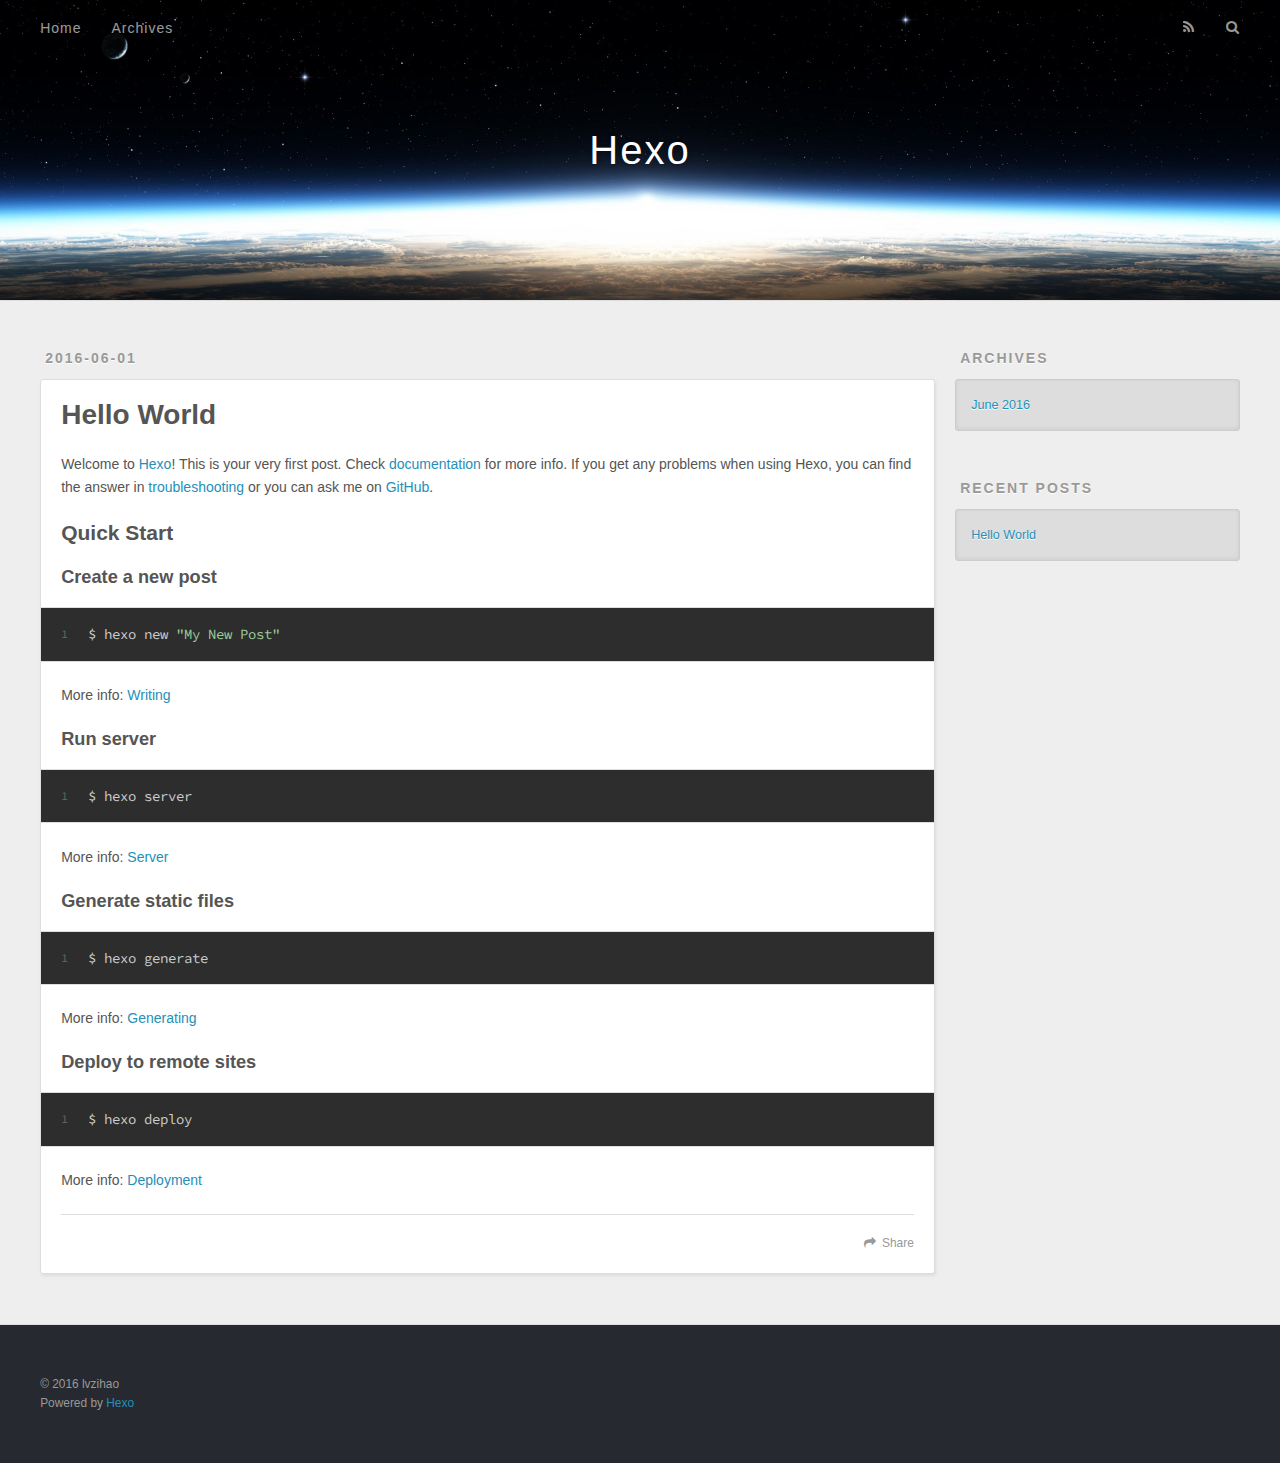
==== index.html @ 4b4ba052 "Site updated: 2016-06-01 18:39:13" ====
<!DOCTYPE html>
<html>
<head>
  <meta charset="utf-8">
  
  <title>Hexo</title>
  <meta name="viewport" content="width=device-width, initial-scale=1, maximum-scale=1">
  <meta name="description">
<meta property="og:type" content="website">
<meta property="og:title" content="Hexo">
<meta property="og:url" content="http://yoursite.com/index.html">
<meta property="og:site_name" content="Hexo">
<meta property="og:description">
<meta name="twitter:card" content="summary">
<meta name="twitter:title" content="Hexo">
<meta name="twitter:description">
  
    <link rel="alternate" href="/atom.xml" title="Hexo" type="application/atom+xml">
  
  
    <link rel="icon" href="/favicon.png">
  
  
    <link href="//fonts.googleapis.com/css?family=Source+Code+Pro" rel="stylesheet" type="text/css">
  
  <link rel="stylesheet" href="/css/style.css">
  

</head>

<body>
  <div id="container">
    <div id="wrap">
      <header id="header">
  <div id="banner"></div>
  <div id="header-outer" class="outer">
    <div id="header-title" class="inner">
      <h1 id="logo-wrap">
        <a href="/" id="logo">Hexo</a>
      </h1>
      
    </div>
    <div id="header-inner" class="inner">
      <nav id="main-nav">
        <a id="main-nav-toggle" class="nav-icon"></a>
        
          <a class="main-nav-link" href="/">Home</a>
        
          <a class="main-nav-link" href="/archives">Archives</a>
        
      </nav>
      <nav id="sub-nav">
        
          <a id="nav-rss-link" class="nav-icon" href="/atom.xml" title="RSS Feed"></a>
        
        <a id="nav-search-btn" class="nav-icon" title="Search"></a>
      </nav>
      <div id="search-form-wrap">
        <form action="//google.com/search" method="get" accept-charset="UTF-8" class="search-form"><input type="search" name="q" results="0" class="search-form-input" placeholder="Search"><button type="submit" class="search-form-submit">&#xF002;</button><input type="hidden" name="sitesearch" value="http://yoursite.com"></form>
      </div>
    </div>
  </div>
</header>
      <div class="outer">
        <section id="main">
  
    <article id="post-hello-world" class="article article-type-post" itemscope itemprop="blogPost">
  <div class="article-meta">
    <a href="/2016/06/01/hello-world/" class="article-date">
  <time datetime="2016-06-01T08:57:51.765Z" itemprop="datePublished">2016-06-01</time>
</a>
    
  </div>
  <div class="article-inner">
    
    
      <header class="article-header">
        
  
    <h1 itemprop="name">
      <a class="article-title" href="/2016/06/01/hello-world/">Hello World</a>
    </h1>
  

      </header>
    
    <div class="article-entry" itemprop="articleBody">
      
        <p>Welcome to <a href="https://hexo.io/" target="_blank" rel="external">Hexo</a>! This is your very first post. Check <a href="https://hexo.io/docs/" target="_blank" rel="external">documentation</a> for more info. If you get any problems when using Hexo, you can find the answer in <a href="https://hexo.io/docs/troubleshooting.html" target="_blank" rel="external">troubleshooting</a> or you can ask me on <a href="https://github.com/hexojs/hexo/issues" target="_blank" rel="external">GitHub</a>.</p>
<h2 id="Quick-Start"><a href="#Quick-Start" class="headerlink" title="Quick Start"></a>Quick Start</h2><h3 id="Create-a-new-post"><a href="#Create-a-new-post" class="headerlink" title="Create a new post"></a>Create a new post</h3><figure class="highlight bash"><table><tr><td class="gutter"><pre><span class="line">1</span><br></pre></td><td class="code"><pre><span class="line">$ hexo new <span class="string">"My New Post"</span></span><br></pre></td></tr></table></figure>
<p>More info: <a href="https://hexo.io/docs/writing.html" target="_blank" rel="external">Writing</a></p>
<h3 id="Run-server"><a href="#Run-server" class="headerlink" title="Run server"></a>Run server</h3><figure class="highlight bash"><table><tr><td class="gutter"><pre><span class="line">1</span><br></pre></td><td class="code"><pre><span class="line">$ hexo server</span><br></pre></td></tr></table></figure>
<p>More info: <a href="https://hexo.io/docs/server.html" target="_blank" rel="external">Server</a></p>
<h3 id="Generate-static-files"><a href="#Generate-static-files" class="headerlink" title="Generate static files"></a>Generate static files</h3><figure class="highlight bash"><table><tr><td class="gutter"><pre><span class="line">1</span><br></pre></td><td class="code"><pre><span class="line">$ hexo generate</span><br></pre></td></tr></table></figure>
<p>More info: <a href="https://hexo.io/docs/generating.html" target="_blank" rel="external">Generating</a></p>
<h3 id="Deploy-to-remote-sites"><a href="#Deploy-to-remote-sites" class="headerlink" title="Deploy to remote sites"></a>Deploy to remote sites</h3><figure class="highlight bash"><table><tr><td class="gutter"><pre><span class="line">1</span><br></pre></td><td class="code"><pre><span class="line">$ hexo deploy</span><br></pre></td></tr></table></figure>
<p>More info: <a href="https://hexo.io/docs/deployment.html" target="_blank" rel="external">Deployment</a></p>

      
    </div>
    <footer class="article-footer">
      <a data-url="http://yoursite.com/2016/06/01/hello-world/" data-id="ciowq83vu0000lcmgzkgbjro8" class="article-share-link">Share</a>
      
      
    </footer>
  </div>
  
</article>


  

</section>
        
          <aside id="sidebar">
  
    

  
    

  
    
  
    
  <div class="widget-wrap">
    <h3 class="widget-title">Archives</h3>
    <div class="widget">
      <ul class="archive-list"><li class="archive-list-item"><a class="archive-list-link" href="/archives/2016/06/">June 2016</a></li></ul>
    </div>
  </div>


  
    
  <div class="widget-wrap">
    <h3 class="widget-title">Recent Posts</h3>
    <div class="widget">
      <ul>
        
          <li>
            <a href="/2016/06/01/hello-world/">Hello World</a>
          </li>
        
      </ul>
    </div>
  </div>

  
</aside>
        
      </div>
      <footer id="footer">
  
  <div class="outer">
    <div id="footer-info" class="inner">
      &copy; 2016 lvzihao<br>
      Powered by <a href="http://hexo.io/" target="_blank">Hexo</a>
    </div>
  </div>
</footer>
    </div>
    <nav id="mobile-nav">
  
    <a href="/" class="mobile-nav-link">Home</a>
  
    <a href="/archives" class="mobile-nav-link">Archives</a>
  
</nav>
    

<script src="//ajax.googleapis.com/ajax/libs/jquery/2.0.3/jquery.min.js"></script>


  <link rel="stylesheet" href="/fancybox/jquery.fancybox.css">
  <script src="/fancybox/jquery.fancybox.pack.js"></script>


<script src="/js/script.js"></script>

  </div>
</body>
</html>
---- css/style.css ----
body {
  width: 100%;
}
body:before,
body:after {
  content: "";
  display: table;
}
body:after {
  clear: both;
}
html,
body,
div,
span,
applet,
object,
iframe,
h1,
h2,
h3,
h4,
h5,
h6,
p,
blockquote,
pre,
a,
abbr,
acronym,
address,
big,
cite,
code,
del,
dfn,
em,
img,
ins,
kbd,
q,
s,
samp,
small,
strike,
strong,
sub,
sup,
tt,
var,
dl,
dt,
dd,
ol,
ul,
li,
fieldset,
form,
label,
legend,
table,
caption,
tbody,
tfoot,
thead,
tr,
th,
td {
  margin: 0;
  padding: 0;
  border: 0;
  outline: 0;
  font-weight: inherit;
  font-style: inherit;
  font-family: inherit;
  font-size: 100%;
  vertical-align: baseline;
}
body {
  line-height: 1;
  color: #000;
  background: #fff;
}
ol,
ul {
  list-style: none;
}
table {
  border-collapse: separate;
  border-spacing: 0;
  vertical-align: middle;
}
caption,
th,
td {
  text-align: left;
  font-weight: normal;
  vertical-align: middle;
}
a img {
  border: none;
}
input,
button {
  margin: 0;
  padding: 0;
}
input::-moz-focus-inner,
button::-moz-focus-inner {
  border: 0;
  padding: 0;
}
@font-face {
  font-family: FontAwesome;
  font-style: normal;
  font-weight: normal;
  src: url("fonts/fontawesome-webfont.eot?v=#4.0.3");
  src: url("fonts/fontawesome-webfont.eot?#iefix&v=#4.0.3") format("embedded-opentype"), url("fonts/fontawesome-webfont.woff?v=#4.0.3") format("woff"), url("fonts/fontawesome-webfont.ttf?v=#4.0.3") format("truetype"), url("fonts/fontawesome-webfont.svg#fontawesomeregular?v=#4.0.3") format("svg");
}
html,
body,
#container {
  height: 100%;
}
body {
  background: #eee;
  font: 14px "Helvetica Neue", Helvetica, Arial, sans-serif;
  -webkit-text-size-adjust: 100%;
}
.outer {
  max-width: 1220px;
  margin: 0 auto;
  padding: 0 20px;
}
.outer:before,
.outer:after {
  content: "";
  display: table;
}
.outer:after {
  clear: both;
}
.inner {
  display: inline;
  float: left;
  width: 98.33333333333333%;
  margin: 0 0.833333333333333%;
}
.left,
.alignleft {
  float: left;
}
.right,
.alignright {
  float: right;
}
.clear {
  clear: both;
}
#container {
  position: relative;
}
.mobile-nav-on {
  overflow: hidden;
}
#wrap {
  height: 100%;
  width: 100%;
  position: absolute;
  top: 0;
  left: 0;
  -webkit-transition: 0.2s ease-out;
  -moz-transition: 0.2s ease-out;
  -ms-transition: 0.2s ease-out;
  transition: 0.2s ease-out;
  z-index: 1;
  background: #eee;
}
.mobile-nav-on #wrap {
  left: 280px;
}
@media screen and (min-width: 768px) {
  #main {
    display: inline;
    float: left;
    width: 73.33333333333333%;
    margin: 0 0.833333333333333%;
  }
}
.article-date,
.article-category-link,
.archive-year,
.widget-title {
  text-decoration: none;
  text-transform: uppercase;
  letter-spacing: 2px;
  color: #999;
  margin-bottom: 1em;
  margin-left: 5px;
  line-height: 1em;
  text-shadow: 0 1px #fff;
  font-weight: bold;
}
.article-inner,
.archive-article-inner {
  background: #fff;
  -webkit-box-shadow: 1px 2px 3px #ddd;
  box-shadow: 1px 2px 3px #ddd;
  border: 1px solid #ddd;
  -webkit-border-radius: 3px;
  border-radius: 3px;
}
.article-entry h1,
.widget h1 {
  font-size: 2em;
}
.article-entry h2,
.widget h2 {
  font-size: 1.5em;
}
.article-entry h3,
.widget h3 {
  font-size: 1.3em;
}
.article-entry h4,
.widget h4 {
  font-size: 1.2em;
}
.article-entry h5,
.widget h5 {
  font-size: 1em;
}
.article-entry h6,
.widget h6 {
  font-size: 1em;
  color: #999;
}
.article-entry hr,
.widget hr {
  border: 1px dashed #ddd;
}
.article-entry strong,
.widget strong {
  font-weight: bold;
}
.article-entry em,
.widget em,
.article-entry cite,
.widget cite {
  font-style: italic;
}
.article-entry sup,
.widget sup,
.article-entry sub,
.widget sub {
  font-size: 0.75em;
  line-height: 0;
  position: relative;
  vertical-align: baseline;
}
.article-entry sup,
.widget sup {
  top: -0.5em;
}
.article-entry sub,
.widget sub {
  bottom: -0.2em;
}
.article-entry small,
.widget small {
  font-size: 0.85em;
}
.article-entry acronym,
.widget acronym,
.article-entry abbr,
.widget abbr {
  border-bottom: 1px dotted;
}
.article-entry ul,
.widget ul,
.article-entry ol,
.widget ol,
.article-entry dl,
.widget dl {
  margin: 0 20px;
  line-height: 1.6em;
}
.article-entry ul ul,
.widget ul ul,
.article-entry ol ul,
.widget ol ul,
.article-entry ul ol,
.widget ul ol,
.article-entry ol ol,
.widget ol ol {
  margin-top: 0;
  margin-bottom: 0;
}
.article-entry ul,
.widget ul {
  list-style: disc;
}
.article-entry ol,
.widget ol {
  list-style: decimal;
}
.article-entry dt,
.widget dt {
  font-weight: bold;
}
#header {
  height: 300px;
  position: relative;
  border-bottom: 1px solid #ddd;
}
#header:before,
#header:after {
  content: "";
  position: absolute;
  left: 0;
  right: 0;
  height: 40px;
}
#header:before {
  top: 0;
  background: -webkit-linear-gradient(rgba(0,0,0,0.2), transparent);
  background: -moz-linear-gradient(rgba(0,0,0,0.2), transparent);
  background: -ms-linear-gradient(rgba(0,0,0,0.2), transparent);
  background: linear-gradient(rgba(0,0,0,0.2), transparent);
}
#header:after {
  bottom: 0;
  background: -webkit-linear-gradient(transparent, rgba(0,0,0,0.2));
  background: -moz-linear-gradient(transparent, rgba(0,0,0,0.2));
  background: -ms-linear-gradient(transparent, rgba(0,0,0,0.2));
  background: linear-gradient(transparent, rgba(0,0,0,0.2));
}
#header-outer {
  height: 100%;
  position: relative;
}
#header-inner {
  position: relative;
  overflow: hidden;
}
#banner {
  position: absolute;
  top: 0;
  left: 0;
  width: 100%;
  height: 100%;
  background: url("images/banner.jpg") center #000;
  -webkit-background-size: cover;
  -moz-background-size: cover;
  background-size: cover;
  z-index: -1;
}
#header-title {
  text-align: center;
  height: 40px;
  position: absolute;
  top: 50%;
  left: 0;
  margin-top: -20px;
}
#logo,
#subtitle {
  text-decoration: none;
  color: #fff;
  font-weight: 300;
  text-shadow: 0 1px 4px rgba(0,0,0,0.3);
}
#logo {
  font-size: 40px;
  line-height: 40px;
  letter-spacing: 2px;
}
#subtitle {
  font-size: 16px;
  line-height: 16px;
  letter-spacing: 1px;
}
#subtitle-wrap {
  margin-top: 16px;
}
#main-nav {
  float: left;
  margin-left: -15px;
}
.nav-icon,
.main-nav-link {
  float: left;
  color: #fff;
  opacity: 0.6;
  text-decoration: none;
  text-shadow: 0 1px rgba(0,0,0,0.2);
  -webkit-transition: opacity 0.2s;
  -moz-transition: opacity 0.2s;
  -ms-transition: opacity 0.2s;
  transition: opacity 0.2s;
  display: block;
  padding: 20px 15px;
}
.nav-icon:hover,
.main-nav-link:hover {
  opacity: 1;
}
.nav-icon {
  font-family: FontAwesome;
  text-align: center;
  font-size: 14px;
  width: 14px;
  height: 14px;
  padding: 20px 15px;
  position: relative;
  cursor: pointer;
}
.main-nav-link {
  font-weight: 300;
  letter-spacing: 1px;
}
@media screen and (max-width: 479px) {
  .main-nav-link {
    display: none;
  }
}
#main-nav-toggle {
  display: none;
}
#main-nav-toggle:before {
  content: "\f0c9";
}
@media screen and (max-width: 479px) {
  #main-nav-toggle {
    display: block;
  }
}
#sub-nav {
  float: right;
  margin-right: -15px;
}
#nav-rss-link:before {
  content: "\f09e";
}
#nav-search-btn:before {
  content: "\f002";
}
#search-form-wrap {
  position: absolute;
  top: 15px;
  width: 150px;
  height: 30px;
  right: -150px;
  opacity: 0;
  -webkit-transition: 0.2s ease-out;
  -moz-transition: 0.2s ease-out;
  -ms-transition: 0.2s ease-out;
  transition: 0.2s ease-out;
}
#search-form-wrap.on {
  opacity: 1;
  right: 0;
}
@media screen and (max-width: 479px) {
  #search-form-wrap {
    width: 100%;
    right: -100%;
  }
}
.search-form {
  position: absolute;
  top: 0;
  left: 0;
  right: 0;
  background: #fff;
  padding: 5px 15px;
  -webkit-border-radius: 15px;
  border-radius: 15px;
  -webkit-box-shadow: 0 0 10px rgba(0,0,0,0.3);
  box-shadow: 0 0 10px rgba(0,0,0,0.3);
}
.search-form-input {
  border: none;
  background: none;
  color: #555;
  width: 100%;
  font: 13px "Helvetica Neue", Helvetica, Arial, sans-serif;
  outline: none;
}
.search-form-input::-webkit-search-results-decoration,
.search-form-input::-webkit-search-cancel-button {
  -webkit-appearance: none;
}
.search-form-submit {
  position: absolute;
  top: 50%;
  right: 10px;
  margin-top: -7px;
  font: 13px FontAwesome;
  border: none;
  background: none;
  color: #bbb;
  cursor: pointer;
}
.search-form-submit:hover,
.search-form-submit:focus {
  color: #777;
}
.article {
  margin: 50px 0;
}
.article-inner {
  overflow: hidden;
}
.article-meta:before,
.article-meta:after {
  content: "";
  display: table;
}
.article-meta:after {
  clear: both;
}
.article-date {
  float: left;
}
.article-category {
  float: left;
  line-height: 1em;
  color: #ccc;
  text-shadow: 0 1px #fff;
  margin-left: 8px;
}
.article-category:before {
  content: "\2022";
}
.article-category-link {
  margin: 0 12px 1em;
}
.article-header {
  padding: 20px 20px 0;
}
.article-title {
  text-decoration: none;
  font-size: 2em;
  font-weight: bold;
  color: #555;
  line-height: 1.1em;
  -webkit-transition: color 0.2s;
  -moz-transition: color 0.2s;
  -ms-transition: color 0.2s;
  transition: color 0.2s;
}
a.article-title:hover {
  color: #258fb8;
}
.article-entry {
  color: #555;
  padding: 0 20px;
}
.article-entry:before,
.article-entry:after {
  content: "";
  display: table;
}
.article-entry:after {
  clear: both;
}
.article-entry p,
.article-entry table {
  line-height: 1.6em;
  margin: 1.6em 0;
}
.article-entry h1,
.article-entry h2,
.article-entry h3,
.article-entry h4,
.article-entry h5,
.article-entry h6 {
  font-weight: bold;
}
.article-entry h1,
.article-entry h2,
.article-entry h3,
.article-entry h4,
.article-entry h5,
.article-entry h6 {
  line-height: 1.1em;
  margin: 1.1em 0;
}
.article-entry a {
  color: #258fb8;
  text-decoration: none;
}
.article-entry a:hover {
  text-decoration: underline;
}
.article-entry ul,
.article-entry ol,
.article-entry dl {
  margin-top: 1.6em;
  margin-bottom: 1.6em;
}
.article-entry img,
.article-entry video {
  max-width: 100%;
  height: auto;
  display: block;
  margin: auto;
}
.article-entry iframe {
  border: none;
}
.article-entry table {
  width: 100%;
  border-collapse: collapse;
  border-spacing: 0;
}
.article-entry th {
  font-weight: bold;
  border-bottom: 3px solid #ddd;
  padding-bottom: 0.5em;
}
.article-entry td {
  border-bottom: 1px solid #ddd;
  padding: 10px 0;
}
.article-entry blockquote {
  font-family: Georgia, "Times New Roman", serif;
  font-size: 1.4em;
  margin: 1.6em 20px;
  text-align: center;
}
.article-entry blockquote footer {
  font-size: 14px;
  margin: 1.6em 0;
  font-family: "Helvetica Neue", Helvetica, Arial, sans-serif;
}
.article-entry blockquote footer cite:before {
  content: "—";
  padding: 0 0.5em;
}
.article-entry .pullquote {
  text-align: left;
  width: 45%;
  margin: 0;
}
.article-entry .pullquote.left {
  margin-left: 0.5em;
  margin-right: 1em;
}
.article-entry .pullquote.right {
  margin-right: 0.5em;
  margin-left: 1em;
}
.article-entry .caption {
  color: #999;
  display: block;
  font-size: 0.9em;
  margin-top: 0.5em;
  position: relative;
  text-align: center;
}
.article-entry .video-container {
  position: relative;
  padding-top: 56.25%;
  height: 0;
  overflow: hidden;
}
.article-entry .video-container iframe,
.article-entry .video-container object,
.article-entry .video-container embed {
  position: absolute;
  top: 0;
  left: 0;
  width: 100%;
  height: 100%;
  margin-top: 0;
}
.article-more-link a {
  display: inline-block;
  line-height: 1em;
  padding: 6px 15px;
  -webkit-border-radius: 15px;
  border-radius: 15px;
  background: #eee;
  color: #999;
  text-shadow: 0 1px #fff;
  text-decoration: none;
}
.article-more-link a:hover {
  background: #258fb8;
  color: #fff;
  text-decoration: none;
  text-shadow: 0 1px #1e7293;
}
.article-footer {
  font-size: 0.85em;
  line-height: 1.6em;
  border-top: 1px solid #ddd;
  padding-top: 1.6em;
  margin: 0 20px 20px;
}
.article-footer:before,
.article-footer:after {
  content: "";
  display: table;
}
.article-footer:after {
  clear: both;
}
.article-footer a {
  color: #999;
  text-decoration: none;
}
.article-footer a:hover {
  color: #555;
}
.article-tag-list-item {
  float: left;
  margin-right: 10px;
}
.article-tag-list-link:before {
  content: "#";
}
.article-comment-link {
  float: right;
}
.article-comment-link:before {
  content: "\f075";
  font-family: FontAwesome;
  padding-right: 8px;
}
.article-share-link {
  cursor: pointer;
  float: right;
  margin-left: 20px;
}
.article-share-link:before {
  content: "\f064";
  font-family: FontAwesome;
  padding-right: 6px;
}
#article-nav {
  position: relative;
}
#article-nav:before,
#article-nav:after {
  content: "";
  display: table;
}
#article-nav:after {
  clear: both;
}
@media screen and (min-width: 768px) {
  #article-nav {
    margin: 50px 0;
  }
  #article-nav:before {
    width: 8px;
    height: 8px;
    position: absolute;
    top: 50%;
    left: 50%;
    margin-top: -4px;
    margin-left: -4px;
    content: "";
    -webkit-border-radius: 50%;
    border-radius: 50%;
    background: #ddd;
    -webkit-box-shadow: 0 1px 2px #fff;
    box-shadow: 0 1px 2px #fff;
  }
}
.article-nav-link-wrap {
  text-decoration: none;
  text-shadow: 0 1px #fff;
  color: #999;
  -webkit-box-sizing: border-box;
  -moz-box-sizing: border-box;
  box-sizing: border-box;
  margin-top: 50px;
  text-align: center;
  display: block;
}
.article-nav-link-wrap:hover {
  color: #555;
}
@media screen and (min-width: 768px) {
  .article-nav-link-wrap {
    width: 50%;
    margin-top: 0;
  }
}
@media screen and (min-width: 768px) {
  #article-nav-newer {
    float: left;
    text-align: right;
    padding-right: 20px;
  }
}
@media screen and (min-width: 768px) {
  #article-nav-older {
    float: right;
    text-align: left;
    padding-left: 20px;
  }
}
.article-nav-caption {
  text-transform: uppercase;
  letter-spacing: 2px;
  color: #ddd;
  line-height: 1em;
  font-weight: bold;
}
#article-nav-newer .article-nav-caption {
  margin-right: -2px;
}
.article-nav-title {
  font-size: 0.85em;
  line-height: 1.6em;
  margin-top: 0.5em;
}
.article-share-box {
  position: absolute;
  display: none;
  background: #fff;
  -webkit-box-shadow: 1px 2px 10px rgba(0,0,0,0.2);
  box-shadow: 1px 2px 10px rgba(0,0,0,0.2);
  -webkit-border-radius: 3px;
  border-radius: 3px;
  margin-left: -145px;
  overflow: hidden;
  z-index: 1;
}
.article-share-box.on {
  display: block;
}
.article-share-input {
  width: 100%;
  background: none;
  -webkit-box-sizing: border-box;
  -moz-box-sizing: border-box;
  box-sizing: border-box;
  font: 14px "Helvetica Neue", Helvetica, Arial, sans-serif;
  padding: 0 15px;
  color: #555;
  outline: none;
  border: 1px solid #ddd;
  -webkit-border-radius: 3px 3px 0 0;
  border-radius: 3px 3px 0 0;
  height: 36px;
  line-height: 36px;
}
.article-share-links {
  background: #eee;
}
.article-share-links:before,
.article-share-links:after {
  content: "";
  display: table;
}
.article-share-links:after {
  clear: both;
}
.article-share-twitter,
.article-share-facebook,
.article-share-pinterest,
.article-share-google {
  width: 50px;
  height: 36px;
  display: block;
  float: left;
  position: relative;
  color: #999;
  text-shadow: 0 1px #fff;
}
.article-share-twitter:before,
.article-share-facebook:before,
.article-share-pinterest:before,
.article-share-google:before {
  font-size: 20px;
  font-family: FontAwesome;
  width: 20px;
  height: 20px;
  position: absolute;
  top: 50%;
  left: 50%;
  margin-top: -10px;
  margin-left: -10px;
  text-align: center;
}
.article-share-twitter:hover,
.article-share-facebook:hover,
.article-share-pinterest:hover,
.article-share-google:hover {
  color: #fff;
}
.article-share-twitter:before {
  content: "\f099";
}
.article-share-twitter:hover {
  background: #00aced;
  text-shadow: 0 1px #008abe;
}
.article-share-facebook:before {
  content: "\f09a";
}
.article-share-facebook:hover {
  background: #3b5998;
  text-shadow: 0 1px #2f477a;
}
.article-share-pinterest:before {
  content: "\f0d2";
}
.article-share-pinterest:hover {
  background: #cb2027;
  text-shadow: 0 1px #a21a1f;
}
.article-share-google:before {
  content: "\f0d5";
}
.article-share-google:hover {
  background: #dd4b39;
  text-shadow: 0 1px #be3221;
}
.article-gallery {
  background: #000;
  position: relative;
}
.article-gallery-photos {
  position: relative;
  overflow: hidden;
}
.article-gallery-img {
  display: none;
  max-width: 100%;
}
.article-gallery-img:first-child {
  display: block;
}
.article-gallery-img.loaded {
  position: absolute;
  display: block;
}
.article-gallery-img img {
  display: block;
  max-width: 100%;
  margin: 0 auto;
}
#comments {
  background: #fff;
  -webkit-box-shadow: 1px 2px 3px #ddd;
  box-shadow: 1px 2px 3px #ddd;
  padding: 20px;
  border: 1px solid #ddd;
  -webkit-border-radius: 3px;
  border-radius: 3px;
  margin: 50px 0;
}
#comments a {
  color: #258fb8;
}
.archives-wrap {
  margin: 50px 0;
}
.archives:before,
.archives:after {
  content: "";
  display: table;
}
.archives:after {
  clear: both;
}
.archive-year-wrap {
  margin-bottom: 1em;
}
.archives {
  -webkit-column-gap: 10px;
  -moz-column-gap: 10px;
  column-gap: 10px;
}
@media screen and (min-width: 480px) and (max-width: 767px) {
  .archives {
    -webkit-column-count: 2;
    -moz-column-count: 2;
    column-count: 2;
  }
}
@media screen and (min-width: 768px) {
  .archives {
    -webkit-column-count: 3;
    -moz-column-count: 3;
    column-count: 3;
  }
}
.archive-article {
  -webkit-column-break-inside: avoid;
  page-break-inside: avoid;
  overflow: hidden;
  break-inside: avoid-column;
}
.archive-article-inner {
  padding: 10px;
  margin-bottom: 15px;
}
.archive-article-title {
  text-decoration: none;
  font-weight: bold;
  color: #555;
  -webkit-transition: color 0.2s;
  -moz-transition: color 0.2s;
  -ms-transition: color 0.2s;
  transition: color 0.2s;
  line-height: 1.6em;
}
.archive-article-title:hover {
  color: #258fb8;
}
.archive-article-footer {
  margin-top: 1em;
}
.archive-article-date {
  color: #999;
  text-decoration: none;
  font-size: 0.85em;
  line-height: 1em;
  margin-bottom: 0.5em;
  display: block;
}
#page-nav {
  margin: 50px auto;
  background: #fff;
  -webkit-box-shadow: 1px 2px 3px #ddd;
  box-shadow: 1px 2px 3px #ddd;
  border: 1px solid #ddd;
  -webkit-border-radius: 3px;
  border-radius: 3px;
  text-align: center;
  color: #999;
  overflow: hidden;
}
#page-nav:before,
#page-nav:after {
  content: "";
  display: table;
}
#page-nav:after {
  clear: both;
}
#page-nav a,
#page-nav span {
  padding: 10px 20px;
  line-height: 1;
  height: 2ex;
}
#page-nav a {
  color: #999;
  text-decoration: none;
}
#page-nav a:hover {
  background: #999;
  color: #fff;
}
#page-nav .prev {
  float: left;
}
#page-nav .next {
  float: right;
}
#page-nav .page-number {
  display: inline-block;
}
@media screen and (max-width: 479px) {
  #page-nav .page-number {
    display: none;
  }
}
#page-nav .current {
  color: #555;
  font-weight: bold;
}
#page-nav .space {
  color: #ddd;
}
#footer {
  background: #262a30;
  padding: 50px 0;
  border-top: 1px solid #ddd;
  color: #999;
}
#footer a {
  color: #258fb8;
  text-decoration: none;
}
#footer a:hover {
  text-decoration: underline;
}
#footer-info {
  line-height: 1.6em;
  font-size: 0.85em;
}
.article-entry pre,
.article-entry .highlight {
  background: #2d2d2d;
  margin: 0 -20px;
  padding: 15px 20px;
  border-style: solid;
  border-color: #ddd;
  border-width: 1px 0;
  overflow: auto;
  color: #ccc;
  line-height: 22.400000000000002px;
}
.article-entry .highlight .gutter pre,
.article-entry .gist .gist-file .gist-data .line-numbers {
  color: #666;
  font-size: 0.85em;
}
.article-entry pre,
.article-entry code {
  font-family: "Source Code Pro", Consolas, Monaco, Menlo, Consolas, monospace;
}
.article-entry code {
  background: #eee;
  text-shadow: 0 1px #fff;
  padding: 0 0.3em;
}
.article-entry pre code {
  background: none;
  text-shadow: none;
  padding: 0;
}
.article-entry .highlight pre {
  border: none;
  margin: 0;
  padding: 0;
}
.article-entry .highlight table {
  margin: 0;
  width: auto;
}
.article-entry .highlight td {
  border: none;
  padding: 0;
}
.article-entry .highlight figcaption {
  font-size: 0.85em;
  color: #999;
  line-height: 1em;
  margin-bottom: 1em;
}
.article-entry .highlight figcaption:before,
.article-entry .highlight figcaption:after {
  content: "";
  display: table;
}
.article-entry .highlight figcaption:after {
  clear: both;
}
.article-entry .highlight figcaption a {
  float: right;
}
.article-entry .highlight .gutter pre {
  text-align: right;
  padding-right: 20px;
}
.article-entry .highlight .line {
  height: 22.400000000000002px;
}
.article-entry .highlight .line.marked {
  background: #515151;
}
.article-entry .gist {
  margin: 0 -20px;
  border-style: solid;
  border-color: #ddd;
  border-width: 1px 0;
  background: #2d2d2d;
  padding: 15px 20px 15px 0;
}
.article-entry .gist .gist-file {
  border: none;
  font-family: "Source Code Pro", Consolas, Monaco, Menlo, Consolas, monospace;
  margin: 0;
}
.article-entry .gist .gist-file .gist-data {
  background: none;
  border: none;
}
.article-entry .gist .gist-file .gist-data .line-numbers {
  background: none;
  border: none;
  padding: 0 20px 0 0;
}
.article-entry .gist .gist-file .gist-data .line-data {
  padding: 0 !important;
}
.article-entry .gist .gist-file .highlight {
  margin: 0;
  padding: 0;
  border: none;
}
.article-entry .gist .gist-file .gist-meta {
  background: #2d2d2d;
  color: #999;
  font: 0.85em "Helvetica Neue", Helvetica, Arial, sans-serif;
  text-shadow: 0 0;
  padding: 0;
  margin-top: 1em;
  margin-left: 20px;
}
.article-entry .gist .gist-file .gist-meta a {
  color: #258fb8;
  font-weight: normal;
}
.article-entry .gist .gist-file .gist-meta a:hover {
  text-decoration: underline;
}
pre .comment,
pre .title {
  color: #999;
}
pre .variable,
pre .attribute,
pre .tag,
pre .regexp,
pre .ruby .constant,
pre .xml .tag .title,
pre .xml .pi,
pre .xml .doctype,
pre .html .doctype,
pre .css .id,
pre .css .class,
pre .css .pseudo {
  color: #f2777a;
}
pre .number,
pre .preprocessor,
pre .built_in,
pre .literal,
pre .params,
pre .constant {
  color: #f99157;
}
pre .class,
pre .ruby .class .title,
pre .css .rules .attribute {
  color: #9c9;
}
pre .string,
pre .value,
pre .inheritance,
pre .header,
pre .ruby .symbol,
pre .xml .cdata {
  color: #9c9;
}
pre .css .hexcolor {
  color: #6cc;
}
pre .function,
pre .python .decorator,
pre .python .title,
pre .ruby .function .title,
pre .ruby .title .keyword,
pre .perl .sub,
pre .javascript .title,
pre .coffeescript .title {
  color: #69c;
}
pre .keyword,
pre .javascript .function {
  color: #c9c;
}
@media screen and (max-width: 479px) {
  #mobile-nav {
    position: absolute;
    top: 0;
    left: 0;
    width: 280px;
    height: 100%;
    background: #191919;
    border-right: 1px solid #fff;
  }
}
@media screen and (max-width: 479px) {
  .mobile-nav-link {
    display: block;
    color: #999;
    text-decoration: none;
    padding: 15px 20px;
    font-weight: bold;
  }
  .mobile-nav-link:hover {
    color: #fff;
  }
}
@media screen and (min-width: 768px) {
  #sidebar {
    display: inline;
    float: left;
    width: 23.333333333333332%;
    margin: 0 0.833333333333333%;
  }
}
.widget-wrap {
  margin: 50px 0;
}
.widget {
  color: #777;
  text-shadow: 0 1px #fff;
  background: #ddd;
  -webkit-box-shadow: 0 -1px 4px #ccc inset;
  box-shadow: 0 -1px 4px #ccc inset;
  border: 1px solid #ccc;
  padding: 15px;
  -webkit-border-radius: 3px;
  border-radius: 3px;
}
.widget a {
  color: #258fb8;
  text-decoration: none;
}
.widget a:hover {
  text-decoration: underline;
}
.widget ul ul,
.widget ol ul,
.widget dl ul,
.widget ul ol,
.widget ol ol,
.widget dl ol,
.widget ul dl,
.widget ol dl,
.widget dl dl {
  margin-left: 15px;
  list-style: disc;
}
.widget {
  line-height: 1.6em;
  word-wrap: break-word;
  font-size: 0.9em;
}
.widget ul,
.widget ol {
  list-style: none;
  margin: 0;
}
.widget ul ul,
.widget ol ul,
.widget ul ol,
.widget ol ol {
  margin: 0 20px;
}
.widget ul ul,
.widget ol ul {
  list-style: disc;
}
.widget ul ol,
.widget ol ol {
  list-style: decimal;
}
.category-list-count,
.tag-list-count,
.archive-list-count {
  padding-left: 5px;
  color: #999;
  font-size: 0.85em;
}
.category-list-count:before,
.tag-list-count:before,
.archive-list-count:before {
  content: "(";
}
.category-list-count:after,
.tag-list-count:after,
.archive-list-count:after {
  content: ")";
}
.tagcloud a {
  margin-right: 5px;
  display: inline-block;
}
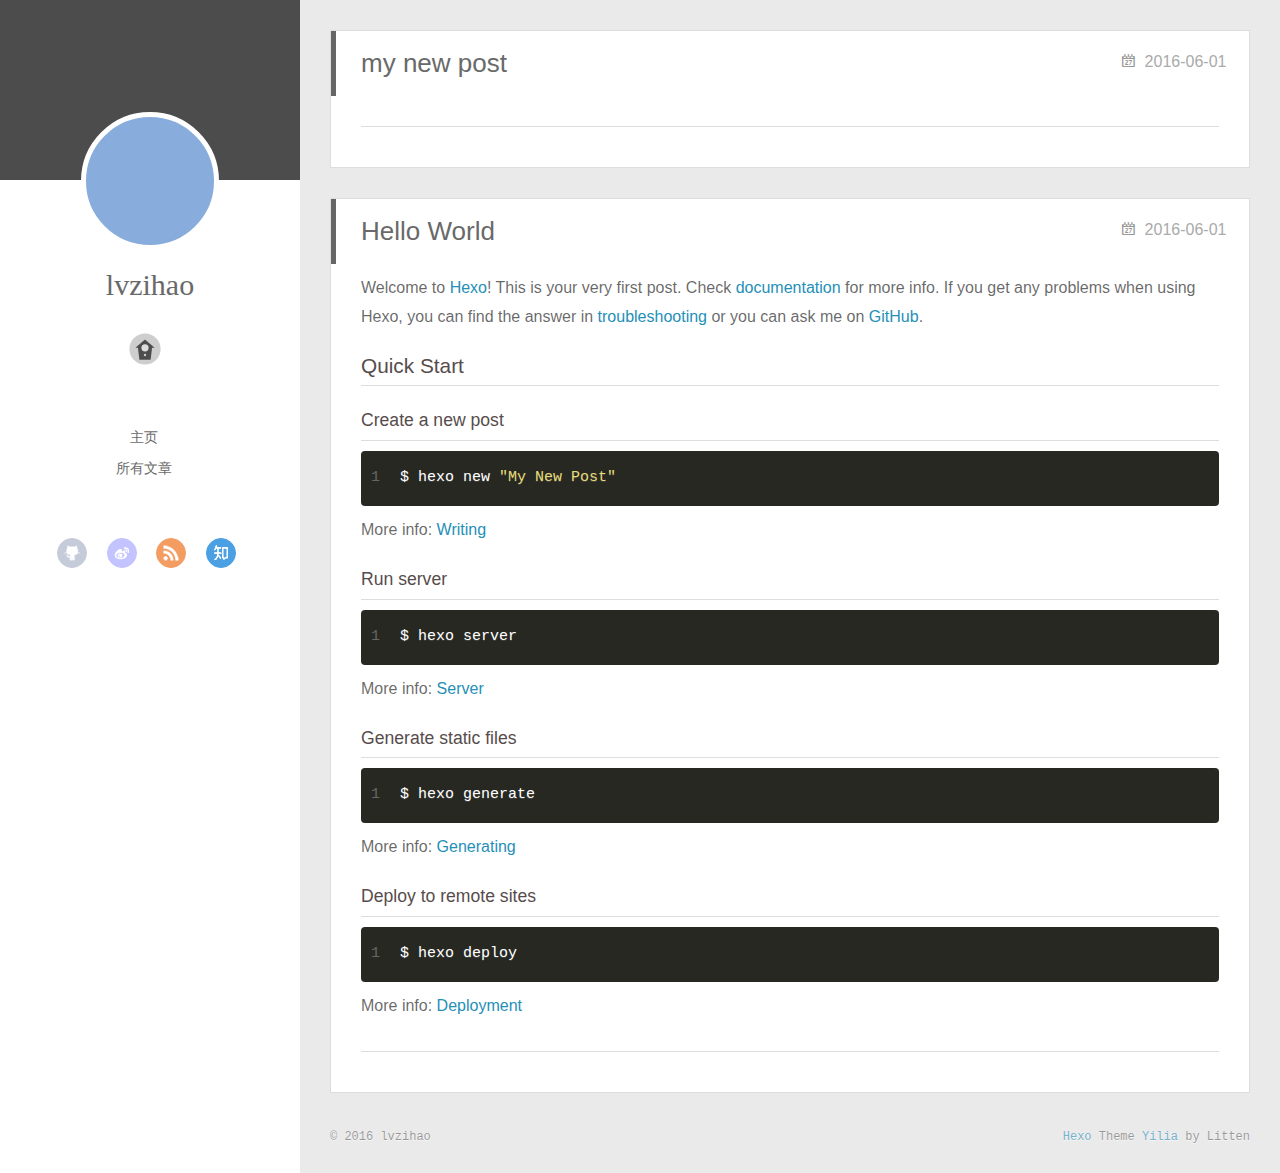
==== commit 3a651199: "Site updated: 2016-06-01 22:55:23" ====
--- a/index.html
+++ b/index.html
@@ -3,6 +3,7 @@
 <head>
   <meta charset="utf-8">
   
+  <meta http-equiv="X-UA-Compatible" content="IE=edge" >
   <title>Hexo</title>
   <meta name="viewport" content="width=device-width, initial-scale=1, maximum-scale=1">
   <meta name="description">
@@ -15,63 +16,251 @@
 <meta name="twitter:title" content="Hexo">
 <meta name="twitter:description">
   
-    <link rel="alternate" href="/atom.xml" title="Hexo" type="application/atom+xml">
+    <link rel="alternative" href="/atom.xml" title="Hexo" type="application/atom+xml">
   
   
     <link rel="icon" href="/favicon.png">
   
-  
-    <link href="//fonts.googleapis.com/css?family=Source+Code+Pro" rel="stylesheet" type="text/css">
-  
   <link rel="stylesheet" href="/css/style.css">
-  
-
 </head>
 
 <body>
   <div id="container">
-    <div id="wrap">
-      <header id="header">
-  <div id="banner"></div>
-  <div id="header-outer" class="outer">
-    <div id="header-title" class="inner">
-      <h1 id="logo-wrap">
-        <a href="/" id="logo">Hexo</a>
-      </h1>
-      
-    </div>
-    <div id="header-inner" class="inner">
-      <nav id="main-nav">
-        <a id="main-nav-toggle" class="nav-icon"></a>
+    <div class="left-col">
+    <div class="overlay"></div>
+<div class="intrude-less">
+	<header id="header" class="inner">
+		<a href="/" class="profilepic">
+			
+			<img lazy-src="null" class="js-avatar">
+			
+		</a>
+
+		<hgroup>
+		  <h1 class="header-author"><a href="/">lvzihao</a></h1>
+		</hgroup>
+
+		
+
+		
+			<div class="switch-btn">
+				<div class="icon">
+					<div class="icon-ctn">
+						<div class="icon-wrap icon-house" data-idx="0">
+							<div class="birdhouse"></div>
+							<div class="birdhouse_holes"></div>
+						</div>
+						<div class="icon-wrap icon-ribbon hide" data-idx="1">
+							<div class="ribbon"></div>
+						</div>
+						
+						<div class="icon-wrap icon-link hide" data-idx="2">
+							<div class="loopback_l"></div>
+							<div class="loopback_r"></div>
+						</div>
+						
+						
+						<div class="icon-wrap icon-me hide" data-idx="3">
+							<div class="user"></div>
+							<div class="shoulder"></div>
+						</div>
+						
+					</div>
+					
+				</div>
+				<div class="tips-box hide">
+					<div class="tips-arrow"></div>
+					<ul class="tips-inner">
+						<li>Menu</li>
+						<li>Tags</li>
+						
+						<li>Links</li>
+						
+						
+						<li>About</li>
+						
+					</ul>
+				</div>
+			</div>
+		
+
+		<div class="switch-area">
+			<div class="switch-wrap">
+				<section class="switch-part switch-part1">
+					<nav class="header-menu">
+						<ul>
+						
+							<li><a href="/">主页</a></li>
+				        
+							<li><a href="/archives">所有文章</a></li>
+				        
+						</ul>
+					</nav>
+					<nav class="header-nav">
+						<div class="social">
+							
+								<a class="github" target="_blank" href="#" title="github">github</a>
+					        
+								<a class="weibo" target="_blank" href="#" title="weibo">weibo</a>
+					        
+								<a class="rss" target="_blank" href="#" title="rss">rss</a>
+					        
+								<a class="zhihu" target="_blank" href="#" title="zhihu">zhihu</a>
+					        
+						</div>
+					</nav>
+				</section>
+				
+				
+				<section class="switch-part switch-part2">
+					<div class="widget tagcloud" id="js-tagcloud">
+						
+					</div>
+				</section>
+				
+				
+				
+				<section class="switch-part switch-part3">
+					<div id="js-friends">
+					
+			          <a target="_blank" class="main-nav-link switch-friends-link" href="http://localhost:4000/">奥巴马的博客</a>
+			        
+			          <a target="_blank" class="main-nav-link switch-friends-link" href="http://localhost:4000/">卡卡的美丽传说</a>
+			        
+			          <a target="_blank" class="main-nav-link switch-friends-link" href="http://localhost:4000/">本泽马的博客</a>
+			        
+			          <a target="_blank" class="main-nav-link switch-friends-link" href="http://localhost:4000/">吉格斯的博客</a>
+			        
+			          <a target="_blank" class="main-nav-link switch-friends-link" href="http://localhost:4000/">习大大大不同</a>
+			        
+			          <a target="_blank" class="main-nav-link switch-friends-link" href="http://localhost:4000/">托蒂的博客</a>
+			        
+			        </div>
+				</section>
+				
+
+				
+				
+				<section class="switch-part switch-part4">
+				
+					<div id="js-aboutme">我是谁，我从哪里来，我到哪里去？我就是我，是颜色不一样的吃货…</div>
+				</section>
+				
+			</div>
+		</div>
+	</header>				
+</div>
+
+    </div>
+    <div class="mid-col">
+      <nav id="mobile-nav">
+  	<div class="overlay">
+  		<div class="slider-trigger"></div>
+  		<h1 class="header-author js-mobile-header hide">lvzihao</h1>
+  	</div>
+	<div class="intrude-less">
+		<header id="header" class="inner">
+			<div class="profilepic">
+			
+				<img lazy-src="null" class="js-avatar">
+			
+			</div>
+			<hgroup>
+			  <h1 class="header-author">lvzihao</h1>
+			</hgroup>
+			
+			<nav class="header-menu">
+				<ul>
+				
+					<li><a href="/">主页</a></li>
+		        
+					<li><a href="/archives">所有文章</a></li>
+		        
+		        <div class="clearfix"></div>
+				</ul>
+			</nav>
+			<nav class="header-nav">
+				<div class="social">
+					
+						<a class="github" target="_blank" href="#" title="github">github</a>
+			        
+						<a class="weibo" target="_blank" href="#" title="weibo">weibo</a>
+			        
+						<a class="rss" target="_blank" href="#" title="rss">rss</a>
+			        
+						<a class="zhihu" target="_blank" href="#" title="zhihu">zhihu</a>
+			        
+				</div>
+			</nav>
+		</header>				
+	</div>
+</nav>
+
+      <div class="body-wrap">
+  
+    <article id="post-my-new-post" class="article article-type-post" itemscope itemprop="blogPost">
+  
+    <div class="article-meta">
+      <a href="/2016/06/01/my-new-post/" class="article-date">
+  	<time datetime="2016-06-01T11:09:42.000Z" itemprop="datePublished">2016-06-01</time>
+</a>
+    </div>
+  
+  <div class="article-inner">
+    
+      <input type="hidden" class="isFancy" />
+    
+    
+      <header class="article-header">
         
-          <a class="main-nav-link" href="/">Home</a>
+  
+    <h1 itemprop="name">
+      <a class="article-title" href="/2016/06/01/my-new-post/">my new post</a>
+    </h1>
+  
+
+      </header>
+      
+    
+    <div class="article-entry" itemprop="articleBody">
+      
         
-          <a class="main-nav-link" href="/archives">Archives</a>
-        
-      </nav>
-      <nav id="sub-nav">
-        
-          <a id="nav-rss-link" class="nav-icon" href="/atom.xml" title="RSS Feed"></a>
-        
-        <a id="nav-search-btn" class="nav-icon" title="Search"></a>
-      </nav>
-      <div id="search-form-wrap">
-        <form action="//google.com/search" method="get" accept-charset="UTF-8" class="search-form"><input type="search" name="q" results="0" class="search-form-input" placeholder="Search"><button type="submit" class="search-form-submit">&#xF002;</button><input type="hidden" name="sitesearch" value="http://yoursite.com"></form>
-      </div>
-    </div>
+      
+    </div>
+    
+    <div class="article-info article-info-index">
+      
+      
+      
+
+      
+      <div class="clearfix"></div>
+    </div>
+    
   </div>
-</header>
-      <div class="outer">
-        <section id="main">
+  
+</article>
+
+
+
+
+
+
+
+
+
   
     <article id="post-hello-world" class="article article-type-post" itemscope itemprop="blogPost">
-  <div class="article-meta">
-    <a href="/2016/06/01/hello-world/" class="article-date">
-  <time datetime="2016-06-01T08:57:51.765Z" itemprop="datePublished">2016-06-01</time>
+  
+    <div class="article-meta">
+      <a href="/2016/06/01/hello-world/" class="article-date">
+  	<time datetime="2016-06-01T08:57:51.765Z" itemprop="datePublished">2016-06-01</time>
 </a>
-    
-  </div>
+    </div>
+  
   <div class="article-inner">
+    
+      <input type="hidden" class="isFancy" />
     
     
       <header class="article-header">
@@ -83,6 +272,7 @@
   
 
       </header>
+      
     
     <div class="article-entry" itemprop="articleBody">
       
@@ -98,85 +288,89 @@
 
       
     </div>
-    <footer class="article-footer">
-      <a data-url="http://yoursite.com/2016/06/01/hello-world/" data-id="ciowq83vu0000lcmgzkgbjro8" class="article-share-link">Share</a>
-      
-      
-    </footer>
+    
+    <div class="article-info article-info-index">
+      
+      
+      
+
+      
+      <div class="clearfix"></div>
+    </div>
+    
   </div>
   
 </article>
 
 
-  
-
-</section>
-        
-          <aside id="sidebar">
-  
-    
-
-  
-    
-
-  
-    
-  
-    
-  <div class="widget-wrap">
-    <h3 class="widget-title">Archives</h3>
-    <div class="widget">
-      <ul class="archive-list"><li class="archive-list-item"><a class="archive-list-link" href="/archives/2016/06/">June 2016</a></li></ul>
-    </div>
-  </div>
-
-
-  
-    
-  <div class="widget-wrap">
-    <h3 class="widget-title">Recent Posts</h3>
-    <div class="widget">
-      <ul>
-        
-          <li>
-            <a href="/2016/06/01/hello-world/">Hello World</a>
-          </li>
-        
-      </ul>
-    </div>
-  </div>
-
-  
-</aside>
-        
-      </div>
+
+
+
+
+
+
+
+  
+  
+</div>
       <footer id="footer">
-  
   <div class="outer">
-    <div id="footer-info" class="inner">
-      &copy; 2016 lvzihao<br>
-      Powered by <a href="http://hexo.io/" target="_blank">Hexo</a>
+    <div id="footer-info">
+    	<div class="footer-left">
+    		&copy; 2016 lvzihao
+    	</div>
+      	<div class="footer-right">
+      		<a href="http://hexo.io/" target="_blank">Hexo</a>  Theme <a href="https://github.com/litten/hexo-theme-yilia" target="_blank">Yilia</a> by Litten
+      	</div>
     </div>
   </div>
 </footer>
     </div>
-    <nav id="mobile-nav">
-  
-    <a href="/" class="mobile-nav-link">Home</a>
-  
-    <a href="/archives" class="mobile-nav-link">Archives</a>
-  
-</nav>
-    
-
-<script src="//ajax.googleapis.com/ajax/libs/jquery/2.0.3/jquery.min.js"></script>
-
-
+    
   <link rel="stylesheet" href="/fancybox/jquery.fancybox.css">
-  <script src="/fancybox/jquery.fancybox.pack.js"></script>
-
-
-<script src="/js/script.js"></script>
+
+
+<script>
+	var yiliaConfig = {
+		fancybox: true,
+		mathjax: true,
+		animate: true,
+		isHome: true,
+		isPost: false,
+		isArchive: false,
+		isTag: false,
+		isCategory: false,
+		open_in_new: false
+	}
+</script>
+<script src="http://7.url.cn/edu/jslib/comb/require-2.1.6,jquery-1.9.1.min.js"></script>
+<script src="/js/main.js"></script>
+
+
+
+
+
+
+<script type="text/x-mathjax-config">
+MathJax.Hub.Config({
+    tex2jax: {
+        inlineMath: [ ['$','$'], ["\\(","\\)"]  ],
+        processEscapes: true,
+        skipTags: ['script', 'noscript', 'style', 'textarea', 'pre', 'code']
+    }
+});
+
+MathJax.Hub.Queue(function() {
+    var all = MathJax.Hub.getAllJax(), i;
+    for(i=0; i < all.length; i += 1) {
+        all[i].SourceElement().parentNode.className += ' has-jax';                 
+    }       
+});
+</script>
+
+<script type="text/javascript" src="http://cdn.mathjax.org/mathjax/latest/MathJax.js?config=TeX-AMS-MML_HTMLorMML">
+</script>
+
 
   </div>
 </body>
--- a/css/style.css
+++ b/css/style.css
@@ -8,6 +8,13 @@
 }
 body:after {
   clear: both;
+}
+@font-face {
+  font-family: 'FontAwesome';
+  src: url("fonts/fontawesome-webfont.eot");
+  src: url("fonts/fontawesome-webfont.eot?#iefix") format("embedded-opentype"), url("fonts/fontawesome-webfont.woff") format("woff"), url("fonts/fontawesome-webfont.ttf") format("truetype"), url("fonts/fontawesome-webfont.svgz#FontAwesomeRegular") format("svg"), url("fonts/fontawesome-webfont.svg#FontAwesomeRegular") format("svg");
+  font-weight: normal;
+  font-style: normal;
 }
 html,
 body,
@@ -100,6 +107,13 @@
 a img {
   border: none;
 }
+ol {
+  list-style: decimal;
+  padding-left: 20px;
+}
+ul {
+  list-style: none;
+}
 input,
 button {
   margin: 0;
@@ -123,998 +137,1342 @@
   height: 100%;
 }
 body {
-  background: #eee;
-  font: 14px "Helvetica Neue", Helvetica, Arial, sans-serif;
-  -webkit-text-size-adjust: 100%;
-}
-.outer {
-  max-width: 1220px;
-  margin: 0 auto;
-  padding: 0 20px;
-}
-.outer:before,
-.outer:after {
+  font-family: "微软雅黑", "HelveticaNeue-Light", "Helvetica Neue Light", "Helvetica Neue", Helvetica, Arial, sans-serif;
+  font-size: 16px;
+  background: #fff;
+  color: rgba(0,0,0,0.6);
+  -webkit-overflow-scrolling: touch;
+}
+h1,
+h2,
+h3 {
+  display: block;
+}
+h1 {
+  font-size: 1.5em;
+}
+h2 {
+  font-size: 1.3em;
+}
+h3 {
+  font-size: 1.1em;
+}
+h4,
+h5,
+h6 {
+  font-size: 1em;
+}
+a {
+  text-decoration: none;
+  outline-width: 0;
+  color: #258fb8;
+  outline: none;
+}
+.alignleft {
+  float: left;
+}
+.alignright {
+  float: right;
+}
+.clearfix {
+  *zoom: 1;
+}
+.clearfix:after {
   content: "";
   display: table;
-}
-.outer:after {
   clear: both;
 }
 .inner {
-  display: inline;
-  float: left;
-  width: 98.33333333333333%;
-  margin: 0 0.833333333333333%;
-}
-.left,
-.alignleft {
-  float: left;
-}
-.right,
-.alignright {
-  float: right;
-}
-.clear {
-  clear: both;
+  width: 1000px;
+  margin: 0 auto;
+}
+.hide {
+  display: none;
+}
+@media screen and (max-width: 1040px) {
+  .inner {
+    width: 100%;
+  }
 }
 #container {
   position: relative;
-}
-.mobile-nav-on {
+  min-height: 100%;
+}
+#container #mobile-nav {
+  display: none;
+}
+#container #mobile-nav .overlay {
+  height: 110px;
+  position: absolute;
+  width: 100%;
+  background: #4d4d4d;
+}
+#container #mobile-nav .overlay.fixed {
+  position: fixed;
+  height: 42px;
+  z-index: 99;
+}
+#container #mobile-nav #header {
+  padding: 10px 0 0 0;
+}
+#container #mobile-nav #header .profilepic {
+  display: block;
+  position: relative;
+  z-index: 100;
+}
+#container #mobile-nav #header .header-menu {
+  height: auto;
+  margin: 10px;
+}
+#container #mobile-nav #header .header-menu ul {
+  text-align: center;
+  cursor: default;
+}
+#container #mobile-nav #header .header-menu li {
+  display: inline-block;
+  margin: 3px;
+}
+#container .left-col {
+  background: #fff;
+  width: 300px;
+  position: fixed;
+  opacity: 1;
+  -webkit-transition: all 0.2s ease-in;
+  -moz-transition: all 0.2s ease-in;
+  -ms-transition: all 0.2s ease-in;
+  transition: all 0.2s ease-in;
+  height: 100%;
+}
+#container .left-col .overlay {
+  width: 100%;
+  height: 180px;
+  background-color: #000;
+  position: absolute;
+  opacity: 0.7;
+}
+#container .left-col .intrude-less {
+  width: 76%;
+  text-align: center;
+  margin: 112px auto 0;
+}
+#container .mid-col {
+  position: absolute;
+  right: 0;
+  min-height: 100%;
+  background: #eaeaea;
+  left: 300px;
+  width: auto;
+}
+@media screen and (max-width: 800px) {
+  #container .left-col {
+    display: none;
+  }
+  #container .mid-col {
+    left: 0;
+  }
+  #container #header .header-nav {
+    position: relative;
+  }
+  #container .header-author.fixed {
+    position: fixed;
+    top: -13px;
+    width: 100%;
+    color: #ddd;
+  }
+  #container .overlay .slider-trigger {
+    position: absolute;
+    z-index: 101;
+    bottom: 0;
+    left: 0;
+    width: 42px;
+    height: 42px;
+  }
+  #container .overlay .slider-trigger:hover {
+    background: #444;
+  }
+  #container .overlay .slider-trigger:before {
+    color: #ddd;
+    content: "\f00b";
+    font: 16px FontAwesome;
+    width: 16px;
+    height: 16px;
+    margin-left: 9px;
+    margin-top: 14px;
+    display: block;
+  }
+  #container .article-header {
+    border-left: none;
+    padding: 0;
+    border-bottom: 1px dotted #ddd;
+  }
+  #container .article-header h1 {
+    margin-bottom: 10px;
+  }
+  #container .header-subtitle {
+    padding: 0 24px;
+  }
+  #container .article-info-index.article-info {
+    padding-top: 10px;
+    margin: 0;
+    border-top: 1px solid #ddd;
+  }
+  #container .article-info-post.article-info {
+    margin: 0;
+    padding-top: 10px;
+    border: none;
+  }
+  #container .article-more-link a {
+    float: right;
+  }
+  #container #viewer-box .viewer-box-l {
+    font-size: 14px;
+  }
+  #container .article {
+    padding: 10px;
+    margin: 10px;
+    font-size: 14px;
+  }
+  #container .article .article-entry {
+    padding-left: 0;
+    padding-right: 0;
+    padding-top: 10px;
+  }
+  #container .article .article-title {
+    font-size: 18px;
+    max-width: 185px;
+    display: block;
+    margin: 0;
+  }
+  #container .article .article-meta {
+    width: auto;
+    height: 30px;
+    margin-top: -5px;
+    position: ralative;
+  }
+  #container .article .article-meta .article-date {
+    font-size: 12px;
+    -webkit-border-radius: 0;
+    border-radius: 0;
+    color: #666;
+    background: none;
+    height: auto;
+    padding: 0;
+    margin: 0;
+    width: 100%;
+    text-align: left;
+    margin-left: 10px;
+  }
+  #container .article .article-meta .article-date time {
+    width: auto;
+    float: right;
+    margin-right: 10px;
+  }
+  #container .article .article-meta .article-tag-list {
+    margin-top: 7px;
+    position: absolute;
+    right: 10px;
+    top: 0;
+  }
+  #container .article .article-meta .article-tag-list:before {
+    float: left;
+    margin-top: 1px;
+    left: 0;
+  }
+  #container .article .article-meta .article-tag-list .article-tag-list-item {
+    float: left;
+    padding-left: 0;
+    width: auto;
+    max-width: 83px;
+  }
+  #container .article .article-meta .article-category {
+    margin-top: 7px;
+    position: absolute;
+    right: 10px;
+    top: -30px;
+  }
+  #container .article .article-meta .article-category:before {
+    float: left;
+    margin-top: 1px;
+    left: 15px;
+  }
+  #container .article .article-meta .article-category .article-category-link {
+    max-width: 83px;
+    width: auto;
+    padding-left: 10px;
+  }
+  #container .article .article-nav-link-wrap {
+    margin: 5px 0;
+  }
+  #container .article .article-nav-link-wrap strong {
+    float: left;
+    margin-right: 5px;
+  }
+  #container .article #article-nav-older {
+    float: none;
+    display: block;
+  }
+  #container .share {
+    padding: 3px 10px;
+  }
+  #container .duoshuo {
+    padding: 0 13px;
+  }
+  #container #disqus_thread {
+    padding: 0 13px;
+  }
+  #container #mobile-nav {
+    display: block;
+  }
+  #container #page-nav .extend {
+    opacity: 1;
+  }
+  #container .instagram .open-ins {
+    left: 2px;
+    top: -30px;
+    color: #aaa;
+  }
+  #container .info-on-right {
+    float: initial;
+  }
+  #container .archives-wrap {
+    margin: 10px 10px 0px;
+    padding: 10px;
+  }
+  #container .archives-wrap .archive-article-title {
+    font-size: 14px;
+  }
+  #container .archives-wrap .archive-year-wrap {
+    position: relative;
+    padding: 0 0 0 0;
+  }
+  #container .archives-wrap .archive-year-wrap a {
+    padding: 0 0 0 0;
+  }
+  #container .archives-wrap .article-meta .archive-article-date {
+    font-size: 12px;
+    margin-right: 10px;
+    margin-top: -5px;
+  }
+  #container .archives-wrap .article-meta .article-tag-list-link {
+    font-size: 12px;
+  }
+  #container .archives .archive-article {
+    padding: 10px 0;
+    margin-left: 0;
+  }
+  #container #footer .footer-left {
+    float: initial;
+    margin-bottom: 10px;
+  }
+  #container #footer .footer-right {
+    float: initial;
+  }
+}
+.header-author {
+  text-align: center;
+  margin: 0.67em 0;
+  font-family: Roboto, "Roboto", serif;
+  font-size: 30px;
+  -webkit-transition: 0.3s;
+  -moz-transition: 0.3s;
+  -ms-transition: 0.3s;
+  transition: 0.3s;
+}
+#header {
+  width: 100%;
+}
+#header a {
+  color: #696969;
+}
+#header a:hover {
+  color: #b0a0aa;
+}
+#header .profilepic {
+  text-align: center;
+  display: block;
+  border: 5px solid #fff;
+  -webkit-border-radius: 300px;
+  border-radius: 300px;
+  width: 128px;
+  height: 128px;
+  margin: 0 auto;
+  position: relative;
   overflow: hidden;
-}
-#wrap {
+  background: #88acdb;
+  -webkit-transition: all 0.2s ease-in;
+  display: -webkit-box;
+  -webkit-box-orient: horizontal;
+  -webkit-box-pack: center;
+  -webkit-box-align: center;
+  text-align: center;
+}
+#header .profilepic img {
+  width: 20%;
+  height: 20%;
+  -webkit-border-radius: 300px;
+  border-radius: 300px;
+  opacity: 0;
+  -webkit-transition: all 0.2s ease-in;
+}
+#header .profilepic img.show {
+  width: 100%;
   height: 100%;
+  opacity: 1;
+}
+#header .header-subtitle {
+  text-align: center;
+  color: #999;
+  font-size: 14px;
+  line-height: 25px;
+  overflow: hidden;
+  text-overflow: ellipsis;
+  display: -webkit-box;
+  -webkit-line-clamp: 2;
+  -webkit-box-orient: vertical;
+}
+#header .header-menu {
+  font-weight: 300;
+  line-height: 31px;
+  cursor: pointer;
+  text-transform: uppercase;
+  float: none;
+  min-height: 150px;
+  margin-left: -12px;
+  text-align: center;
+  display: -webkit-box;
+  -webkit-box-orient: horizontal;
+  -webkit-box-pack: center;
+  -webkit-box-align: center;
+}
+#header .header-menu li {
+  cursor: default;
+}
+#header .header-menu li a {
+  font-size: 14px;
+  min-width: 300px;
+}
+#header .switch-area {
+  position: relative;
   width: 100%;
-  position: absolute;
-  top: 0;
+  overflow: hidden;
+  min-height: 500px;
+  font-size: 14px;
+}
+#header .switch-area .switch-wrap {
+  -webkit-transition: -webkit-transform 0.3s ease-in;
+  -moz-transition: -moz-transform 0.3s ease-in;
+  -ms-transition: -ms-transform 0.3s ease-in;
+  transition: transform 0.3s ease-in;
+  position: relative;
+}
+#header .turn-left {
+  -webkit-transform: translate(-100%, 0);
+  -moz-transform: translate(-100%, 0);
+  -ms-transform: translate(-100%, 0);
+  transform: translate(-100%, 0);
+}
+#header .header-nav {
+  width: 100%;
+  position: absolute;
+  -webkit-transition: -webkit-transform 0.3s ease-in;
+  -moz-transition: -moz-transform 0.3s ease-in;
+  -ms-transition: -ms-transform 0.3s ease-in;
+  transition: transform 0.3s ease-in;
+}
+#header .header-nav .social {
+  margin-right: 15px;
+  margin-top: 10px;
+  text-align: center;
+}
+#header .header-nav .social a {
+  -webkit-border-radius: 50%;
+  border-radius: 50%;
+  display: -moz-inline-stack;
+  display: inline-block;
+  vertical-align: middle;
+  *vertical-align: auto;
+  zoom: 1;
+  *display: inline;
+  text-indent: -9999px;
+  margin: 0 8px 15px 8px;
+  opacity: 0.7;
+  width: 28px;
+  height: 28px;
+  -webkit-transition: 0.3s;
+  -moz-transition: 0.3s;
+  -ms-transition: 0.3s;
+  transition: 0.3s;
+}
+#header .header-nav .social a:hover {
+  opacity: 1;
+}
+#header .header-nav .social a:last-of-type {
+  margin-right: 0;
+}
+#header .header-nav .social a.weibo {
+  background: url("/img/weibo.png") center no-repeat #aaf;
+  border: 1px solid #aaf;
+}
+#header .header-nav .social a.weibo:hover {
+  border: 1px solid #aaf;
+}
+#header .header-nav .social a.rss {
+  background: url("/img/rss.png") center no-repeat #ef7522;
+  border: 1px solid #ef7522;
+}
+#header .header-nav .social a.rss:hover {
+  border: 1px solid #cf5d0f;
+}
+#header .header-nav .social a.github {
+  background: url("/img/github.png") center no-repeat #afb6ca;
+  border: 1px solid #afb6ca;
+}
+#header .header-nav .social a.github:hover {
+  border: 1px solid #909ab6;
+}
+#header .header-nav .social a.facebook {
+  background: url("/img/facebook.png") center no-repeat #3b5998;
+  border: 1px solid #3b5998;
+}
+#header .header-nav .social a.facebook:hover {
+  border: 1px solid #2d4373;
+}
+#header .header-nav .social a.google {
+  background: url("/img/google.png") center no-repeat #c83d20;
+  border: 1px solid #c83d20;
+}
+#header .header-nav .social a.google:hover {
+  border: 1px solid #9c3019;
+}
+#header .header-nav .social a.twitter {
+  background: url("/img/twitter.png") center no-repeat #55cff8;
+  border: 1px solid #55cff8;
+}
+#header .header-nav .social a.twitter:hover {
+  border: 1px solid #24c1f6;
+}
+#header .header-nav .social a.linkedin {
+  background: url("/img/linkedin.png") center no-repeat #005a87;
+  border: 1px solid #005a87;
+}
+#header .header-nav .social a.linkedin:hover {
+  border: 1px solid #006b98;
+}
+#header .header-nav .social a.zhihu {
+  background: url("/img/zhihu.png") center no-repeat #0078d8;
+  border: 1px solid #0078d8;
+}
+#header .header-nav .social a.zhihu:hover {
+  border: 1px solid #0078d8;
+}
+#header .header-nav .social a.douban {
+  background: url("/img/douban.png") center no-repeat #06c611;
+  border: 1px solid #06c611;
+}
+#header .header-nav .social a.douban:hover {
+  border: 1px solid #06c611;
+}
+#header .header-nav .social a.mail {
+  background: url("/img/mail.png") center no-repeat #005a87;
+  border: 1px solid #005a87;
+}
+#header .header-nav .social a.mail:hover {
+  border: 1px solid #006b98;
+}
+#header .switch-part {
+  width: 100%;
+  position: absolute;
+}
+#header .switch-part1 {
   left: 0;
-  -webkit-transition: 0.2s ease-out;
-  -moz-transition: 0.2s ease-out;
-  -ms-transition: 0.2s ease-out;
-  transition: 0.2s ease-out;
-  z-index: 1;
-  background: #eee;
-}
-.mobile-nav-on #wrap {
-  left: 280px;
-}
-@media screen and (min-width: 768px) {
-  #main {
-    display: inline;
-    float: left;
-    width: 73.33333333333333%;
-    margin: 0 0.833333333333333%;
-  }
-}
-.article-date,
-.article-category-link,
-.archive-year,
-.widget-title {
-  text-decoration: none;
-  text-transform: uppercase;
-  letter-spacing: 2px;
-  color: #999;
-  margin-bottom: 1em;
-  margin-left: 5px;
-  line-height: 1em;
-  text-shadow: 0 1px #fff;
-  font-weight: bold;
-}
-.article-inner,
-.archive-article-inner {
-  background: #fff;
-  -webkit-box-shadow: 1px 2px 3px #ddd;
-  box-shadow: 1px 2px 3px #ddd;
-  border: 1px solid #ddd;
+}
+#header .switch-part2 {
+  left: 100%;
+  top: 20px;
+  overlay-x: hidden;
+  overflow-y: auto;
+  max-height: 200px;
+}
+#header .switch-part3 {
+  left: 200%;
+  line-height: 30px;
+}
+#header .switch-part3 .switch-friends-link {
+  margin-right: 9px;
   -webkit-border-radius: 3px;
   border-radius: 3px;
-}
-.article-entry h1,
-.widget h1 {
-  font-size: 2em;
-}
-.article-entry h2,
-.widget h2 {
-  font-size: 1.5em;
-}
-.article-entry h3,
-.widget h3 {
-  font-size: 1.3em;
-}
-.article-entry h4,
-.widget h4 {
-  font-size: 1.2em;
-}
-.article-entry h5,
-.widget h5 {
-  font-size: 1em;
-}
-.article-entry h6,
-.widget h6 {
-  font-size: 1em;
+  padding: 5px;
+}
+#header .switch-part3 .switch-friends-link:hover {
+  background: #88acdb;
+  color: #fff;
+}
+#header .switch-part4 {
+  left: 300%;
+  text-align: left;
+  line-height: 30px;
+}
+.duoshuo {
+  padding: 0 40px;
+}
+#disqus_thread {
+  padding: 0 40px;
+}
+.archives-wrap {
+  position: relative;
+  margin: 0 30px;
+  padding-right: 60px;
+  border-bottom: 1px solid #eee;
+  background: #fff;
+}
+.archives-wrap:first-child {
+  margin-top: 30px;
+}
+.archives-wrap:last-child {
+  margin-bottom: 80px;
+}
+.archives-wrap .archive-year-wrap {
+  line-height: 35px;
+  width: 200px;
+  position: absolute;
+  padding-top: 15px;
+  font-size: 1.8em;
+}
+.archives-wrap .archive-year-wrap a {
+  color: #666;
+  font-weight: bold;
+  padding-left: 48px;
+}
+.archives {
+  position: relative;
+}
+.archives .article-info {
+  border: none;
+}
+.archives .archive-article {
+  margin-left: 200px;
+  padding: 20px 0;
+  border-bottom: 1px solid #eee;
+  border-top: 1px solid #fff;
+  position: relative;
+}
+.archives .archive-article:first-child {
+  border-top: none;
+}
+.archives .archive-article:last-child {
+  border-bottom: none;
+}
+.archives .archive-article-title {
+  font-size: 16px;
+  color: #333;
+  -webkit-transition: color 0.3s;
+  -moz-transition: color 0.3s;
+  -ms-transition: color 0.3s;
+  transition: color 0.3s;
+}
+.archives .archive-article-title:hover {
+  color: #657b83;
+}
+.archives .archive-article-title span {
+  display: block;
+  color: #a8a8a8;
+  font-size: 12px;
+  line-height: 14px;
+  height: 7px;
+  padding-left: 2px;
+}
+.archives .archive-article-title span:before {
+  display: inline-block;
+  content: "“";
+  font-family: serif;
+  font-size: 30px;
+  float: left;
+  margin: 4px 4px 0 -12px;
+  color: #c8c8c8;
+}
+.archive-article-inner .archive-article-header {
+  position: relative;
+}
+.archive-article-inner .article-meta {
+  position: relative;
+  float: right;
+  margin-top: -10px;
+  color: #555;
+  background: none;
+  text-align: right;
+  width: auto;
+}
+.archive-article-inner .article-meta .article-date time {
+  color: #aaa;
+}
+.archive-article-inner .article-meta .archive-article-date,
+.archive-article-inner .article-meta .article-tag-list {
+  margin-right: 30px;
+  display: -moz-inline-stack;
+  display: inline-block;
+  vertical-align: middle;
+  zoom: 1;
+  color: #666;
+  font-size: 14px;
+}
+.archive-article-inner .article-meta .archive-article-date {
+  cursor: default;
+  font-size: 12px;
+  margin-bottom: 5px;
+  margin-top: -10px;
+}
+.archive-article-inner .article-meta .archive-article-date time:before {
+  content: "\f073";
   color: #999;
-}
-.article-entry hr,
-.widget hr {
-  border: 1px dashed #ddd;
-}
-.article-entry strong,
-.widget strong {
-  font-weight: bold;
-}
-.article-entry em,
-.widget em,
-.article-entry cite,
-.widget cite {
+  position: relative;
+  margin-right: 10px;
+  font: 16px FontAwesome;
+}
+.archive-article-inner .article-meta .article-category:before {
+  float: left;
+  margin-top: 1px;
+  left: 15px;
+}
+.archive-article-inner .article-meta .article-category .article-category-link {
+  width: auto;
+  max-width: 83px;
+  padding-left: 10px;
+}
+.archive-article-inner .article-meta .article-tag-list {
+  margin-top: 0px;
+}
+.archive-article-inner .article-meta .article-tag-list:before {
+  left: 15px;
+}
+.archive-article-inner .article-meta .article-tag-list .article-tag-list-item {
+  display: inline-block;
+  width: auto;
+  max-width: 83px;
+  padding-left: 8px;
+  font-size: 12px;
+}
+.body-wrap {
+  margin-bottom: 80px;
+}
+.article {
+  margin: 30px;
+  position: relative;
+  border: 1px solid #ddd;
+  background: #fff;
+  -webkit-transition: all 0.2s ease-in;
+}
+.article.show {
+  visibility: visible;
+  -webkit-animation: cd-bounce-1 0.6s;
+  -moz-animation: cd-bounce-1 0.6s;
+  -webkit-animation: cd-bounce-1 0.6s;
+  -moz-animation: cd-bounce-1 0.6s;
+  -ms-animation: cd-bounce-1 0.6s;
+  animation: cd-bounce-1 0.6s;
+}
+.article.hidden {
+  visibility: hidden;
+}
+.article img {
+  max-width: 100%;
+}
+@-webkit-keyframes cd-bounce-1 {
+  0% {
+    opacity: 0;
+    -webkit-transform: scale(1);
+  }
+  60% {
+    opacity: 1;
+    -webkit-transform: scale(1.01);
+  }
+  100% {
+    -webkit-transform: scale(1);
+  }
+}
+@-moz-keyframes cd-bounce-1 {
+  0% {
+    opacity: 0;
+    -moz-transform: scale(1);
+  }
+  60% {
+    opacity: 1;
+    -moz-transform: scale(1.01);
+  }
+  100% {
+    -moz-transform: scale(1);
+  }
+}
+.article-index {
+  margin-left: 200px;
+  padding: 15px 0;
+  margin-right: 75px;
+}
+.article-index .brief {
+  display: block;
+  color: #a8a8a8;
+  font-size: 12px;
+  line-height: 14px;
+  height: 7px;
+  padding-left: 2px;
+}
+.article-index .brief:before {
+  display: inline-block;
+  content: "“";
+  font-family: serif;
+  font-size: 30px;
+  float: left;
+  margin: 4px 4px 0 -12px;
+  color: #c8c8c8;
+}
+.article-title {
+  color: #696969;
+  margin-left: 0px;
+  font-weight: 300;
+  line-height: 35px;
+  margin-bottom: 20px;
+  font-size: 26px;
+  -webkit-transition: color 0.3s;
+  -moz-transition: color 0.3s;
+  -o-transition: color 0.3s;
+  -webkit-transition: color 0.3s;
+  -moz-transition: color 0.3s;
+  -ms-transition: color 0.3s;
+  transition: color 0.3s;
+}
+.article-title:hover {
+  color: #b0a0aa;
+}
+.article-inner {
+  position: relative;
+  margin-bottom: 20px;
+}
+.article-header {
+  border-left: 5px solid;
+  padding: 15px 0px 15px 25px;
+}
+.article-info.info-on-right {
+  margin: 10px 0 0 0;
+  float: right;
+}
+.article-info-index.article-info {
+  padding-top: 20px;
+  margin: 30px 30px 0 30px;
+  border-top: 1px solid #ddd;
+}
+.article-info-post.article-info {
+  padding: 0;
+  border: none;
+  margin: -30px 0 20px 30px;
+}
+.article-entry {
+  line-height: 1.8em;
+  padding-right: 30px;
+  padding-left: 30px;
+}
+.article-entry p {
+  margin-top: 10px;
+}
+.article-entry p code,
+.article-entry li code {
+  padding: 1px 3px;
+  margin: 0 3px;
+  background: #ddd;
+  border: 1px solid #ccc;
+  font-family: Menlo, Monaco, "Andale Mono", "lucida console", "Courier New", monospace;
+  word-wrap: break-word;
+  font-size: 14px;
+}
+.article-entry blockquote {
+  background: #ddd;
+  border-left: 5px solid #ccc;
+  padding: 15px 20px;
+  margin-top: 10px;
+  border-left: 5px solid #657b83;
+  background: #f6f6f6;
+}
+.article-entry blockquote p {
+  margin-top: 0;
+}
+.article-entry em {
   font-style: italic;
 }
-.article-entry sup,
-.widget sup,
-.article-entry sub,
-.widget sub {
-  font-size: 0.75em;
-  line-height: 0;
-  position: relative;
-  vertical-align: baseline;
-}
-.article-entry sup,
-.widget sup {
-  top: -0.5em;
-}
-.article-entry sub,
-.widget sub {
-  bottom: -0.2em;
-}
-.article-entry small,
-.widget small {
-  font-size: 0.85em;
-}
-.article-entry acronym,
-.widget acronym,
-.article-entry abbr,
-.widget abbr {
-  border-bottom: 1px dotted;
+.article-entry ul li:before {
+  content: "";
+  width: 6px;
+  height: 6px;
+  border: 1px solid #999;
+  -webkit-border-radius: 10px;
+  border-radius: 10px;
+  background: #aaa;
+  display: inline-block;
+  margin-right: 10px;
+  float: left;
+  margin-top: 12px;
 }
 .article-entry ul,
-.widget ul,
-.article-entry ol,
-.widget ol,
-.article-entry dl,
-.widget dl {
-  margin: 0 20px;
-  line-height: 1.6em;
-}
-.article-entry ul ul,
-.widget ul ul,
-.article-entry ol ul,
-.widget ol ul,
-.article-entry ul ol,
-.widget ul ol,
-.article-entry ol ol,
-.widget ol ol {
-  margin-top: 0;
-  margin-bottom: 0;
-}
-.article-entry ul,
-.widget ul {
-  list-style: disc;
-}
-.article-entry ol,
-.widget ol {
-  list-style: decimal;
-}
-.article-entry dt,
-.widget dt {
-  font-weight: bold;
-}
-#header {
-  height: 300px;
-  position: relative;
+.article-entry ol {
+  font-size: 14px;
+  margin: 10px 0px;
+}
+.article-entry li ul,
+.article-entry li ol {
+  margin-left: 30px;
+}
+.article-entry li ul li:before,
+.article-entry li ol li:before {
+  content: "";
+  background: #dedede;
+}
+.article-entry h1 {
+  margin-top: 30px;
+}
+.article-entry h2 {
+  margin-top: 20px;
+  font-weight: 300;
+  color: #574c4c;
+  padding-bottom: 5px;
   border-bottom: 1px solid #ddd;
 }
-#header:before,
-#header:after {
-  content: "";
-  position: absolute;
-  left: 0;
-  right: 0;
-  height: 40px;
-}
-#header:before {
-  top: 0;
-  background: -webkit-linear-gradient(rgba(0,0,0,0.2), transparent);
-  background: -moz-linear-gradient(rgba(0,0,0,0.2), transparent);
-  background: -ms-linear-gradient(rgba(0,0,0,0.2), transparent);
-  background: linear-gradient(rgba(0,0,0,0.2), transparent);
-}
-#header:after {
-  bottom: 0;
-  background: -webkit-linear-gradient(transparent, rgba(0,0,0,0.2));
-  background: -moz-linear-gradient(transparent, rgba(0,0,0,0.2));
-  background: -ms-linear-gradient(transparent, rgba(0,0,0,0.2));
-  background: linear-gradient(transparent, rgba(0,0,0,0.2));
-}
-#header-outer {
-  height: 100%;
-  position: relative;
-}
-#header-inner {
-  position: relative;
-  overflow: hidden;
-}
-#banner {
-  position: absolute;
-  top: 0;
-  left: 0;
-  width: 100%;
-  height: 100%;
-  background: url("images/banner.jpg") center #000;
-  -webkit-background-size: cover;
-  -moz-background-size: cover;
-  background-size: cover;
-  z-index: -1;
-}
-#header-title {
-  text-align: center;
-  height: 40px;
-  position: absolute;
-  top: 50%;
-  left: 0;
-  margin-top: -20px;
-}
-#logo,
-#subtitle {
-  text-decoration: none;
-  color: #fff;
-  font-weight: 300;
-  text-shadow: 0 1px 4px rgba(0,0,0,0.3);
-}
-#logo {
-  font-size: 40px;
-  line-height: 40px;
-  letter-spacing: 2px;
-}
-#subtitle {
-  font-size: 16px;
-  line-height: 16px;
-  letter-spacing: 1px;
-}
-#subtitle-wrap {
-  margin-top: 16px;
-}
-#main-nav {
-  float: left;
-  margin-left: -15px;
-}
-.nav-icon,
-.main-nav-link {
-  float: left;
-  color: #fff;
-  opacity: 0.6;
-  text-decoration: none;
-  text-shadow: 0 1px rgba(0,0,0,0.2);
-  -webkit-transition: opacity 0.2s;
-  -moz-transition: opacity 0.2s;
-  -ms-transition: opacity 0.2s;
-  transition: opacity 0.2s;
-  display: block;
-  padding: 20px 15px;
-}
-.nav-icon:hover,
-.main-nav-link:hover {
-  opacity: 1;
-}
-.nav-icon {
-  font-family: FontAwesome;
-  text-align: center;
-  font-size: 14px;
-  width: 14px;
-  height: 14px;
-  padding: 20px 15px;
-  position: relative;
-  cursor: pointer;
-}
-.main-nav-link {
-  font-weight: 300;
-  letter-spacing: 1px;
-}
-@media screen and (max-width: 479px) {
-  .main-nav-link {
-    display: none;
-  }
-}
-#main-nav-toggle {
-  display: none;
-}
-#main-nav-toggle:before {
-  content: "\f0c9";
-}
-@media screen and (max-width: 479px) {
-  #main-nav-toggle {
-    display: block;
-  }
-}
-#sub-nav {
-  float: right;
-  margin-right: -15px;
-}
-#nav-rss-link:before {
-  content: "\f09e";
-}
-#nav-search-btn:before {
-  content: "\f002";
-}
-#search-form-wrap {
-  position: absolute;
-  top: 15px;
-  width: 150px;
-  height: 30px;
-  right: -150px;
-  opacity: 0;
-  -webkit-transition: 0.2s ease-out;
-  -moz-transition: 0.2s ease-out;
-  -ms-transition: 0.2s ease-out;
-  transition: 0.2s ease-out;
-}
-#search-form-wrap.on {
-  opacity: 1;
-  right: 0;
-}
-@media screen and (max-width: 479px) {
-  #search-form-wrap {
-    width: 100%;
-    right: -100%;
-  }
-}
-.search-form {
-  position: absolute;
-  top: 0;
-  left: 0;
-  right: 0;
-  background: #fff;
-  padding: 5px 15px;
-  -webkit-border-radius: 15px;
-  border-radius: 15px;
-  -webkit-box-shadow: 0 0 10px rgba(0,0,0,0.3);
-  box-shadow: 0 0 10px rgba(0,0,0,0.3);
-}
-.search-form-input {
-  border: none;
-  background: none;
-  color: #555;
-  width: 100%;
-  font: 13px "Helvetica Neue", Helvetica, Arial, sans-serif;
-  outline: none;
-}
-.search-form-input::-webkit-search-results-decoration,
-.search-form-input::-webkit-search-cancel-button {
-  -webkit-appearance: none;
-}
-.search-form-submit {
-  position: absolute;
-  top: 50%;
-  right: 10px;
-  margin-top: -7px;
-  font: 13px FontAwesome;
-  border: none;
-  background: none;
-  color: #bbb;
-  cursor: pointer;
-}
-.search-form-submit:hover,
-.search-form-submit:focus {
-  color: #777;
-}
-.article {
-  margin: 50px 0;
-}
-.article-inner {
-  overflow: hidden;
-}
-.article-meta:before,
-.article-meta:after {
-  content: "";
-  display: table;
-}
-.article-meta:after {
-  clear: both;
-}
-.article-date {
-  float: left;
-}
-.article-category {
-  float: left;
-  line-height: 1em;
-  color: #ccc;
-  text-shadow: 0 1px #fff;
-  margin-left: 8px;
-}
-.article-category:before {
-  content: "\2022";
-}
-.article-category-link {
-  margin: 0 12px 1em;
-}
-.article-header {
-  padding: 20px 20px 0;
-}
-.article-title {
-  text-decoration: none;
-  font-size: 2em;
-  font-weight: bold;
-  color: #555;
-  line-height: 1.1em;
-  -webkit-transition: color 0.2s;
-  -moz-transition: color 0.2s;
-  -ms-transition: color 0.2s;
-  transition: color 0.2s;
-}
-a.article-title:hover {
-  color: #258fb8;
-}
-.article-entry {
-  color: #555;
-  padding: 0 20px;
-}
-.article-entry:before,
-.article-entry:after {
-  content: "";
-  display: table;
-}
-.article-entry:after {
-  clear: both;
-}
-.article-entry p,
-.article-entry table {
-  line-height: 1.6em;
-  margin: 1.6em 0;
-}
-.article-entry h1,
-.article-entry h2,
 .article-entry h3,
 .article-entry h4,
 .article-entry h5,
 .article-entry h6 {
-  font-weight: bold;
-}
-.article-entry h1,
-.article-entry h2,
-.article-entry h3,
-.article-entry h4,
-.article-entry h5,
-.article-entry h6 {
-  line-height: 1.1em;
-  margin: 1.1em 0;
-}
-.article-entry a {
-  color: #258fb8;
-  text-decoration: none;
-}
-.article-entry a:hover {
-  text-decoration: underline;
-}
-.article-entry ul,
-.article-entry ol,
-.article-entry dl {
-  margin-top: 1.6em;
-  margin-bottom: 1.6em;
-}
-.article-entry img,
+  margin-top: 20px;
+  font-weight: 300;
+  color: #574c4c;
+  padding-bottom: 5px;
+  border-bottom: 1px solid #ddd;
+}
 .article-entry video {
   max-width: 100%;
-  height: auto;
+}
+.article-entry strong {
+  font-weight: bold;
+}
+.article-entry .caption {
   display: block;
-  margin: auto;
-}
-.article-entry iframe {
-  border: none;
+  font-size: 0.8em;
+  color: #aaa;
+}
+.article-entry hr {
+  height: 0;
+  margin-top: 20px;
+  margin-bottom: 20px;
+  border-left: 0;
+  border-right: 0;
+  border-top: 1px solid #ddd;
+  border-bottom: 1px solid #fff;
+}
+.article-entry pre {
+  font-size: 1/0.9em;
+  line-height: 1.5;
+  margin-top: 10px;
+  padding: 5px 15px;
+  overflow-x: auto;
+  color: #657b83;
+  font-size: 10px;
+  border: 1px solid #ccc;
+  text-shadow: 0 1px #444;
+  font-family: Menlo, Monaco, "Andale Mono", "lucida console", "Courier New", monospace;
+}
+.article-entry pre code {
+  font-size: 14px;
 }
 .article-entry table {
   width: 100%;
+  border: 1px solid #dedede;
+  margin: 15px 0;
   border-collapse: collapse;
-  border-spacing: 0;
-}
-.article-entry th {
+}
+.article-entry table tr,
+.article-entry table td {
+  height: 35px;
+}
+.article-entry table thead tr {
+  background: #f8f8f8;
+}
+.article-entry table tbody tr:hover {
+  background: #efefef;
+}
+.article-entry table td,
+.article-entry table th {
+  border: 1px solid #dedede;
+  padding: 0 10px;
+}
+.article-entry figure table {
+  border: none;
+  width: auto;
+  margin: 0;
+}
+.article-entry figure table tbody tr:hover {
+  background: none;
+}
+.article-meta {
+  width: 150px;
+  font-size: 14;
+  text-align: right;
+  position: absolute;
+  right: 0;
+  top: 23px;
+  text-align: center;
+  z-index: 1;
+}
+.article-meta time {
+  color: #aaa;
+}
+.article-meta time:before {
+  color: #999;
+  content: "\f073";
+  font: 17px FontAwesome;
+  margin-right: 10px;
+}
+.article-more-link {
+  margin-top: 5px;
+  text-align: right;
+}
+.article-more-link a {
+  background: #4d4d4d;
+  color: #fff;
+  font-size: 12px;
+  padding: 2px 8px 4px;
+  line-height: 16px;
+  -webkit-border-radius: 2px;
+  -moz-border-radius: 2px;
+  -webkit-border-radius: 2px;
+  border-radius: 2px;
+  -webkit-transition: background 0.3s;
+  -moz-transition: background 0.3s;
+  -ms-transition: background 0.3s;
+  transition: background 0.3s;
+}
+.article-more-link a:hover {
+  background: #3c3c3c;
+}
+.article-more-link a.hidden {
+  visibility: hidden;
+}
+#article-nav {
+  margin: 80px 0 30px 0;
+  padding-bottom: 10px;
+}
+#article-nav .article-nav-link-wrap {
+  margin: 0px 30px 0px 30px;
+  font-size: 14px;
+  color: #333;
+}
+#article-nav .article-nav-link-wrap .article-nav-title {
+  display: inline-block;
+  font-size: 12px;
+  color: #aaa;
+  -webkit-transition: color 0.3s;
+  -moz-transition: color 0.3s;
+  -ms-transition: color 0.3s;
+  transition: color 0.3s;
+}
+#article-nav .article-nav-link-wrap strong {
+  background: #ddd;
+  color: #fff;
+  -webkit-border-radius: 100%;
+  border-radius: 100%;
+  width: 15px;
+  height: 15px;
+  display: inline-block;
+  text-align: center;
+  -webkit-transition: background 0.3s;
+  -moz-transition: background 0.3s;
+  -ms-transition: background 0.3s;
+  transition: background 0.3s;
+}
+#article-nav .article-nav-link-wrap:hover strong {
+  background: #4d4d4d;
+}
+#article-nav .article-nav-link-wrap:hover .article-nav-title {
+  color: #4d4d4d;
+}
+#article-nav #article-nav-older {
+  float: right;
+}
+@-moz-keyframes cd-bounce-1 {
+  0% {
+    opacity: 0;
+    -webkit-transform: scale(1);
+    -moz-transform: scale(1);
+    -ms-transform: scale(1);
+    -o-transform: scale(1);
+    -webkit-transform: scale(1);
+    -moz-transform: scale(1);
+    -ms-transform: scale(1);
+    transform: scale(1);
+  }
+  60% {
+    opacity: 1;
+    -webkit-transform: scale(1.01);
+    -moz-transform: scale(1.01);
+    -ms-transform: scale(1.01);
+    -o-transform: scale(1.01);
+    -webkit-transform: scale(1.01);
+    -moz-transform: scale(1.01);
+    -ms-transform: scale(1.01);
+    transform: scale(1.01);
+  }
+  100% {
+    -webkit-transform: scale(1);
+    -moz-transform: scale(1);
+    -ms-transform: scale(1);
+    -o-transform: scale(1);
+    -webkit-transform: scale(1);
+    -moz-transform: scale(1);
+    -ms-transform: scale(1);
+    transform: scale(1);
+  }
+}
+@-webkit-keyframes cd-bounce-1 {
+  0% {
+    opacity: 0;
+    -webkit-transform: scale(1);
+    -moz-transform: scale(1);
+    -ms-transform: scale(1);
+    -o-transform: scale(1);
+    -webkit-transform: scale(1);
+    -moz-transform: scale(1);
+    -ms-transform: scale(1);
+    transform: scale(1);
+  }
+  60% {
+    opacity: 1;
+    -webkit-transform: scale(1.01);
+    -moz-transform: scale(1.01);
+    -ms-transform: scale(1.01);
+    -o-transform: scale(1.01);
+    -webkit-transform: scale(1.01);
+    -moz-transform: scale(1.01);
+    -ms-transform: scale(1.01);
+    transform: scale(1.01);
+  }
+  100% {
+    -webkit-transform: scale(1);
+    -moz-transform: scale(1);
+    -ms-transform: scale(1);
+    -o-transform: scale(1);
+    -webkit-transform: scale(1);
+    -moz-transform: scale(1);
+    -ms-transform: scale(1);
+    transform: scale(1);
+  }
+}
+@-o-keyframes cd-bounce-1 {
+  0% {
+    opacity: 0;
+    -webkit-transform: scale(1);
+    -moz-transform: scale(1);
+    -ms-transform: scale(1);
+    -o-transform: scale(1);
+    -webkit-transform: scale(1);
+    -moz-transform: scale(1);
+    -ms-transform: scale(1);
+    transform: scale(1);
+  }
+  60% {
+    opacity: 1;
+    -webkit-transform: scale(1.01);
+    -moz-transform: scale(1.01);
+    -ms-transform: scale(1.01);
+    -o-transform: scale(1.01);
+    -webkit-transform: scale(1.01);
+    -moz-transform: scale(1.01);
+    -ms-transform: scale(1.01);
+    transform: scale(1.01);
+  }
+  100% {
+    -webkit-transform: scale(1);
+    -moz-transform: scale(1);
+    -ms-transform: scale(1);
+    -o-transform: scale(1);
+    -webkit-transform: scale(1);
+    -moz-transform: scale(1);
+    -ms-transform: scale(1);
+    transform: scale(1);
+  }
+}
+@keyframes cd-bounce-1 {
+  0% {
+    opacity: 0;
+    -webkit-transform: scale(1);
+    -moz-transform: scale(1);
+    -ms-transform: scale(1);
+    -o-transform: scale(1);
+    -webkit-transform: scale(1);
+    -moz-transform: scale(1);
+    -ms-transform: scale(1);
+    transform: scale(1);
+  }
+  60% {
+    opacity: 1;
+    -webkit-transform: scale(1.01);
+    -moz-transform: scale(1.01);
+    -ms-transform: scale(1.01);
+    -o-transform: scale(1.01);
+    -webkit-transform: scale(1.01);
+    -moz-transform: scale(1.01);
+    -ms-transform: scale(1.01);
+    transform: scale(1.01);
+  }
+  100% {
+    -webkit-transform: scale(1);
+    -moz-transform: scale(1);
+    -ms-transform: scale(1);
+    -o-transform: scale(1);
+    -webkit-transform: scale(1);
+    -moz-transform: scale(1);
+    -ms-transform: scale(1);
+    transform: scale(1);
+  }
+}
+.archives-wrap {
+  position: relative;
+  margin: 0 30px;
+  padding-right: 60px;
+  border-bottom: 1px solid #eee;
+  background: #fff;
+}
+.archives-wrap:first-child {
+  margin-top: 30px;
+}
+.archives-wrap:last-child {
+  margin-bottom: 80px;
+}
+.archives-wrap .archive-year-wrap {
+  line-height: 35px;
+  width: 200px;
+  position: absolute;
+  padding-top: 15px;
+  font-size: 1.8em;
+}
+.archives-wrap .archive-year-wrap a {
+  color: #666;
   font-weight: bold;
-  border-bottom: 3px solid #ddd;
-  padding-bottom: 0.5em;
-}
-.article-entry td {
-  border-bottom: 1px solid #ddd;
-  padding: 10px 0;
-}
-.article-entry blockquote {
-  font-family: Georgia, "Times New Roman", serif;
-  font-size: 1.4em;
-  margin: 1.6em 20px;
-  text-align: center;
-}
-.article-entry blockquote footer {
+  padding-left: 48px;
+}
+.archives {
+  position: relative;
+}
+.archives .article-info {
+  border: none;
+}
+.archives .archive-article {
+  margin-left: 200px;
+  padding: 20px 0;
+  border-bottom: 1px solid #eee;
+  border-top: 1px solid #fff;
+  position: relative;
+}
+.archives .archive-article:first-child {
+  border-top: none;
+}
+.archives .archive-article:last-child {
+  border-bottom: none;
+}
+.archives .archive-article-title {
+  font-size: 16px;
+  color: #333;
+  -webkit-transition: color 0.3s;
+  -moz-transition: color 0.3s;
+  -ms-transition: color 0.3s;
+  transition: color 0.3s;
+}
+.archives .archive-article-title:hover {
+  color: #657b83;
+}
+.archives .archive-article-title span {
+  display: block;
+  color: #a8a8a8;
+  font-size: 12px;
+  line-height: 14px;
+  height: 7px;
+  padding-left: 2px;
+}
+.archives .archive-article-title span:before {
+  display: inline-block;
+  content: "“";
+  font-family: serif;
+  font-size: 30px;
+  float: left;
+  margin: 4px 4px 0 -12px;
+  color: #c8c8c8;
+}
+.archive-article-inner .archive-article-header {
+  position: relative;
+}
+.archive-article-inner .article-meta {
+  position: relative;
+  float: right;
+  margin-top: -10px;
+  color: #555;
+  background: none;
+  text-align: right;
+  width: auto;
+}
+.archive-article-inner .article-meta .article-date time {
+  color: #aaa;
+}
+.archive-article-inner .article-meta .archive-article-date,
+.archive-article-inner .article-meta .article-tag-list {
+  margin-right: 30px;
+  display: -moz-inline-stack;
+  display: inline-block;
+  vertical-align: middle;
+  zoom: 1;
+  color: #666;
   font-size: 14px;
-  margin: 1.6em 0;
-  font-family: "Helvetica Neue", Helvetica, Arial, sans-serif;
-}
-.article-entry blockquote footer cite:before {
-  content: "—";
-  padding: 0 0.5em;
-}
-.article-entry .pullquote {
-  text-align: left;
-  width: 45%;
-  margin: 0;
-}
-.article-entry .pullquote.left {
-  margin-left: 0.5em;
-  margin-right: 1em;
-}
-.article-entry .pullquote.right {
-  margin-right: 0.5em;
-  margin-left: 1em;
-}
-.article-entry .caption {
+}
+.archive-article-inner .article-meta .archive-article-date {
+  cursor: default;
+  font-size: 12px;
+  margin-bottom: 5px;
+  margin-top: -10px;
+}
+.archive-article-inner .article-meta .archive-article-date time:before {
+  content: "\f073";
   color: #999;
-  display: block;
-  font-size: 0.9em;
-  margin-top: 0.5em;
-  position: relative;
-  text-align: center;
-}
-.article-entry .video-container {
-  position: relative;
-  padding-top: 56.25%;
-  height: 0;
-  overflow: hidden;
-}
-.article-entry .video-container iframe,
-.article-entry .video-container object,
-.article-entry .video-container embed {
-  position: absolute;
-  top: 0;
-  left: 0;
-  width: 100%;
-  height: 100%;
-  margin-top: 0;
-}
-.article-more-link a {
+  position: relative;
+  margin-right: 10px;
+  font: 16px FontAwesome;
+}
+.archive-article-inner .article-meta .article-category:before {
+  float: left;
+  margin-top: 1px;
+  left: 15px;
+}
+.archive-article-inner .article-meta .article-category .article-category-link {
+  width: auto;
+  max-width: 83px;
+  padding-left: 10px;
+}
+.archive-article-inner .article-meta .article-tag-list {
+  margin-top: 0px;
+}
+.archive-article-inner .article-meta .article-tag-list:before {
+  left: 15px;
+}
+.archive-article-inner .article-meta .article-tag-list .article-tag-list-item {
   display: inline-block;
-  line-height: 1em;
-  padding: 6px 15px;
-  -webkit-border-radius: 15px;
-  border-radius: 15px;
-  background: #eee;
-  color: #999;
-  text-shadow: 0 1px #fff;
-  text-decoration: none;
-}
-.article-more-link a:hover {
-  background: #258fb8;
-  color: #fff;
-  text-decoration: none;
-  text-shadow: 0 1px #1e7293;
-}
-.article-footer {
-  font-size: 0.85em;
-  line-height: 1.6em;
-  border-top: 1px solid #ddd;
-  padding-top: 1.6em;
-  margin: 0 20px 20px;
-}
-.article-footer:before,
-.article-footer:after {
-  content: "";
-  display: table;
-}
-.article-footer:after {
-  clear: both;
-}
-.article-footer a {
-  color: #999;
-  text-decoration: none;
-}
-.article-footer a:hover {
-  color: #555;
-}
-.article-tag-list-item {
-  float: left;
-  margin-right: 10px;
-}
-.article-tag-list-link:before {
-  content: "#";
-}
-.article-comment-link {
-  float: right;
-}
-.article-comment-link:before {
-  content: "\f075";
-  font-family: FontAwesome;
-  padding-right: 8px;
-}
-.article-share-link {
-  cursor: pointer;
-  float: right;
-  margin-left: 20px;
-}
-.article-share-link:before {
-  content: "\f064";
-  font-family: FontAwesome;
-  padding-right: 6px;
-}
-#article-nav {
-  position: relative;
-}
-#article-nav:before,
-#article-nav:after {
-  content: "";
-  display: table;
-}
-#article-nav:after {
-  clear: both;
-}
-@media screen and (min-width: 768px) {
-  #article-nav {
-    margin: 50px 0;
-  }
-  #article-nav:before {
-    width: 8px;
-    height: 8px;
-    position: absolute;
-    top: 50%;
-    left: 50%;
-    margin-top: -4px;
-    margin-left: -4px;
-    content: "";
-    -webkit-border-radius: 50%;
-    border-radius: 50%;
-    background: #ddd;
-    -webkit-box-shadow: 0 1px 2px #fff;
-    box-shadow: 0 1px 2px #fff;
-  }
-}
-.article-nav-link-wrap {
-  text-decoration: none;
-  text-shadow: 0 1px #fff;
-  color: #999;
-  -webkit-box-sizing: border-box;
-  -moz-box-sizing: border-box;
-  box-sizing: border-box;
-  margin-top: 50px;
-  text-align: center;
-  display: block;
-}
-.article-nav-link-wrap:hover {
-  color: #555;
-}
-@media screen and (min-width: 768px) {
-  .article-nav-link-wrap {
-    width: 50%;
-    margin-top: 0;
-  }
-}
-@media screen and (min-width: 768px) {
-  #article-nav-newer {
-    float: left;
-    text-align: right;
-    padding-right: 20px;
-  }
-}
-@media screen and (min-width: 768px) {
-  #article-nav-older {
-    float: right;
-    text-align: left;
-    padding-left: 20px;
-  }
-}
-.article-nav-caption {
-  text-transform: uppercase;
-  letter-spacing: 2px;
-  color: #ddd;
-  line-height: 1em;
-  font-weight: bold;
-}
-#article-nav-newer .article-nav-caption {
-  margin-right: -2px;
-}
-.article-nav-title {
-  font-size: 0.85em;
-  line-height: 1.6em;
-  margin-top: 0.5em;
-}
-.article-share-box {
-  position: absolute;
-  display: none;
-  background: #fff;
-  -webkit-box-shadow: 1px 2px 10px rgba(0,0,0,0.2);
-  box-shadow: 1px 2px 10px rgba(0,0,0,0.2);
-  -webkit-border-radius: 3px;
-  border-radius: 3px;
-  margin-left: -145px;
-  overflow: hidden;
-  z-index: 1;
-}
-.article-share-box.on {
-  display: block;
-}
-.article-share-input {
-  width: 100%;
-  background: none;
-  -webkit-box-sizing: border-box;
-  -moz-box-sizing: border-box;
-  box-sizing: border-box;
-  font: 14px "Helvetica Neue", Helvetica, Arial, sans-serif;
-  padding: 0 15px;
-  color: #555;
-  outline: none;
-  border: 1px solid #ddd;
-  -webkit-border-radius: 3px 3px 0 0;
-  border-radius: 3px 3px 0 0;
-  height: 36px;
-  line-height: 36px;
-}
-.article-share-links {
-  background: #eee;
-}
-.article-share-links:before,
-.article-share-links:after {
-  content: "";
-  display: table;
-}
-.article-share-links:after {
-  clear: both;
-}
-.article-share-twitter,
-.article-share-facebook,
-.article-share-pinterest,
-.article-share-google {
-  width: 50px;
-  height: 36px;
-  display: block;
-  float: left;
-  position: relative;
-  color: #999;
-  text-shadow: 0 1px #fff;
-}
-.article-share-twitter:before,
-.article-share-facebook:before,
-.article-share-pinterest:before,
-.article-share-google:before {
-  font-size: 20px;
-  font-family: FontAwesome;
-  width: 20px;
-  height: 20px;
-  position: absolute;
-  top: 50%;
-  left: 50%;
-  margin-top: -10px;
-  margin-left: -10px;
-  text-align: center;
-}
-.article-share-twitter:hover,
-.article-share-facebook:hover,
-.article-share-pinterest:hover,
-.article-share-google:hover {
-  color: #fff;
-}
-.article-share-twitter:before {
-  content: "\f099";
-}
-.article-share-twitter:hover {
-  background: #00aced;
-  text-shadow: 0 1px #008abe;
-}
-.article-share-facebook:before {
-  content: "\f09a";
-}
-.article-share-facebook:hover {
-  background: #3b5998;
-  text-shadow: 0 1px #2f477a;
-}
-.article-share-pinterest:before {
-  content: "\f0d2";
-}
-.article-share-pinterest:hover {
-  background: #cb2027;
-  text-shadow: 0 1px #a21a1f;
-}
-.article-share-google:before {
-  content: "\f0d5";
-}
-.article-share-google:hover {
-  background: #dd4b39;
-  text-shadow: 0 1px #be3221;
-}
-.article-gallery {
-  background: #000;
-  position: relative;
-}
-.article-gallery-photos {
-  position: relative;
-  overflow: hidden;
-}
-.article-gallery-img {
-  display: none;
-  max-width: 100%;
-}
-.article-gallery-img:first-child {
-  display: block;
-}
-.article-gallery-img.loaded {
-  position: absolute;
-  display: block;
-}
-.article-gallery-img img {
-  display: block;
-  max-width: 100%;
-  margin: 0 auto;
-}
-#comments {
-  background: #fff;
-  -webkit-box-shadow: 1px 2px 3px #ddd;
-  box-shadow: 1px 2px 3px #ddd;
-  padding: 20px;
-  border: 1px solid #ddd;
-  -webkit-border-radius: 3px;
-  border-radius: 3px;
-  margin: 50px 0;
-}
-#comments a {
-  color: #258fb8;
-}
-.archives-wrap {
-  margin: 50px 0;
-}
-.archives:before,
-.archives:after {
-  content: "";
-  display: table;
-}
-.archives:after {
-  clear: both;
-}
-.archive-year-wrap {
-  margin-bottom: 1em;
-}
-.archives {
-  -webkit-column-gap: 10px;
-  -moz-column-gap: 10px;
-  column-gap: 10px;
-}
-@media screen and (min-width: 480px) and (max-width: 767px) {
-  .archives {
-    -webkit-column-count: 2;
-    -moz-column-count: 2;
-    column-count: 2;
-  }
-}
-@media screen and (min-width: 768px) {
-  .archives {
-    -webkit-column-count: 3;
-    -moz-column-count: 3;
-    column-count: 3;
-  }
-}
-.archive-article {
-  -webkit-column-break-inside: avoid;
-  page-break-inside: avoid;
-  overflow: hidden;
-  break-inside: avoid-column;
-}
-.archive-article-inner {
-  padding: 10px;
-  margin-bottom: 15px;
-}
-.archive-article-title {
-  text-decoration: none;
-  font-weight: bold;
-  color: #555;
-  -webkit-transition: color 0.2s;
-  -moz-transition: color 0.2s;
-  -ms-transition: color 0.2s;
-  transition: color 0.2s;
-  line-height: 1.6em;
-}
-.archive-article-title:hover {
-  color: #258fb8;
-}
-.archive-article-footer {
-  margin-top: 1em;
-}
-.archive-article-date {
-  color: #999;
-  text-decoration: none;
-  font-size: 0.85em;
-  line-height: 1em;
-  margin-bottom: 0.5em;
-  display: block;
-}
-#page-nav {
-  margin: 50px auto;
-  background: #fff;
-  -webkit-box-shadow: 1px 2px 3px #ddd;
-  box-shadow: 1px 2px 3px #ddd;
-  border: 1px solid #ddd;
-  -webkit-border-radius: 3px;
-  border-radius: 3px;
-  text-align: center;
-  color: #999;
-  overflow: hidden;
-}
-#page-nav:before,
-#page-nav:after {
-  content: "";
-  display: table;
-}
-#page-nav:after {
-  clear: both;
-}
-#page-nav a,
-#page-nav span {
-  padding: 10px 20px;
-  line-height: 1;
-  height: 2ex;
-}
-#page-nav a {
-  color: #999;
-  text-decoration: none;
-}
-#page-nav a:hover {
-  background: #999;
-  color: #fff;
-}
-#page-nav .prev {
-  float: left;
-}
-#page-nav .next {
-  float: right;
-}
-#page-nav .page-number {
-  display: inline-block;
-}
-@media screen and (max-width: 479px) {
-  #page-nav .page-number {
-    display: none;
-  }
-}
-#page-nav .current {
-  color: #555;
-  font-weight: bold;
-}
-#page-nav .space {
-  color: #ddd;
-}
-#footer {
-  background: #262a30;
-  padding: 50px 0;
-  border-top: 1px solid #ddd;
-  color: #999;
-}
-#footer a {
-  color: #258fb8;
-  text-decoration: none;
-}
-#footer a:hover {
-  text-decoration: underline;
-}
-#footer-info {
-  line-height: 1.6em;
-  font-size: 0.85em;
+  width: auto;
+  max-width: 83px;
+  padding-left: 8px;
+  font-size: 12px;
 }
 .article-entry pre,
 .article-entry .highlight {
-  background: #2d2d2d;
-  margin: 0 -20px;
-  padding: 15px 20px;
-  border-style: solid;
-  border-color: #ddd;
-  border-width: 1px 0;
+  background: #272822;
+  margin: 10px 0;
+  padding: 10px 10px;
   overflow: auto;
-  color: #ccc;
+  color: #4c4c4c;
   line-height: 22.400000000000002px;
 }
 .article-entry .highlight .gutter pre,
 .article-entry .gist .gist-file .gist-data .line-numbers {
   color: #666;
-  font-size: 0.85em;
 }
 .article-entry pre,
 .article-entry code {
@@ -1122,13 +1480,21 @@
 }
 .article-entry code {
   background: #eee;
-  text-shadow: 0 1px #fff;
   padding: 0 0.3em;
+  border: none;
+}
+.article-entry pre {
+  color: #fff;
 }
 .article-entry pre code {
   background: none;
   text-shadow: none;
   padding: 0;
+  color: #fff;
+}
+.article-entry .highlight {
+  -webkit-border-radius: 4px;
+  border-radius: 4px;
 }
 .article-entry .highlight pre {
   border: none;
@@ -1145,7 +1511,7 @@
 }
 .article-entry .highlight figcaption {
   font-size: 0.85em;
-  color: #999;
+  color: highlight-comment;
   line-height: 1em;
   margin-bottom: 1em;
 }
@@ -1164,18 +1530,19 @@
   text-align: right;
   padding-right: 20px;
 }
+.article-entry .highlight .gutter pre .line {
+  text-shadow: none;
+}
 .article-entry .highlight .line {
-  height: 22.400000000000002px;
-}
-.article-entry .highlight .line.marked {
-  background: #515151;
+  font-size: 15px;
+  height: 15px;
 }
 .article-entry .gist {
   margin: 0 -20px;
   border-style: solid;
   border-color: #ddd;
   border-width: 1px 0;
-  background: #2d2d2d;
+  background: #272822;
   padding: 15px 20px 15px 0;
 }
 .article-entry .gist .gist-file {
@@ -1201,8 +1568,8 @@
   border: none;
 }
 .article-entry .gist .gist-file .gist-meta {
-  background: #2d2d2d;
-  color: #999;
+  background: #272822;
+  color: highlight-comment;
   font: 0.85em "Helvetica Neue", Helvetica, Arial, sans-serif;
   text-shadow: 0 0;
   padding: 0;
@@ -1216,168 +1583,712 @@
 .article-entry .gist .gist-file .gist-meta a:hover {
   text-decoration: underline;
 }
-pre .comment,
-pre .title {
-  color: #999;
-}
-pre .variable,
+pre .comment {
+  color: #75715e;
+}
+pre .keyword,
+pre .function .keyword,
+pre .class .params {
+  color: #66d9ef;
+}
+pre .tag,
+pre .doctype,
+pre .params,
+pre .function,
+pre .css .value {
+  color: #fff;
+}
+pre .css ~ * .tag,
+pre .title,
+pre .at_rule,
+pre .at_rule .keyword,
+pre .preprocessor,
+pre .preprocessor .keyword {
+  color: #f92672;
+}
 pre .attribute,
-pre .tag,
-pre .regexp,
-pre .ruby .constant,
-pre .xml .tag .title,
-pre .xml .pi,
-pre .xml .doctype,
-pre .html .doctype,
-pre .css .id,
-pre .css .class,
-pre .css .pseudo {
-  color: #f2777a;
-}
-pre .number,
-pre .preprocessor,
 pre .built_in,
-pre .literal,
-pre .params,
-pre .constant {
-  color: #f99157;
-}
 pre .class,
-pre .ruby .class .title,
-pre .css .rules .attribute {
-  color: #9c9;
-}
-pre .string,
+pre .css ~ * .class,
+pre .function .title {
+  color: #a6e22e;
+}
 pre .value,
-pre .inheritance,
-pre .header,
-pre .ruby .symbol,
-pre .xml .cdata {
-  color: #9c9;
-}
-pre .css .hexcolor {
-  color: #6cc;
-}
-pre .function,
-pre .python .decorator,
-pre .python .title,
-pre .ruby .function .title,
-pre .ruby .title .keyword,
-pre .perl .sub,
-pre .javascript .title,
-pre .coffeescript .title {
-  color: #69c;
-}
-pre .keyword,
-pre .javascript .function {
-  color: #c9c;
-}
-@media screen and (max-width: 479px) {
-  #mobile-nav {
-    position: absolute;
-    top: 0;
-    left: 0;
-    width: 280px;
-    height: 100%;
-    background: #191919;
-    border-right: 1px solid #fff;
-  }
-}
-@media screen and (max-width: 479px) {
-  .mobile-nav-link {
-    display: block;
-    color: #999;
-    text-decoration: none;
-    padding: 15px 20px;
-    font-weight: bold;
-  }
-  .mobile-nav-link:hover {
-    color: #fff;
-  }
-}
-@media screen and (min-width: 768px) {
-  #sidebar {
-    display: inline;
-    float: left;
-    width: 23.333333333333332%;
-    margin: 0 0.833333333333333%;
-  }
-}
-.widget-wrap {
-  margin: 50px 0;
-}
-.widget {
-  color: #777;
+pre .string {
+  color: #e6db74;
+}
+pre .number {
+  color: #7163d7;
+}
+pre .id,
+pre .css ~ * .id {
+  color: #fd971f;
+}
+#footer {
+  font-size: 12px;
+  font-family: Menlo, Monaco, "Andale Mono", "lucida console", "Courier New", monospace;
   text-shadow: 0 1px #fff;
-  background: #ddd;
-  -webkit-box-shadow: 0 -1px 4px #ccc inset;
-  box-shadow: 0 -1px 4px #ccc inset;
-  border: 1px solid #ccc;
-  padding: 15px;
+  position: absolute;
+  bottom: 30px;
+  opacity: 0.6;
+  width: 100%;
+  text-align: center;
+}
+#footer .outer {
+  padding: 0 30px;
+}
+.footer-left {
+  float: left;
+}
+.footer-right {
+  float: right;
+}
+.share {
+  padding: 0px 75px 30px 40px;
+  margin-bottom: 15px;
+}
+.back_home {
+  float: right;
+}
+.back_home a {
+  font-weight: bold;
+  margin-left: 10px;
+}
+.back_home a:hover {
+  color: #6e6e6e;
+}
+#page-nav {
+  text-align: center;
+  margin-top: 30px;
+}
+#page-nav .page-number {
+  width: 20px;
+  height: 20px;
+  background: #4d4d4d;
+  -webkit-border-radius: 50%;
+  -moz-border-radius: 50%;
+  -webkit-border-radius: 50%;
+  border-radius: 50%;
+  display: inline-block;
+  color: #fff;
+  line-height: 20px;
+  font-size: 12px;
+  margin: 0 3px 30px;
+}
+#page-nav .page-number:hover {
+  background: #5e5e5e;
+}
+#page-nav .current {
+  background: #88acdb;
+  cursor: default;
+}
+#page-nav .current:hover {
+  background: #88acdb;
+}
+#page-nav .extend {
+  color: #4d4d4d;
+  margin: 0 27px;
+  opacity: 0;
+}
+#page-nav .extend:hover {
+  color: #5e5e5e;
+}
+#page-nav:hover .extend {
+  opacity: 1;
+}
+#post-instagram {
+  padding: 30px;
+}
+#post-instagram .article-entry {
+  padding-right: 0;
+}
+.instagram {
+  position: relative;
+  min-height: 500px;
+}
+.instagram .open-ins {
+  display: block;
+  padding: 10px 0;
+  position: absolute;
+  right: 28px;
+  top: -75px;
+  color: #333;
+}
+.instagram .open-ins:hover {
+  color: #657b83;
+}
+.instagram .year {
+  display: inline;
+}
+.instagram .album h1 em {
+  font-style: normal;
+  font-size: 14px;
+  margin-left: 10px;
+}
+.instagram .album ul {
+  min-height: 149px;
+  padding-top: 17px;
+  border-bottom: 1px solid #ddd;
+  list-style: none;
+}
+.instagram .album li {
+  position: relative;
+  display: inline-block;
+  min-width: 157px;
+  margin: 0;
+}
+.instagram .album li:before {
+  display: none;
+}
+.instagram .album div.img-box {
+  position: relative;
+  margin: 0 20px 10px;
+  -webkit-box-shadow: 0 1px 0 rgba(255,255,255,0.4), 0 1px 0 1px rgba(255,255,255,0.1);
+  -moz-box-shadow: 0 1px 0 rgba(255,255,255,0.4), 0 1px 0 1px rgba(255,255,255,0.1);
+  -webkit-box-shadow: 0 1px 0 rgba(255,255,255,0.4), 0 1px 0 1px rgba(255,255,255,0.1);
+  box-shadow: 0 1px 0 rgba(255,255,255,0.4), 0 1px 0 1px rgba(255,255,255,0.1);
+}
+.instagram .album div.img-box .img-bg {
+  position: absolute;
+  top: 0;
+  left: 0;
+  bottom: 0px;
+  width: 100%;
+  margin: -5px;
+  padding: 5px;
+  background: rgba(204,204,204,0.8);
+  -webkit-box-shadow: 0 0 0 1px rgba(0,0,0,0.04), 0 1px 5px rgba(0,0,0,0.1);
+  -moz-box-shadow: 0 0 0 1px rgba(0,0,0,0.04), 0 1px 5px rgba(0,0,0,0.1);
+  -webkit-box-shadow: 0 0 0 1px rgba(0,0,0,0.04), 0 1px 5px rgba(0,0,0,0.1);
+  box-shadow: 0 0 0 1px rgba(0,0,0,0.04), 0 1px 5px rgba(0,0,0,0.1);
+  -webkit-transition: all 0.15s ease-out 0.1s;
+  -moz-transition: all 0.15s ease-out 0.1s;
+  -o-transition: all 0.15s ease-out 0.1s;
+  -webkit-transition: all 0.15s ease-out 0.1s;
+  -moz-transition: all 0.15s ease-out 0.1s;
+  -ms-transition: all 0.15s ease-out 0.1s;
+  transition: all 0.15s ease-out 0.1s;
+  opacity: 0.2;
+  cursor: pointer;
+  display: block;
+}
+.instagram .album div.img-box .img-bg:hover {
+  opacity: 0;
+}
+.instagram .album div.img-box img {
+  width: 100%;
+  height: auto;
+  display: block;
+}
+@media screen and (max-width: 600px) {
+  .instagram .album ul {
+    margin-left: 0;
+    padding: 0;
+    text-align: center;
+  }
+  .instagram .album li {
+    max-width: 300px;
+  }
+  .instagram .album div.img-box {
+    margin: 0;
+  }
+}
+.switch-btn {
+  margin-left: 74px;
+  margin-top: 23px;
+  position: relative;
+  width: 70px;
+  text-align: center;
+}
+.switch-btn .tips-box {
+  position: relative;
+}
+.switch-btn .tips-box .tips-arrow {
+  width: 0;
+  height: 0;
+  border-left: 5px solid transparent;
+  border-right: 5px solid transparent;
+  border-bottom: 6px solid #000;
+  opacity: 0.8;
+  position: absolute;
+  top: -6px;
+  left: 30px;
+}
+.switch-btn .tips-box .tips-inner {
+  padding: 5px 8px 4px 8px;
+  background-color: #000;
+  color: #fff;
+  width: 80px;
+  text-align: center;
   -webkit-border-radius: 3px;
   border-radius: 3px;
-}
-.widget a {
-  color: #258fb8;
+  opacity: 0.8;
+  position: absolute;
+  z-index: 99;
+  left: -13px;
+}
+.switch-btn .tips-box .tips-inner li {
+  padding: 4px 0;
+  cursor: pointer;
+  font-size: 13px;
+  color: #ddd;
+}
+.switch-btn .tips-box .tips-inner li:hover {
+  background: #111;
+}
+.switch-btn .icon {
+  height: 32px;
+  width: 32px;
+  background: #cecece;
+  -webkit-border-radius: 100px;
+  border-radius: 100px;
+  position: relative;
+  overflow: hidden;
+  display: inline-block;
+  padding: 10px;
+  -webkit-transform: scale(0.6);
+  -moz-transform: scale(0.6);
+  -ms-transform: scale(0.6);
+  transform: scale(0.6);
+  cursor: pointer;
+}
+.switch-btn .icon-ctn {
+  width: 34px;
+  height: 34px;
+  position: relative;
+  overflow: hidden;
+}
+.switch-btn .icon-ctn .birdhouse {
+  width: 0;
+  height: 0;
+  position: absolute;
+  top: 0;
+  left: 0;
+  border-style: solid;
+  border-color: transparent transparent #4d4d4d transparent;
+  border-width: 0 16px 14px;
+}
+.switch-btn .icon-ctn .birdhouse:after {
+  content: '';
+  position: absolute;
+  top: 12px;
+  left: -12px;
+  border-style: solid;
+  border-color: #4d4d4d transparent transparent transparent;
+  border-width: 100px 12px;
+}
+.switch-btn .icon-ctn .birdhouse_holes {
+  width: 12px;
+  height: 12px;
+  background: #ddd;
+  position: absolute;
+  -webkit-border-radius: 60px;
+  -moz-border-radius: 60px;
+  -webkit-border-radius: 60px;
+  border-radius: 60px;
+  left: 10px;
+  top: 8px;
+}
+.switch-btn .icon-ctn .birdhouse_holes:after {
+  content: '';
+  position: absolute;
+  width: 4px;
+  height: 4px;
+  background: #ccc;
+  bottom: -8px;
+  left: 4px;
+  -webkit-border-radius: 60px;
+  -moz-border-radius: 60px;
+  -webkit-border-radius: 60px;
+  border-radius: 60px;
+}
+.switch-btn .icon-ctn .ribbon {
+  width: 12px;
+  height: 20px;
+  background: #333;
+  margin: 2px 0 0 10px;
+}
+.switch-btn .icon-ctn .ribbon:after {
+  content: '';
+  position: absolute;
+  left: 10px;
+  top: 16px;
+  width: 0;
+  height: 0;
+  border: solid #333;
+  border-color: transparent #333 transparent #333;
+  border-width: 6px 6px 8px 6px;
+}
+.switch-btn .icon-ctn .loopback_l {
+  width: 10px;
+  height: 5px;
+  border-style: solid;
+  border-width: 0px 3px 3px 3px;
+  border-color: #333;
+  -webkit-border-radius: 0 0 50px 50px;
+  border-radius: 0 0 50px 50px;
+  position: absolute;
+  top: 16px;
+  left: 1px;
+}
+.switch-btn .icon-ctn .loopback_l:before {
+  content: '';
+  position: absolute;
+  width: 0;
+  height: 0;
+  border-style: solid;
+  border-width: 4px;
+  border-color: transparent transparent transparent #333;
+  bottom: 7px;
+  left: 5px;
+}
+.switch-btn .icon-ctn .loopback_l:after {
+  content: '';
+  width: 5px;
+  height: 5px;
+  border-style: solid;
+  border-width: 3px 0 0 3px;
+  border-color: #333;
+  -webkit-border-radius: 50px 0 0 0;
+  border-radius: 50px 0 0 0;
+  position: absolute;
+  left: -3px;
+  bottom: 5px;
+}
+.switch-btn .icon-ctn .loopback_r {
+  width: 10px;
+  height: 5px;
+  border-style: solid;
+  border-width: 3px 3px 0 3px;
+  border-color: #333;
+  -webkit-border-radius: 50px 50px 0 0;
+  border-radius: 50px 50px 0 0;
+  position: absolute;
+  top: 8px;
+  right: 2px;
+}
+.switch-btn .icon-ctn .loopback_r:before {
+  content: '';
+  position: absolute;
+  width: 0;
+  height: 0;
+  border-style: solid;
+  border-width: 4px;
+  border-color: transparent #333 transparent transparent;
+  top: 7px;
+  right: 5px;
+}
+.switch-btn .icon-ctn .loopback_r:after {
+  content: '';
+  width: 5px;
+  height: 5px;
+  border-style: solid;
+  border-width: 0 3px 3px 0;
+  border-color: #333;
+  -webkit-border-radius: 0 0 50px 0;
+  border-radius: 0 0 50px 0;
+  position: absolute;
+  left: 5px;
+  top: 5px;
+}
+.switch-btn .icon-ctn .user {
+  width: 12px;
+  height: 14px;
+  background: #333;
+  -webkit-border-radius: 5px 5px 0 0;
+  border-radius: 5px 5px 0 0;
+  margin-left: 10px;
+  margin-top: 2px;
+}
+.switch-btn .icon-ctn .user:before {
+  content: '';
+  width: 0px;
+  height: 0px;
+  position: absolute;
+  top: 17px;
+  left: 0px;
+  border-style: solid;
+  border-color: transparent transparent #333 transparent;
+  border-width: 0 16px 6px 16px;
+}
+.switch-btn .icon-ctn .user:after {
+  content: '';
+  width: 8px;
+  height: 5px;
+  background: #333;
+  position: absolute;
+  margin-top: 13px;
+  margin-left: -4px;
+}
+.switch-btn .icon-ctn .shoulder {
+  width: 32px;
+  height: 6px;
+  background: #333;
+  position: absolute;
+  bottom: 6px;
+}
+#header .tagcloud a {
+  color: #fff;
+}
+.tagcloud a {
+  display: inline-block;
   text-decoration: none;
-}
-.widget a:hover {
-  text-decoration: underline;
-}
-.widget ul ul,
-.widget ol ul,
-.widget dl ul,
-.widget ul ol,
-.widget ol ol,
-.widget dl ol,
-.widget ul dl,
-.widget ol dl,
-.widget dl dl {
-  margin-left: 15px;
-  list-style: disc;
-}
-.widget {
-  line-height: 1.6em;
-  word-wrap: break-word;
-  font-size: 0.9em;
-}
-.widget ul,
-.widget ol {
-  list-style: none;
+  font-weight: normal;
+  font-size: 10px;
+  color: #fff;
+  height: 18px;
+  line-height: 18px;
+  float: left;
+  padding: 0 5px 0px 10px;
+  position: relative;
+  -webkit-border-radius: 0 5px 5px 0;
+  border-radius: 0 5px 5px 0;
+  margin: 5px 9px 5px 8px;
+  font-family: Menlo, Monaco, "Andale Mono", "lucida console", "Courier New", monospace;
+}
+.tagcloud a:hover {
+  opacity: 0.8;
+}
+.tagcloud a:before {
+  content: " ";
+  width: 0px;
+  height: 0px;
+  position: absolute;
+  top: 0;
+  left: -18px;
+  border: 9px solid transparent;
+}
+.tagcloud a:after {
+  content: " ";
+  width: 4px;
+  height: 4px;
+  background-color: #fff;
+  -webkit-border-radius: 4px;
+  border-radius: 4px;
+  -webkit-box-shadow: 0px 0px 0px 1px rgba(0,0,0,0.3);
+  box-shadow: 0px 0px 0px 1px rgba(0,0,0,0.3);
+  position: absolute;
+  top: 7px;
+  left: 2px;
+}
+.tagcloud a.color1 {
+  background: #ff945c;
+}
+.tagcloud a.color1:before {
+  border-right-color: #ff945c;
+}
+.tagcloud a.color2 {
+  background: #f5c7b7;
+}
+.tagcloud a.color2:before {
+  border-right-color: #f5c7b7;
+}
+.tagcloud a.color3 {
+  background: #ba8f6c;
+}
+.tagcloud a.color3:before {
+  border-right-color: #ba8f6c;
+}
+.tagcloud a.color4 {
+  background: #cfb7c4;
+}
+.tagcloud a.color4:before {
+  border-right-color: #cfb7c4;
+}
+.tagcloud a.color5 {
+  background: #7b5d5f;
+}
+.tagcloud a.color5:before {
+  border-right-color: #7b5d5f;
+}
+.article-tag-list .article-tag-list-item {
+  float: left;
+}
+.article-tag {
+  float: left;
+}
+.article-tag .article-tag-list {
+  float: left;
+}
+.article-tag:before {
+  float: left;
+  color: #999;
+  content: "\f06c";
+  font: 16px FontAwesome;
+  float: left;
+  margin-right: 10px;
+  margin-top: 9px;
+}
+.article-tag:after {
+  float: left;
+  content: "";
+  margin-right: 20px;
+  margin-top: 9px;
+  float: left;
+}
+.article-category {
+  float: left;
+}
+.article-category:before {
+  float: left;
+  color: #999;
+  content: "\f02d";
+  font: 16px FontAwesome;
+  float: left;
+  margin-right: 10px;
+  margin-top: 9px;
+}
+.article-category:after {
+  float: left;
+  content: "";
+  margin-right: 20px;
+  margin-top: 9px;
+  float: left;
+}
+.article-pop-out {
+  float: left;
+}
+.article-pop-out:before {
+  float: left;
+  color: #999;
+  content: "\f08d";
+  font: 16px FontAwesome;
+  float: left;
+  margin-right: 10px;
+  margin-top: 9px;
+}
+.article-pop-out:after {
+  float: left;
+  content: "";
+  margin-right: 20px;
+  margin-top: 9px;
+  float: left;
+}
+::-webkit-scrollbar {
+  width: 10px;
+  height: 10px;
+}
+::-webkit-scrollbar-button {
+  width: 0;
+  height: 0;
+}
+::-webkit-scrollbar-button:start:increment,
+::-webkit-scrollbar-button:end:decrement {
+  display: none;
+}
+::-webkit-scrollbar-corner {
+  display: block;
+}
+::-webkit-scrollbar-thumb {
+  -webkit-border-radius: 8px;
+  border-radius: 8px;
+  background-color: rgba(0,0,0,0.2);
+}
+::-webkit-scrollbar-thumb:hover {
+  -webkit-border-radius: 8px;
+  border-radius: 8px;
+  background-color: rgba(0,0,0,0.5);
+}
+::-webkit-scrollbar-track,
+::-webkit-scrollbar-thumb {
+  border-right: 1px solid transparent;
+  border-left: 1px solid transparent;
+}
+::-webkit-scrollbar-track:hover {
+  background-color: rgba(0,0,0,0.15);
+}
+::-webkit-scrollbar-button:start {
+  width: 10px;
+  height: 10px;
+  background: url("../img/scrollbar_arrow.png") no-repeat 0 0;
+}
+::-webkit-scrollbar-button:start:hover {
+  background: url("../img/scrollbar_arrow.png") no-repeat -15px 0;
+}
+::-webkit-scrollbar-button:start:active {
+  background: url("../img/scrollbar_arrow.png") no-repeat -30px 0;
+}
+::-webkit-scrollbar-button:end {
+  width: 10px;
+  height: 10px;
+  background: url("../img/scrollbar_arrow.png") no-repeat 0 -18px;
+}
+::-webkit-scrollbar-button:end:hover {
+  background: url("../img/scrollbar_arrow.png") no-repeat -15px -18px;
+}
+::-webkit-scrollbar-button:end:active {
+  background: url("../img/scrollbar_arrow.png") no-repeat -30px -18px;
+}
+#viewer {
+  position: fixed;
+  z-index: 1000000;
+  top: 0;
+  bottom: 0;
+  left: 0;
+  right: 0;
+  overflow: hidden;
+}
+#viewer-box {
+  width: 100%;
+  height: 100%;
+  position: relative;
+  color: #ccc;
+  -webkit-transform: translate3d(-100%, 0, 0);
+  -webkit-transition: -webkit-transform 0.25s ease-in-out;
+}
+#viewer-box .viewer-box-l {
+  background: rgba(20,20,20,0.9);
+  width: 80%;
+  height: 100%;
+  float: left;
+}
+#viewer-box .viewer-box-l .viewer-box-wrap {
+  margin: 20px 10px 0px 20px;
+}
+#viewer-box .viewer-box-l .viewer-title {
+  line-height: 32px;
+}
+#viewer-box .viewer-box-l .viewer-title:before {
+  content: "";
+  width: 6px;
+  height: 6px;
+  border: 1px solid #999;
+  -webkit-border-radius: 10px;
+  -webkit-border-radius: 10px;
+  border-radius: 10px;
+  background: #aaa;
+  display: inline-block;
+  margin-right: 10px;
+}
+#viewer-box .viewer-box-l .viewer-div {
+  border-bottom: 1px dotted #666;
+  padding-bottom: 13px;
+  line-height: 20px;
+}
+#viewer-box .viewer-box-l .viewer-div:last-child {
+  border-bottom: none;
+}
+#viewer-box .viewer-box-l .viewer-div .switch-friends-link {
+  line-height: 20px;
+}
+#viewer-box .viewer-box-r {
+  background: rgba(0,0,0,0);
+  width: 20%;
+  height: 100%;
+  float: right;
+}
+#viewer-box.anm-swipe {
+  -webkit-transform: translate3d(0, 0, 0);
+}
+#viewer-box.anm-swipe .viewer-box-r {
+  background: rgba(0,0,0,0);
+}
+.hide {
+  display: none;
+}
+#viewer-box .viewer-list {
   margin: 0;
-}
-.widget ul ul,
-.widget ol ul,
-.widget ul ol,
-.widget ol ol {
-  margin: 0 20px;
-}
-.widget ul ul,
-.widget ol ul {
-  list-style: disc;
-}
-.widget ul ol,
-.widget ol ol {
-  list-style: decimal;
-}
-.category-list-count,
-.tag-list-count,
-.archive-list-count {
-  padding-left: 5px;
-  color: #999;
-  font-size: 0.85em;
-}
-.category-list-count:before,
-.tag-list-count:before,
-.archive-list-count:before {
-  content: "(";
-}
-.category-list-count:after,
-.tag-list-count:after,
-.archive-list-count:after {
-  content: ")";
-}
-.tagcloud a {
-  margin-right: 5px;
-  display: inline-block;
-}
+  padding: 0;
+  height: 100%;
+  overflow: hidden;
+}
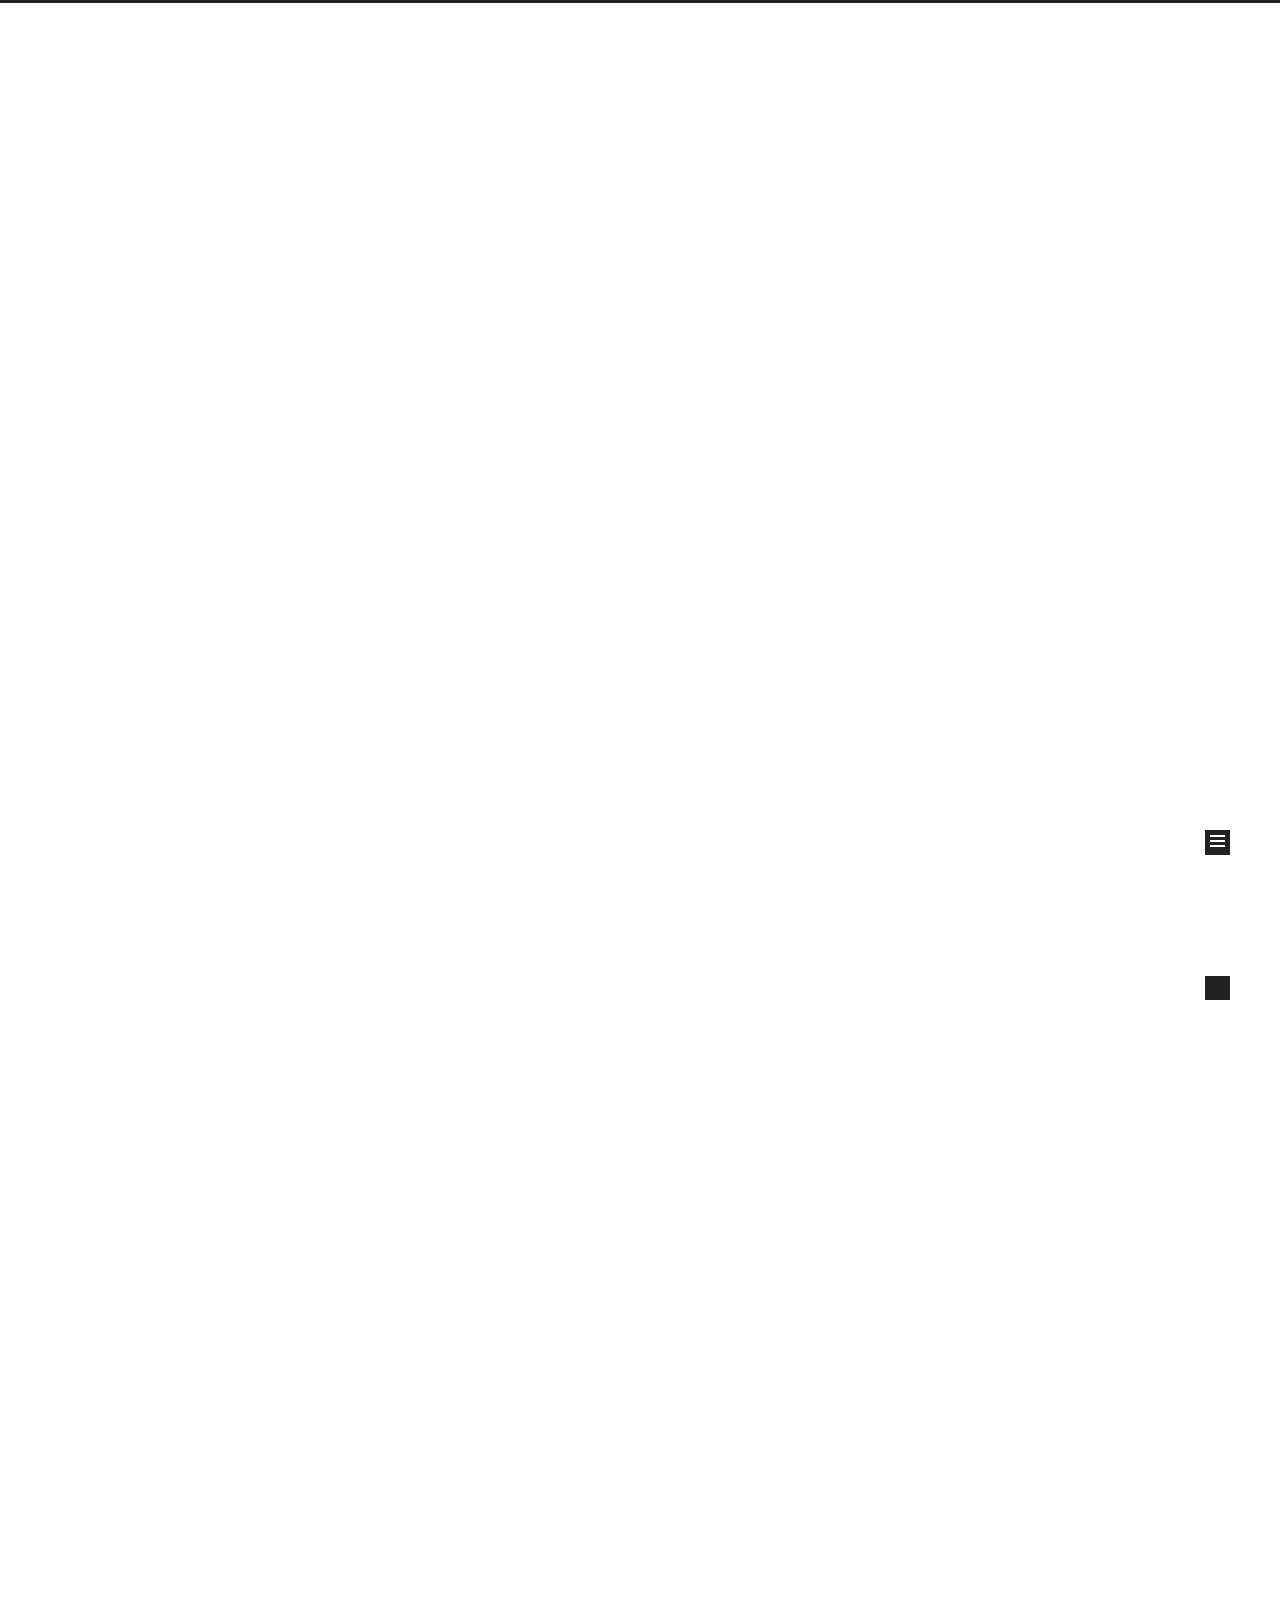
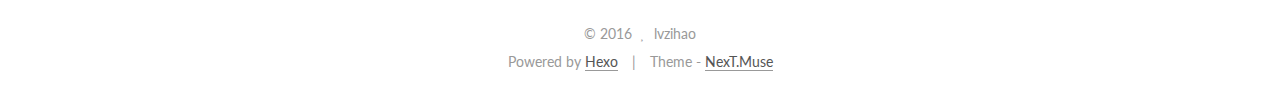
==== commit 73d6ff57: "Site updated: 2016-06-02 08:40:53" ====
--- a/index.html
+++ b/index.html
@@ -1,12 +1,90 @@
-<!DOCTYPE html>
-<html>
+<!doctype html>
+
+
+
+  
+
+
+<html class="theme-next muse use-motion">
 <head>
-  <meta charset="utf-8">
-  
-  <meta http-equiv="X-UA-Compatible" content="IE=edge" >
-  <title>Hexo</title>
-  <meta name="viewport" content="width=device-width, initial-scale=1, maximum-scale=1">
-  <meta name="description">
+  <meta charset="UTF-8"/>
+<meta http-equiv="X-UA-Compatible" content="IE=edge,chrome=1" />
+<meta name="viewport" content="width=device-width, initial-scale=1, maximum-scale=1"/>
+
+
+
+<meta http-equiv="Cache-Control" content="no-transform" />
+<meta http-equiv="Cache-Control" content="no-siteapp" />
+
+
+
+
+
+
+
+
+
+
+
+
+  
+  
+  <link href="/vendors/fancybox/source/jquery.fancybox.css?v=2.1.5" rel="stylesheet" type="text/css" />
+
+
+
+
+  
+  
+  
+  
+
+  
+    
+    
+  
+
+  
+
+  
+
+  
+
+  
+
+  
+    
+    
+    <link href="//fonts.googleapis.com/css?family=Lato:300,300italic,400,400italic,700,700italic&subset=latin,latin-ext" rel="stylesheet" type="text/css">
+  
+
+
+
+
+
+
+<link href="/vendors/font-awesome/css/font-awesome.min.css?v=4.4.0" rel="stylesheet" type="text/css" />
+
+<link href="/css/main.css?v=5.0.1" rel="stylesheet" type="text/css" />
+
+
+  <meta name="keywords" content="Hexo, NexT" />
+
+
+
+
+
+
+
+
+  <link rel="shortcut icon" type="image/x-icon" href="/favicon.ico?v=5.0.1" />
+
+
+
+
+
+
+<meta name="description">
 <meta property="og:type" content="website">
 <meta property="og:title" content="Hexo">
 <meta property="og:url" content="http://yoursite.com/index.html">
@@ -15,268 +93,284 @@
 <meta name="twitter:card" content="summary">
 <meta name="twitter:title" content="Hexo">
 <meta name="twitter:description">
-  
-    <link rel="alternative" href="/atom.xml" title="Hexo" type="application/atom+xml">
-  
-  
-    <link rel="icon" href="/favicon.png">
-  
-  <link rel="stylesheet" href="/css/style.css">
+
+
+
+<script type="text/javascript" id="hexo.configuration">
+  var NexT = window.NexT || {};
+  var CONFIG = {
+    scheme: 'Muse',
+    sidebar: {"position":"left","display":"post"},
+    fancybox: true,
+    motion: true,
+    duoshuo: {
+      userId: 0,
+      author: 'Author'
+    }
+  };
+</script>
+
+  <title> Hexo </title>
 </head>
 
-<body>
-  <div id="container">
-    <div class="left-col">
-    <div class="overlay"></div>
-<div class="intrude-less">
-	<header id="header" class="inner">
-		<a href="/" class="profilepic">
-			
-			<img lazy-src="null" class="js-avatar">
-			
-		</a>
-
-		<hgroup>
-		  <h1 class="header-author"><a href="/">lvzihao</a></h1>
-		</hgroup>
-
-		
-
-		
-			<div class="switch-btn">
-				<div class="icon">
-					<div class="icon-ctn">
-						<div class="icon-wrap icon-house" data-idx="0">
-							<div class="birdhouse"></div>
-							<div class="birdhouse_holes"></div>
-						</div>
-						<div class="icon-wrap icon-ribbon hide" data-idx="1">
-							<div class="ribbon"></div>
-						</div>
-						
-						<div class="icon-wrap icon-link hide" data-idx="2">
-							<div class="loopback_l"></div>
-							<div class="loopback_r"></div>
-						</div>
-						
-						
-						<div class="icon-wrap icon-me hide" data-idx="3">
-							<div class="user"></div>
-							<div class="shoulder"></div>
-						</div>
-						
-					</div>
-					
-				</div>
-				<div class="tips-box hide">
-					<div class="tips-arrow"></div>
-					<ul class="tips-inner">
-						<li>Menu</li>
-						<li>Tags</li>
-						
-						<li>Links</li>
-						
-						
-						<li>About</li>
-						
-					</ul>
-				</div>
-			</div>
-		
-
-		<div class="switch-area">
-			<div class="switch-wrap">
-				<section class="switch-part switch-part1">
-					<nav class="header-menu">
-						<ul>
-						
-							<li><a href="/">主页</a></li>
-				        
-							<li><a href="/archives">所有文章</a></li>
-				        
-						</ul>
-					</nav>
-					<nav class="header-nav">
-						<div class="social">
-							
-								<a class="github" target="_blank" href="#" title="github">github</a>
-					        
-								<a class="weibo" target="_blank" href="#" title="weibo">weibo</a>
-					        
-								<a class="rss" target="_blank" href="#" title="rss">rss</a>
-					        
-								<a class="zhihu" target="_blank" href="#" title="zhihu">zhihu</a>
-					        
-						</div>
-					</nav>
-				</section>
-				
-				
-				<section class="switch-part switch-part2">
-					<div class="widget tagcloud" id="js-tagcloud">
-						
-					</div>
-				</section>
-				
-				
-				
-				<section class="switch-part switch-part3">
-					<div id="js-friends">
-					
-			          <a target="_blank" class="main-nav-link switch-friends-link" href="http://localhost:4000/">奥巴马的博客</a>
-			        
-			          <a target="_blank" class="main-nav-link switch-friends-link" href="http://localhost:4000/">卡卡的美丽传说</a>
-			        
-			          <a target="_blank" class="main-nav-link switch-friends-link" href="http://localhost:4000/">本泽马的博客</a>
-			        
-			          <a target="_blank" class="main-nav-link switch-friends-link" href="http://localhost:4000/">吉格斯的博客</a>
-			        
-			          <a target="_blank" class="main-nav-link switch-friends-link" href="http://localhost:4000/">习大大大不同</a>
-			        
-			          <a target="_blank" class="main-nav-link switch-friends-link" href="http://localhost:4000/">托蒂的博客</a>
-			        
-			        </div>
-				</section>
-				
-
-				
-				
-				<section class="switch-part switch-part4">
-				
-					<div id="js-aboutme">我是谁，我从哪里来，我到哪里去？我就是我，是颜色不一样的吃货…</div>
-				</section>
-				
-			</div>
-		</div>
-	</header>				
+<body itemscope itemtype="http://schema.org/WebPage" lang="">
+
+  
+
+
+
+
+
+
+
+
+
+
+  
+  
+    
+  
+
+  <div class="container one-collumn sidebar-position-left 
+   page-home 
+ ">
+    <div class="headband"></div>
+
+    <header id="header" class="header" itemscope itemtype="http://schema.org/WPHeader">
+      <div class="header-inner"><div class="site-meta ">
+  
+
+  <div class="custom-logo-site-title">
+    <a href="/"  class="brand" rel="start">
+      <span class="logo-line-before"><i></i></span>
+      <span class="site-title">Hexo</span>
+      <span class="logo-line-after"><i></i></span>
+    </a>
+  </div>
+  <p class="site-subtitle"></p>
 </div>
 
-    </div>
-    <div class="mid-col">
-      <nav id="mobile-nav">
-  	<div class="overlay">
-  		<div class="slider-trigger"></div>
-  		<h1 class="header-author js-mobile-header hide">lvzihao</h1>
-  	</div>
-	<div class="intrude-less">
-		<header id="header" class="inner">
-			<div class="profilepic">
-			
-				<img lazy-src="null" class="js-avatar">
-			
-			</div>
-			<hgroup>
-			  <h1 class="header-author">lvzihao</h1>
-			</hgroup>
-			
-			<nav class="header-menu">
-				<ul>
-				
-					<li><a href="/">主页</a></li>
-		        
-					<li><a href="/archives">所有文章</a></li>
-		        
-		        <div class="clearfix"></div>
-				</ul>
-			</nav>
-			<nav class="header-nav">
-				<div class="social">
-					
-						<a class="github" target="_blank" href="#" title="github">github</a>
-			        
-						<a class="weibo" target="_blank" href="#" title="weibo">weibo</a>
-			        
-						<a class="rss" target="_blank" href="#" title="rss">rss</a>
-			        
-						<a class="zhihu" target="_blank" href="#" title="zhihu">zhihu</a>
-			        
-				</div>
-			</nav>
-		</header>				
-	</div>
+<div class="site-nav-toggle">
+  <button>
+    <span class="btn-bar"></span>
+    <span class="btn-bar"></span>
+    <span class="btn-bar"></span>
+  </button>
+</div>
+
+<nav class="site-nav">
+  
+
+  
+    <ul id="menu" class="menu">
+      
+        
+        <li class="menu-item menu-item-home">
+          <a href="/" rel="section">
+            
+              <i class="menu-item-icon fa fa-fw fa-home"></i> <br />
+            
+            Home
+          </a>
+        </li>
+      
+        
+        <li class="menu-item menu-item-archives">
+          <a href="/archives" rel="section">
+            
+              <i class="menu-item-icon fa fa-fw fa-archive"></i> <br />
+            
+            Archives
+          </a>
+        </li>
+      
+        
+        <li class="menu-item menu-item-tags">
+          <a href="/tags" rel="section">
+            
+              <i class="menu-item-icon fa fa-fw fa-tags"></i> <br />
+            
+            Tags
+          </a>
+        </li>
+      
+
+      
+    </ul>
+  
+
+  
 </nav>
 
-      <div class="body-wrap">
-  
-    <article id="post-my-new-post" class="article article-type-post" itemscope itemprop="blogPost">
-  
-    <div class="article-meta">
-      <a href="/2016/06/01/my-new-post/" class="article-date">
-  	<time datetime="2016-06-01T11:09:42.000Z" itemprop="datePublished">2016-06-01</time>
-</a>
-    </div>
-  
-  <div class="article-inner">
-    
-      <input type="hidden" class="isFancy" />
-    
-    
-      <header class="article-header">
-        
-  
-    <h1 itemprop="name">
-      <a class="article-title" href="/2016/06/01/my-new-post/">my new post</a>
-    </h1>
-  
-
+ </div>
+    </header>
+
+    <main id="main" class="main">
+      <div class="main-inner">
+        <div class="content-wrap">
+          <div id="content" class="content">
+            
+  <section id="posts" class="posts-expand">
+    
+      
+
+  
+  
+
+  
+  
+  
+
+  <article class="post post-type-normal " itemscope itemtype="http://schema.org/Article">
+
+    
+      <header class="post-header">
+
+        
+        
+          <h1 class="post-title" itemprop="name headline">
+            
+            
+              
+                
+                <a class="post-title-link" href="/2016/06/01/my-new-post/" itemprop="url">
+                  my new post
+                </a>
+              
+            
+          </h1>
+        
+
+        <div class="post-meta">
+          <span class="post-time">
+            <span class="post-meta-item-icon">
+              <i class="fa fa-calendar-o"></i>
+            </span>
+            <span class="post-meta-item-text">Posted on</span>
+            <time itemprop="dateCreated" datetime="2016-06-01T19:09:42+08:00" content="2016-06-01">
+              2016-06-01
+            </time>
+          </span>
+
+          
+
+          
+            
+          
+
+          
+
+          
+          
+
+          
+        </div>
       </header>
-      
-    
-    <div class="article-entry" itemprop="articleBody">
-      
-        
-      
-    </div>
-    
-    <div class="article-info article-info-index">
-      
-      
-      
-
-      
-      <div class="clearfix"></div>
-    </div>
-    
-  </div>
-  
-</article>
-
-
-
-
-
-
-
-
-
-  
-    <article id="post-hello-world" class="article article-type-post" itemscope itemprop="blogPost">
-  
-    <div class="article-meta">
-      <a href="/2016/06/01/hello-world/" class="article-date">
-  	<time datetime="2016-06-01T08:57:51.765Z" itemprop="datePublished">2016-06-01</time>
-</a>
-    </div>
-  
-  <div class="article-inner">
-    
-      <input type="hidden" class="isFancy" />
-    
-    
-      <header class="article-header">
-        
-  
-    <h1 itemprop="name">
-      <a class="article-title" href="/2016/06/01/hello-world/">Hello World</a>
-    </h1>
-  
-
+    
+
+
+    <div class="post-body" itemprop="articleBody">
+
+      
+      
+
+      
+        
+          
+            
+          
+        
+      
+    </div>
+
+    <div>
+      
+    </div>
+
+    <div>
+      
+    </div>
+
+    <footer class="post-footer">
+      
+
+      
+
+      
+      
+        <div class="post-eof"></div>
+      
+    </footer>
+  </article>
+
+
+    
+      
+
+  
+  
+
+  
+  
+  
+
+  <article class="post post-type-normal " itemscope itemtype="http://schema.org/Article">
+
+    
+      <header class="post-header">
+
+        
+        
+          <h1 class="post-title" itemprop="name headline">
+            
+            
+              
+                
+                <a class="post-title-link" href="/2016/06/01/hello-world/" itemprop="url">
+                  Hello World
+                </a>
+              
+            
+          </h1>
+        
+
+        <div class="post-meta">
+          <span class="post-time">
+            <span class="post-meta-item-icon">
+              <i class="fa fa-calendar-o"></i>
+            </span>
+            <span class="post-meta-item-text">Posted on</span>
+            <time itemprop="dateCreated" datetime="2016-06-01T16:57:51+08:00" content="2016-06-01">
+              2016-06-01
+            </time>
+          </span>
+
+          
+
+          
+            
+          
+
+          
+
+          
+          
+
+          
+        </div>
       </header>
-      
-    
-    <div class="article-entry" itemprop="articleBody">
-      
-        <p>Welcome to <a href="https://hexo.io/" target="_blank" rel="external">Hexo</a>! This is your very first post. Check <a href="https://hexo.io/docs/" target="_blank" rel="external">documentation</a> for more info. If you get any problems when using Hexo, you can find the answer in <a href="https://hexo.io/docs/troubleshooting.html" target="_blank" rel="external">troubleshooting</a> or you can ask me on <a href="https://github.com/hexojs/hexo/issues" target="_blank" rel="external">GitHub</a>.</p>
+    
+
+
+    <div class="post-body" itemprop="articleBody">
+
+      
+      
+
+      
+        
+          
+            <p>Welcome to <a href="https://hexo.io/" target="_blank" rel="external">Hexo</a>! This is your very first post. Check <a href="https://hexo.io/docs/" target="_blank" rel="external">documentation</a> for more info. If you get any problems when using Hexo, you can find the answer in <a href="https://hexo.io/docs/troubleshooting.html" target="_blank" rel="external">troubleshooting</a> or you can ask me on <a href="https://github.com/hexojs/hexo/issues" target="_blank" rel="external">GitHub</a>.</p>
 <h2 id="Quick-Start"><a href="#Quick-Start" class="headerlink" title="Quick Start"></a>Quick Start</h2><h3 id="Create-a-new-post"><a href="#Create-a-new-post" class="headerlink" title="Create a new post"></a>Create a new post</h3><figure class="highlight bash"><table><tr><td class="gutter"><pre><span class="line">1</span><br></pre></td><td class="code"><pre><span class="line">$ hexo new <span class="string">"My New Post"</span></span><br></pre></td></tr></table></figure>
 <p>More info: <a href="https://hexo.io/docs/writing.html" target="_blank" rel="external">Writing</a></p>
 <h3 id="Run-server"><a href="#Run-server" class="headerlink" title="Run server"></a>Run server</h3><figure class="highlight bash"><table><tr><td class="gutter"><pre><span class="line">1</span><br></pre></td><td class="code"><pre><span class="line">$ hexo server</span><br></pre></td></tr></table></figure>
@@ -286,92 +380,219 @@
 <h3 id="Deploy-to-remote-sites"><a href="#Deploy-to-remote-sites" class="headerlink" title="Deploy to remote sites"></a>Deploy to remote sites</h3><figure class="highlight bash"><table><tr><td class="gutter"><pre><span class="line">1</span><br></pre></td><td class="code"><pre><span class="line">$ hexo deploy</span><br></pre></td></tr></table></figure>
 <p>More info: <a href="https://hexo.io/docs/deployment.html" target="_blank" rel="external">Deployment</a></p>
 
-      
-    </div>
-    
-    <div class="article-info article-info-index">
-      
-      
-      
-
-      
-      <div class="clearfix"></div>
-    </div>
-    
+          
+        
+      
+    </div>
+
+    <div>
+      
+    </div>
+
+    <div>
+      
+    </div>
+
+    <footer class="post-footer">
+      
+
+      
+
+      
+      
+        <div class="post-eof"></div>
+      
+    </footer>
+  </article>
+
+
+    
+  </section>
+
+  
+
+
+          </div>
+          
+
+
+          
+
+        </div>
+        
+          
+  
+  <div class="sidebar-toggle">
+    <div class="sidebar-toggle-line-wrap">
+      <span class="sidebar-toggle-line sidebar-toggle-line-first"></span>
+      <span class="sidebar-toggle-line sidebar-toggle-line-middle"></span>
+      <span class="sidebar-toggle-line sidebar-toggle-line-last"></span>
+    </div>
   </div>
-  
-</article>
-
-
-
-
-
-
-
-
-
-  
-  
+
+  <aside id="sidebar" class="sidebar">
+    <div class="sidebar-inner">
+
+      
+
+      
+
+      <section class="site-overview sidebar-panel  sidebar-panel-active ">
+        <div class="site-author motion-element" itemprop="author" itemscope itemtype="http://schema.org/Person">
+          <img class="site-author-image" itemprop="image"
+               src="/images/avatar.gif"
+               alt="lvzihao" />
+          <p class="site-author-name" itemprop="name">lvzihao</p>
+          <p class="site-description motion-element" itemprop="description"></p>
+        </div>
+        <nav class="site-state motion-element">
+          <div class="site-state-item site-state-posts">
+            <a href="/archives">
+              <span class="site-state-item-count">2</span>
+              <span class="site-state-item-name">posts</span>
+            </a>
+          </div>
+
+          
+
+          
+
+        </nav>
+
+        
+
+        <div class="links-of-author motion-element">
+          
+        </div>
+
+        
+        
+
+        
+        
+
+      </section>
+
+      
+
+    </div>
+  </aside>
+
+
+        
+      </div>
+    </main>
+
+    <footer id="footer" class="footer">
+      <div class="footer-inner">
+        <div class="copyright" >
+  
+  &copy; 
+  <span itemprop="copyrightYear">2016</span>
+  <span class="with-love">
+    <i class="fa fa-heart"></i>
+  </span>
+  <span class="author" itemprop="copyrightHolder">lvzihao</span>
 </div>
-      <footer id="footer">
-  <div class="outer">
-    <div id="footer-info">
-    	<div class="footer-left">
-    		&copy; 2016 lvzihao
-    	</div>
-      	<div class="footer-right">
-      		<a href="http://hexo.io/" target="_blank">Hexo</a>  Theme <a href="https://github.com/litten/hexo-theme-yilia" target="_blank">Yilia</a> by Litten
-      	</div>
+
+<div class="powered-by">
+  Powered by <a class="theme-link" href="http://hexo.io">Hexo</a>
+</div>
+
+<div class="theme-info">
+  Theme -
+  <a class="theme-link" href="https://github.com/iissnan/hexo-theme-next">
+    NexT.Muse
+  </a>
+</div>
+
+        
+
+        
+      </div>
+    </footer>
+
+    <div class="back-to-top">
+      <i class="fa fa-arrow-up"></i>
     </div>
   </div>
-</footer>
-    </div>
-    
-  <link rel="stylesheet" href="/fancybox/jquery.fancybox.css">
-
-
-<script>
-	var yiliaConfig = {
-		fancybox: true,
-		mathjax: true,
-		animate: true,
-		isHome: true,
-		isPost: false,
-		isArchive: false,
-		isTag: false,
-		isCategory: false,
-		open_in_new: false
-	}
+
+  
+
+<script type="text/javascript">
+  if (Object.prototype.toString.call(window.Promise) !== '[object Function]') {
+    window.Promise = null;
+  }
 </script>
-<script src="http://7.url.cn/edu/jslib/comb/require-2.1.6,jquery-1.9.1.min.js"></script>
-<script src="/js/main.js"></script>
-
-
-
-
-
-
-<script type="text/x-mathjax-config">
-MathJax.Hub.Config({
-    tex2jax: {
-        inlineMath: [ ['$','$'], ["\\(","\\)"]  ],
-        processEscapes: true,
-        skipTags: ['script', 'noscript', 'style', 'textarea', 'pre', 'code']
-    }
-});
-
-MathJax.Hub.Queue(function() {
-    var all = MathJax.Hub.getAllJax(), i;
-    for(i=0; i < all.length; i += 1) {
-        all[i].SourceElement().parentNode.className += ' has-jax';                 
-    }       
-});
-</script>
-
-<script type="text/javascript" src="http://cdn.mathjax.org/mathjax/latest/MathJax.js?config=TeX-AMS-MML_HTMLorMML">
-</script>
-
-
-  </div>
+
+
+
+
+
+
+
+
+
+  
+
+
+
+  
+  <script type="text/javascript" src="/vendors/jquery/index.js?v=2.1.3"></script>
+
+  
+  <script type="text/javascript" src="/vendors/fastclick/lib/fastclick.min.js?v=1.0.6"></script>
+
+  
+  <script type="text/javascript" src="/vendors/jquery_lazyload/jquery.lazyload.js?v=1.9.7"></script>
+
+  
+  <script type="text/javascript" src="/vendors/velocity/velocity.min.js?v=1.2.1"></script>
+
+  
+  <script type="text/javascript" src="/vendors/velocity/velocity.ui.min.js?v=1.2.1"></script>
+
+  
+  <script type="text/javascript" src="/vendors/fancybox/source/jquery.fancybox.pack.js?v=2.1.5"></script>
+
+
+  
+
+
+  <script type="text/javascript" src="/js/src/utils.js?v=5.0.1"></script>
+
+  <script type="text/javascript" src="/js/src/motion.js?v=5.0.1"></script>
+
+
+
+  
+  
+
+  
+
+  
+
+
+  <script type="text/javascript" src="/js/src/bootstrap.js?v=5.0.1"></script>
+
+
+
+  
+
+
+
+  
+
+
+
+
+  
+  
+  
+
+  
+
+  
+
 </body>
-</html>+</html>
--- a/css/main.css
+++ b/css/main.css
@@ -0,0 +1,2182 @@
+/* normalize.css v3.0.2 | MIT License | git.io/normalize */
+html {
+  font-family: sans-serif; /* 1 */
+  -ms-text-size-adjust: 100%; /* 2 */
+  -webkit-text-size-adjust: 100%; /* 2 */
+}
+body {
+  margin: 0;
+}
+article,
+aside,
+details,
+figcaption,
+figure,
+footer,
+header,
+hgroup,
+main,
+menu,
+nav,
+section,
+summary {
+  display: block;
+}
+audio,
+canvas,
+progress,
+video {
+  display: inline-block; /* 1 */
+  vertical-align: baseline; /* 2 */
+}
+audio:not([controls]) {
+  display: none;
+  height: 0;
+}
+[hidden],
+template {
+  display: none;
+}
+a {
+  background-color: transparent;
+}
+a:active,
+a:hover {
+  outline: 0;
+}
+abbr[title] {
+  border-bottom: 1px dotted;
+}
+b,
+strong {
+  font-weight: bold;
+}
+dfn {
+  font-style: italic;
+}
+h1 {
+  font-size: 2em;
+  margin: 0.67em 0;
+}
+mark {
+  background: #ff0;
+  color: #000;
+}
+small {
+  font-size: 80%;
+}
+sub,
+sup {
+  font-size: 75%;
+  line-height: 0;
+  position: relative;
+  vertical-align: baseline;
+}
+sup {
+  top: -0.5em;
+}
+sub {
+  bottom: -0.25em;
+}
+img {
+  border: 0;
+}
+svg:not(:root) {
+  overflow: hidden;
+}
+figure {
+  margin: 1em 40px;
+}
+hr {
+  -moz-box-sizing: content-box;
+  box-sizing: content-box;
+  height: 0;
+}
+pre {
+  overflow: auto;
+}
+code,
+kbd,
+pre,
+samp {
+  font-family: monospace, monospace;
+  font-size: 1em;
+}
+button,
+input,
+optgroup,
+select,
+textarea {
+  color: inherit; /* 1 */
+  font: inherit; /* 2 */
+  margin: 0; /* 3 */
+}
+button {
+  overflow: visible;
+}
+button,
+select {
+  text-transform: none;
+}
+button,
+html input[type="button"],
+input[type="reset"],
+input[type="submit"] {
+  -webkit-appearance: button; /* 2 */
+  cursor: pointer; /* 3 */
+}
+button[disabled],
+html input[disabled] {
+  cursor: default;
+}
+button::-moz-focus-inner,
+input::-moz-focus-inner {
+  border: 0;
+  padding: 0;
+}
+input {
+  line-height: normal;
+}
+input[type="checkbox"],
+input[type="radio"] {
+  box-sizing: border-box; /* 1 */
+  padding: 0; /* 2 */
+}
+input[type="number"]::-webkit-inner-spin-button,
+input[type="number"]::-webkit-outer-spin-button {
+  height: auto;
+}
+input[type="search"] {
+  -webkit-appearance: textfield; /* 1 */
+  -moz-box-sizing: content-box;
+  -webkit-box-sizing: content-box; /* 2 */
+  box-sizing: content-box;
+}
+input[type="search"]::-webkit-search-cancel-button,
+input[type="search"]::-webkit-search-decoration {
+  -webkit-appearance: none;
+}
+fieldset {
+  border: 1px solid #c0c0c0;
+  margin: 0 2px;
+  padding: 0.35em 0.625em 0.75em;
+}
+legend {
+  border: 0; /* 1 */
+  padding: 0; /* 2 */
+}
+textarea {
+  overflow: auto;
+}
+optgroup {
+  font-weight: bold;
+}
+table {
+  border-collapse: collapse;
+  border-spacing: 0;
+}
+td,
+th {
+  padding: 0;
+}
+::selection {
+  background: #262a30;
+  color: #fff;
+}
+body {
+  position: relative;
+  font-family: 'Lato', "PingFang SC", "Microsoft YaHei", sans-serif;
+  font-size: 14px;
+  line-height: 2;
+  color: #555;
+  background: #fff;
+}
+@media (max-width: 767px) {
+  body {
+    padding-right: 0 !important;
+  }
+}
+@media (min-width: 768px) and (max-width: 991px) {
+  body {
+    padding-right: 0 !important;
+  }
+}
+@media (min-width: 1600px) {
+  body {
+    font-size: 16px;
+  }
+}
+h1,
+h2,
+h3,
+h4,
+h5,
+h6 {
+  margin: 0;
+  padding: 0;
+  font-weight: bold;
+  line-height: 1.5;
+  font-family: 'Lato', "PingFang SC", "Microsoft YaHei", sans-serif;
+}
+h2,
+h3,
+h4,
+h5,
+h6 {
+  margin: 20px 0 15px;
+}
+h1 {
+  font-size: 22px;
+}
+@media (max-width: 767px) {
+  h1 {
+    font-size: 18px;
+  }
+}
+h2 {
+  font-size: 20px;
+}
+@media (max-width: 767px) {
+  h2 {
+    font-size: 16px;
+  }
+}
+h3 {
+  font-size: 18px;
+}
+@media (max-width: 767px) {
+  h3 {
+    font-size: 14px;
+  }
+}
+h4 {
+  font-size: 16px;
+}
+@media (max-width: 767px) {
+  h4 {
+    font-size: 12px;
+  }
+}
+h5 {
+  font-size: 14px;
+}
+@media (max-width: 767px) {
+  h5 {
+    font-size: 10px;
+  }
+}
+h6 {
+  font-size: 12px;
+}
+@media (max-width: 767px) {
+  h6 {
+    font-size: 8px;
+  }
+}
+p {
+  margin: 0 0 25px 0;
+}
+a {
+  color: #555;
+  text-decoration: none;
+  border-bottom: 1px solid #999;
+  word-wrap: break-word;
+}
+a:hover {
+  color: #222;
+  border-bottom-color: #222;
+}
+ul {
+  list-style: none;
+}
+blockquote {
+  margin: 0;
+  padding: 0;
+}
+img {
+  display: block;
+  margin: auto;
+  max-width: 100%;
+  height: auto;
+}
+hr {
+  margin: 40px 0;
+  height: 3px;
+  border: none;
+  background-color: #ddd;
+  background-image: repeating-linear-gradient(-45deg, #fff, #fff 4px, transparent 4px, transparent 8px);
+}
+blockquote {
+  padding: 0 15px;
+  color: #666;
+  border-left: 4px solid #ddd;
+}
+blockquote cite::before {
+  content: "-";
+  padding: 0 5px;
+}
+dt {
+  font-weight: 700;
+}
+dd {
+  margin: 0;
+  padding: 0;
+}
+.text-left {
+  text-align: left;
+}
+.text-center {
+  text-align: center;
+}
+.text-right {
+  text-align: right;
+}
+.text-justify {
+  text-align: justify;
+}
+.text-nowrap {
+  white-space: nowrap;
+}
+.text-lowercase {
+  text-transform: lowercase;
+}
+.text-uppercase {
+  text-transform: uppercase;
+}
+.text-capitalize {
+  text-transform: capitalize;
+}
+.center-block {
+  display: block;
+  margin-left: auto;
+  margin-right: auto;
+}
+.clearfix:before,
+.clearfix:after {
+  content: " ";
+  display: table;
+}
+.clearfix:after {
+  clear: both;
+}
+.pullquote {
+  width: 45%;
+}
+.pullquote.left {
+  float: left;
+  margin-left: 5px;
+  margin-right: 10px;
+}
+.pullquote.right {
+  float: right;
+  margin-left: 10px;
+  margin-right: 5px;
+}
+.affix.affix.affix {
+  position: fixed;
+}
+.translation {
+  margin-top: -20px;
+  font-size: 14px;
+  color: #999;
+}
+.scrollbar-measure {
+  width: 100px;
+  height: 100px;
+  overflow: scroll;
+  position: absolute;
+  top: -9999px;
+}
+.use-motion .motion-element {
+  opacity: 0;
+}
+#local-search-input {
+  padding: 3px;
+  border: none;
+  text-indent: 14px;
+  border-radius: 0;
+  width: 140px;
+  outline: none;
+  border-bottom: 1px solid #999;
+  background: inherit;
+  opacity: 0.5;
+}
+#local-search-input:focus {
+  opacity: 1;
+}
+.search-icon {
+  position: absolute;
+  top: 9px;
+}
+table {
+  margin: 20px 0;
+  width: 100%;
+  border-collapse: collapse;
+  border-spacing: 0;
+  border: 1px solid #ddd;
+  font-size: 14px;
+  table-layout: fixed;
+  word-wrap: break-all;
+}
+table>tbody>tr:nth-of-type(odd) {
+  background-color: #f9f9f9;
+}
+table>tbody>tr:hover {
+  background-color: #f5f5f5;
+}
+caption,
+th,
+td {
+  padding: 8px;
+  text-align: left;
+  vertical-align: middle;
+  font-weight: normal;
+}
+th,
+td {
+  border-bottom: 3px solid #ddd;
+  border-right: 1px solid #eee;
+}
+th {
+  padding-bottom: 10px;
+  font-weight: 700;
+}
+td {
+  border-bottom-width: 1px;
+}
+html,
+body {
+  height: 100%;
+}
+.container {
+  position: relative;
+  min-height: 100%;
+}
+.header-inner {
+  margin: 0 auto;
+  padding: 100px 0 70px;
+  width: 700px;
+}
+@media (min-width: 1600px) {
+  .container .header-inner {
+    width: 900px;
+  }
+}
+.main {
+  padding-bottom: 150px;
+}
+.main-inner {
+  margin: 0 auto;
+  width: 700px;
+}
+@media (min-width: 1600px) {
+  .container .main-inner {
+    width: 900px;
+  }
+}
+.footer {
+  position: absolute;
+  left: 0;
+  bottom: 0;
+  width: 100%;
+  min-height: 50px;
+}
+.footer-inner {
+  box-sizing: border-box;
+  margin: 20px auto;
+  width: 700px;
+}
+@media (min-width: 1600px) {
+  .container .footer-inner {
+    width: 900px;
+  }
+}
+pre,
+.highlight {
+  overflow: auto;
+  margin: 20px 0;
+  padding: 15px;
+  font-size: 13px;
+  color: #4d4d4c;
+  background: #f7f7f7;
+  line-height: 1.6;
+}
+pre,
+code {
+  font-family: consolas, Menlo, "PingFang SC", "Microsoft YaHei", monospace;
+}
+code {
+  padding: 2px 4px;
+  word-break: break-all;
+  color: #555;
+  background: #eee;
+  border-radius: 4px;
+  font-size: 13px;
+}
+pre code {
+  padding: 0;
+  color: #4d4d4c;
+  background: none;
+  text-shadow: none;
+}
+.highlight pre {
+  border: none;
+  margin: 0;
+  padding: 1px;
+}
+.highlight table {
+  margin: 0;
+  width: auto;
+  border: none;
+}
+.highlight td {
+  border: none;
+  padding: 0;
+}
+.highlight figcaption {
+  font-size: 1em;
+  color: #4d4d4c;
+  line-height: 1em;
+  margin-bottom: 1em;
+}
+.highlight figcaption:before,
+.highlight figcaption:after {
+  content: " ";
+  display: table;
+}
+.highlight figcaption:after {
+  clear: both;
+}
+.highlight figcaption a {
+  float: right;
+  color: #4d4d4c;
+}
+.highlight figcaption a:hover {
+  border-bottom-color: #4d4d4c;
+}
+.highlight .gutter pre {
+  color: #666;
+  text-align: right;
+  padding-right: 20px;
+}
+.highlight .line {
+  height: 20px;
+}
+.gist table {
+  width: auto;
+}
+.gist table td {
+  border: none;
+}
+pre .comment {
+  color: #8e908c;
+}
+pre .variable,
+pre .attribute,
+pre .tag,
+pre .regexp,
+pre .ruby .constant,
+pre .xml .tag .title,
+pre .xml .pi,
+pre .xml .doctype,
+pre .html .doctype,
+pre .css .id,
+pre .css .class,
+pre .css .pseudo {
+  color: #c82829;
+}
+pre .number,
+pre .preprocessor,
+pre .built_in,
+pre .literal,
+pre .params,
+pre .constant,
+pre .command {
+  color: #f5871f;
+}
+pre .ruby .class .title,
+pre .css .rules .attribute,
+pre .string,
+pre .value,
+pre .inheritance,
+pre .header,
+pre .ruby .symbol,
+pre .xml .cdata,
+pre .special,
+pre .number,
+pre .formula {
+  color: #718c00;
+}
+pre .title,
+pre .css .hexcolor {
+  color: #3e999f;
+}
+pre .function,
+pre .python .decorator,
+pre .python .title,
+pre .ruby .function .title,
+pre .ruby .title .keyword,
+pre .perl .sub,
+pre .javascript .title,
+pre .coffeescript .title {
+  color: #4271ae;
+}
+pre .keyword,
+pre .javascript .function {
+  color: #8959a8;
+}
+.full-image.full-image.full-image {
+  border: none;
+  max-width: 100%;
+  width: auto;
+  margin: 20px auto;
+}
+@media (min-width: 992px) {
+  .full-image.full-image.full-image {
+    max-width: none;
+    width: 126%;
+    margin: 0 -13%;
+  }
+}
+.blockquote-center,
+.page-home .post-type-quote blockquote,
+.page-post-detail .post-type-quote blockquote {
+  position: relative;
+  margin: 40px 0;
+  padding: 0;
+  border-left: none;
+  text-align: center;
+}
+.blockquote-center::before,
+.page-home .post-type-quote blockquote::before,
+.page-post-detail .post-type-quote blockquote::before,
+.blockquote-center::after,
+.page-home .post-type-quote blockquote::after,
+.page-post-detail .post-type-quote blockquote::after {
+  position: absolute;
+  content: ' ';
+  display: block;
+  width: 100%;
+  height: 24px;
+  opacity: 0.2;
+  background-repeat: no-repeat;
+  background-position: 0 -6px;
+  background-size: 22px 22px;
+}
+.blockquote-center::before,
+.page-home .post-type-quote blockquote::before,
+.page-post-detail .post-type-quote blockquote::before {
+  top: -20px;
+  background-image: url("../images/quote-l.svg");
+  border-top: 1px solid #ccc;
+}
+.blockquote-center::after,
+.page-home .post-type-quote blockquote::after,
+.page-post-detail .post-type-quote blockquote::after {
+  bottom: -20px;
+  background-image: url("../images/quote-r.svg");
+  border-bottom: 1px solid #ccc;
+  background-position: 100% 8px;
+}
+.blockquote-center p,
+.page-home .post-type-quote blockquote p,
+.page-post-detail .post-type-quote blockquote p,
+.blockquote-center div,
+.page-home .post-type-quote blockquote div,
+.page-post-detail .post-type-quote blockquote div {
+  text-align: center;
+}
+.post .post-body .group-picture img {
+  box-sizing: border-box;
+  padding: 0 3px;
+  border: none;
+}
+.post .group-picture-row {
+  overflow: hidden;
+  margin-top: 6px;
+}
+.post .group-picture-row:first-child {
+  margin-top: 0;
+}
+.post .group-picture-column {
+  float: left;
+}
+.page-post-detail .post-body .group-picture-column {
+  float: none;
+  margin-top: 10px;
+  width: auto !important;
+}
+.page-post-detail .post-body .group-picture-column img {
+  margin: 0 auto;
+}
+.page-archive .group-picture-container {
+  overflow: hidden;
+}
+.page-archive .group-picture-row {
+  float: left;
+}
+.page-archive .group-picture-row:first-child {
+  margin-top: 6px;
+}
+.page-archive .group-picture-column {
+  max-width: 150px;
+  max-height: 150px;
+}
+.btn {
+  display: inline-block;
+  padding: 0 20px;
+  font-size: 14px;
+  color: #fff;
+  background: #222;
+  border: 2px solid #222;
+  text-decoration: none;
+  border-radius: 0;
+  transition-property: background-color;
+  transition-duration: 0.2s;
+  transition-timing-function: ease-in-out;
+  transition-delay: 0s;
+}
+.btn:hover,
+.post-more-link .btn:hover {
+  border-color: #222;
+  color: #222;
+  background: #fff;
+}
+.btn-bar {
+  display: block;
+  width: 22px;
+  height: 2px;
+  background: #555;
+  border-radius: 1px;
+}
+.btn-bar+.btn-bar {
+  margin-top: 4px;
+}
+.pagination {
+  margin: 120px 0 40px;
+  text-align: center;
+  border-top: 1px solid #eee;
+}
+.page-number-basic,
+.pagination .prev,
+.pagination .next,
+.pagination .page-number,
+.pagination .space {
+  display: inline-block;
+  position: relative;
+  top: -1px;
+  margin: 0 10px;
+  padding: 0 10px;
+  line-height: 30px;
+}
+@media (max-width: 767px) {
+  .page-number-basic,
+  .pagination .prev,
+  .pagination .next,
+  .pagination .page-number,
+  .pagination .space {
+    margin: 0 5px;
+  }
+}
+.pagination .prev,
+.pagination .next,
+.pagination .page-number {
+  border-bottom: 0;
+  border-top: 1px solid #eee;
+  transition-property: border-color;
+  transition-duration: 0.2s;
+  transition-timing-function: ease-in-out;
+  transition-delay: 0s;
+}
+.pagination .prev:hover,
+.pagination .next:hover,
+.pagination .page-number:hover {
+  border-top-color: #222;
+}
+.pagination .space {
+  padding: 0;
+  margin: 0;
+}
+.pagination .prev {
+  margin-left: 0;
+}
+.pagination .next {
+  margin-right: 0;
+}
+.pagination .page-number.current {
+  color: #fff;
+  background: #ccc;
+  border-top-color: #ccc;
+}
+@media (max-width: 767px) {
+  .pagination {
+    border-top: none;
+  }
+  .pagination .prev,
+  .pagination .next,
+  .pagination .page-number {
+    margin-bottom: 10px;
+    border-top: 0;
+    border-bottom: 1px solid #eee;
+  }
+  .pagination .prev:hover,
+  .pagination .next:hover,
+  .pagination .page-number:hover {
+    border-bottom-color: #222;
+  }
+}
+.comments {
+  margin: 60px 20px 0;
+}
+.tag-cloud {
+  text-align: center;
+}
+.tag-cloud a {
+  display: inline-block;
+  margin: 10px;
+}
+.back-to-top {
+  box-sizing: border-box;
+  position: fixed;
+  bottom: -100px;
+  right: 50px;
+  z-index: 1050;
+  padding: 0 6px;
+  width: 25px;
+  background: #222;
+  font-size: 12px;
+  opacity: 1;
+  color: #fff;
+  cursor: pointer;
+  text-align: center;
+  -webkit-transform: translateZ(0);
+  transition-property: bottom;
+  transition-duration: 0.2s;
+  transition-timing-function: ease-in-out;
+  transition-delay: 0s;
+}
+@media (max-width: 767px) {
+  .back-to-top {
+    display: none;
+  }
+}
+@media (min-width: 768px) and (max-width: 991px) {
+  .back-to-top {
+    display: none;
+  }
+}
+.back-to-top.back-to-top-on {
+  bottom: 19px;
+}
+.header {
+  background: #fff;
+}
+.header-inner {
+  position: relative;
+}
+.headband {
+  height: 3px;
+  background: #222;
+}
+.site-meta {
+  margin: 0;
+  text-align: center;
+}
+@media (max-width: 767px) {
+  .site-meta {
+    text-align: center;
+  }
+}
+.brand {
+  position: relative;
+  display: inline-block;
+  padding: 0 40px;
+  color: #fff;
+  background: #222;
+  border-bottom: none;
+}
+.brand:hover {
+  color: #fff;
+}
+.logo {
+  display: inline-block;
+  margin-right: 5px;
+  line-height: 36px;
+  vertical-align: top;
+}
+.site-title {
+  display: inline-block;
+  vertical-align: top;
+  line-height: 36px;
+  font-size: 20px;
+  font-weight: normal;
+  font-family: 'Lato', "PingFang SC", "Microsoft YaHei", sans-serif;
+}
+.site-subtitle {
+  margin-top: 10px;
+  font-size: 13px;
+  color: #999;
+}
+.use-motion .brand {
+  opacity: 0;
+}
+.use-motion .logo,
+.use-motion .site-title,
+.use-motion .site-subtitle {
+  opacity: 0;
+  position: relative;
+  top: -10px;
+}
+.site-nav-toggle {
+  display: none;
+  position: absolute;
+  top: 10px;
+  left: 10px;
+}
+@media (max-width: 767px) {
+  .site-nav-toggle {
+    display: block;
+  }
+}
+.site-nav-toggle button {
+  margin-top: 2px;
+  padding: 9px 10px;
+  background: transparent;
+  border: none;
+}
+@media (max-width: 767px) {
+  .site-nav {
+    display: none;
+    margin: 0 -10px;
+    padding: 0 10px;
+    clear: both;
+    border-top: 1px solid #ddd;
+  }
+}
+@media (min-width: 768px) and (max-width: 991px) {
+  .site-nav {
+    display: block !important;
+  }
+}
+@media (min-width: 992px) {
+  .site-nav {
+    display: block !important;
+  }
+}
+.menu {
+  margin-top: 20px;
+  padding-left: 0;
+  text-align: center;
+}
+.menu .menu-item {
+  display: inline-block;
+  margin: 0 10px;
+}
+@media screen and (max-width: 767px) {
+  .menu .menu-item {
+    margin-top: 10px;
+  }
+}
+.menu .menu-item a {
+  display: block;
+  font-size: 13px;
+  text-transform: capitalize;
+  line-height: inherit;
+  border-bottom: 1px solid transparent;
+  transition-property: border-color;
+  transition-duration: 0.2s;
+  transition-timing-function: ease-in-out;
+  transition-delay: 0s;
+}
+.menu .menu-item a:hover {
+  border-bottom-color: #222;
+}
+.menu .menu-item .fa {
+  margin-right: 5px;
+}
+.use-motion .menu-item {
+  opacity: 0;
+}
+.post-body {
+  font-family: 'Lato', "PingFang SC", "Microsoft YaHei", sans-serif;
+}
+@media (max-width: 767px) {
+  .post-body {
+    word-break: break-word;
+  }
+}
+.post-body .fancybox img {
+  display: block !important;
+  margin: 0 auto;
+  cursor: pointer;
+  cursor: zoom-in;
+  cursor: -webkit-zoom-in;
+}
+.post-body .image-caption,
+.post-body .figure .caption {
+  margin: 10px auto 15px;
+  text-align: center;
+  font-size: 14px;
+  color: #999;
+  font-weight: bold;
+  line-height: 1;
+}
+.post-sticky-flag {
+  display: inline-block;
+  font-size: 16px;
+  -ms-transform: rotate(30deg);
+  -webkit-transform: rotate(30deg);
+  -moz-transform: rotate(30deg);
+  -ms-transform: rotate(30deg);
+  -o-transform: rotate(30deg);
+  transform: rotate(30deg);
+}
+.posts-expand {
+  padding-top: 40px;
+}
+@media (max-width: 767px) {
+  .posts-expand {
+    margin: 0 20px;
+  }
+  .post-body pre,
+  .post-body .highlight {
+    padding: 10px;
+  }
+  .post-body pre .gutter pre,
+  .post-body .highlight .gutter pre {
+    padding-right: 10px;
+  }
+}
+@media (min-width: 992px) {
+  .posts-expand .post-body {
+    text-align: justify;
+  }
+}
+.posts-expand .post-body h2,
+.posts-expand .post-body h3,
+.posts-expand .post-body h4,
+.posts-expand .post-body h5,
+.posts-expand .post-body h6 {
+  padding-top: 10px;
+}
+.posts-expand .post-body h2 .header-anchor,
+.posts-expand .post-body h3 .header-anchor,
+.posts-expand .post-body h4 .header-anchor,
+.posts-expand .post-body h5 .header-anchor,
+.posts-expand .post-body h6 .header-anchor {
+  float: right;
+  margin-left: 10px;
+  color: #ccc;
+  border-bottom-style: none;
+  visibility: hidden;
+}
+.posts-expand .post-body h2 .header-anchor:hover,
+.posts-expand .post-body h3 .header-anchor:hover,
+.posts-expand .post-body h4 .header-anchor:hover,
+.posts-expand .post-body h5 .header-anchor:hover,
+.posts-expand .post-body h6 .header-anchor:hover {
+  color: inherit;
+}
+.posts-expand .post-body h2:hover .header-anchor,
+.posts-expand .post-body h3:hover .header-anchor,
+.posts-expand .post-body h4:hover .header-anchor,
+.posts-expand .post-body h5:hover .header-anchor,
+.posts-expand .post-body h6:hover .header-anchor {
+  visibility: visible;
+}
+.posts-expand .post-body ul li {
+  list-style: circle;
+}
+.posts-expand .post-body img {
+  box-sizing: border-box;
+  margin: auto;
+  padding: 3px;
+  border: 1px solid #ddd;
+}
+.posts-expand .fancybox img {
+  margin: 0 auto;
+}
+@media (max-width: 767px) {
+  .posts-collapse {
+    margin: 0 20px;
+  }
+  .posts-collapse .post-title,
+  .posts-collapse .post-meta {
+    display: block;
+    width: auto;
+    text-align: left;
+  }
+}
+.posts-collapse {
+  position: relative;
+  z-index: 1010;
+  margin-left: 55px;
+}
+.posts-collapse::after {
+  content: " ";
+  position: absolute;
+  top: 20px;
+  left: 0;
+  margin-left: -2px;
+  width: 4px;
+  height: 100%;
+  background: #f5f5f5;
+  z-index: -1;
+}
+@media (max-width: 767px) {
+  .posts-collapse {
+    margin: 0 20px;
+  }
+}
+.posts-collapse .collection-title {
+  position: relative;
+  margin: 60px 0;
+}
+.posts-collapse .collection-title h2 {
+  margin-left: 20px;
+}
+.posts-collapse .collection-title small {
+  color: #bbb;
+}
+.posts-collapse .collection-title::before {
+  content: " ";
+  position: absolute;
+  left: 0;
+  top: 50%;
+  margin-left: -4px;
+  margin-top: -4px;
+  width: 8px;
+  height: 8px;
+  background: #bbb;
+  border-radius: 50%;
+}
+.posts-collapse .post {
+  margin: 30px 0;
+}
+.posts-collapse .post-header {
+  position: relative;
+  transition-duration: 0.2s;
+  transition-timing-function: ease-in-out;
+  transition-delay: 0s;
+  transition-property: border;
+  border-bottom: 1px dashed #ccc;
+}
+.posts-collapse .post-header::before {
+  content: " ";
+  position: absolute;
+  left: 0;
+  top: 12px;
+  width: 6px;
+  height: 6px;
+  margin-left: -4px;
+  background: #bbb;
+  border-radius: 50%;
+  border: 1px solid #fff;
+  transition-duration: 0.2s;
+  transition-timing-function: ease-in-out;
+  transition-delay: 0s;
+  transition-property: background;
+}
+.posts-collapse .post-header:hover {
+  border-bottom-color: #666;
+}
+.posts-collapse .post-header:hover::before {
+  background: #222;
+}
+.posts-collapse .post-meta {
+  position: absolute;
+  font-size: 12px;
+  left: 20px;
+  top: 5px;
+}
+.posts-collapse .post-comments-count {
+  display: none;
+}
+.posts-collapse .post-title {
+  margin-left: 60px;
+  font-size: 16px;
+  font-weight: normal;
+  line-height: inherit;
+}
+.posts-collapse .post-title::after {
+  margin-left: 3px;
+  opacity: 0.6;
+}
+.posts-collapse .post-title a {
+  color: #666;
+  border-bottom: none;
+}
+.page-home .post-type-quote .post-header,
+.page-post-detail .post-type-quote .post-header,
+.page-home .post-type-quote .post-tags,
+.page-post-detail .post-type-quote .post-tags {
+  display: none;
+}
+.posts-expand .post-title {
+  font-size: 26px;
+  text-align: center;
+  word-break: break-word;
+  font-weight: 400;
+}
+@media (max-width: 767px) {
+  .posts-expand .post-title {
+    font-size: 22px;
+  }
+}
+.posts-expand .post-title-link {
+  display: inline-block;
+  position: relative;
+  color: #555;
+  border-bottom: none;
+  line-height: 1.2;
+  vertical-align: top;
+}
+.posts-expand .post-title-link::before {
+  content: "";
+  position: absolute;
+  width: 100%;
+  height: 2px;
+  bottom: 0;
+  left: 0;
+  background-color: #000;
+  visibility: hidden;
+  -webkit-transform: scaleX(0);
+  -moz-transform: scaleX(0);
+  -ms-transform: scaleX(0);
+  -o-transform: scaleX(0);
+  transform: scaleX(0);
+  transition-duration: 0.2s;
+  transition-timing-function: ease-in-out;
+  transition-delay: 0s;
+}
+.posts-expand .post-title-link:hover::before {
+  visibility: visible;
+  -webkit-transform: scaleX(1);
+  -moz-transform: scaleX(1);
+  -ms-transform: scaleX(1);
+  -o-transform: scaleX(1);
+  transform: scaleX(1);
+}
+.posts-expand .post-title-link .fa {
+  font-size: 16px;
+}
+.posts-expand .post-meta {
+  margin: 3px 0 60px 0;
+  color: #999;
+  font-family: 'Lato', "PingFang SC", "Microsoft YaHei", sans-serif;
+  font-size: 12px;
+  text-align: center;
+}
+.posts-expand .post-meta .post-category-list {
+  display: inline-block;
+  margin: 0;
+  padding: 3px;
+}
+.posts-expand .post-meta .post-category-list-link {
+  color: #999;
+}
+.post-meta-item-icon {
+  display: none;
+  margin-right: 3px;
+}
+@media (min-width: 768px) and (max-width: 991px) {
+  .post-meta-item-icon {
+    display: inline-block;
+  }
+}
+@media (max-width: 767px) {
+  .post-meta-item-icon {
+    display: inline-block;
+  }
+}
+@media (min-width: 768px) and (max-width: 991px) {
+  .post-meta-item-text {
+    display: none;
+  }
+}
+@media (max-width: 767px) {
+  .post-meta-item-text {
+    display: none;
+  }
+}
+@media (max-width: 767px) {
+  .posts-expand .post-comments-count {
+    display: none;
+  }
+}
+.post-more-link {
+  margin-top: 50px;
+}
+.post-more-link .btn {
+  color: #fff;
+  font-size: 14px;
+  background: #222;
+  border-radius: 0;
+  line-height: 2;
+}
+.posts-expand .post-tags {
+  margin-top: 40px;
+  text-align: center;
+}
+.posts-expand .post-tags a {
+  display: inline-block;
+  margin-right: 10px;
+  font-size: 13px;
+}
+.post-nav {
+  overflow: hidden;
+  margin-top: 60px;
+  padding: 10px;
+  white-space: nowrap;
+  border-top: 1px solid #eee;
+}
+.post-nav-item {
+  display: inline-block;
+  width: 50%;
+  white-space: normal;
+}
+.post-nav-item a {
+  position: relative;
+  display: inline-block;
+  line-height: 25px;
+  font-size: 14px;
+  color: #555;
+  border-bottom: none;
+}
+.post-nav-item a:hover {
+  color: #222;
+  border-bottom: none;
+}
+.post-nav-item a:active {
+  top: 2px;
+}
+.post-nav-item a i {
+  font-size: 12px;
+}
+.post-nav-prev {
+  text-align: right;
+}
+.posts-expand .post-eof {
+  display: block;
+  margin: 80px auto 60px;
+  width: 8%;
+  height: 1px;
+  background: #ccc;
+  text-align: center;
+}
+.post:last-child .post-eof.post-eof.post-eof {
+  display: none;
+}
+.post-gallery {
+  display: table;
+  table-layout: fixed;
+  width: 100%;
+  border-collapse: separate;
+}
+.post-gallery-row {
+  display: table-row;
+}
+.post-gallery .post-gallery-img {
+  display: table-cell;
+  text-align: center;
+  vertical-align: middle;
+  border: none;
+}
+.post-gallery .post-gallery-img img {
+  max-width: 100%;
+  max-height: 100%;
+  border: none;
+}
+.fancybox-close,
+.fancybox-close:hover {
+  border: none;
+}
+.sidebar {
+  position: fixed;
+  right: 0;
+  top: 0;
+  bottom: 0;
+  width: 0;
+  z-index: 1040;
+  box-shadow: inset 0 2px 6px #000;
+  background: #222;
+  -webkit-transform: translateZ(0);
+}
+.sidebar a {
+  color: #999;
+  border-bottom-color: #555;
+}
+.sidebar a:hover {
+  color: #eee;
+}
+@media (min-width: 768px) and (max-width: 991px) {
+  .sidebar {
+    display: none !important;
+  }
+}
+@media (max-width: 767px) {
+  .sidebar {
+    display: none !important;
+  }
+}
+.sidebar-inner {
+  position: relative;
+  padding: 20px 10px;
+  color: #999;
+  text-align: center;
+}
+.sidebar-toggle {
+  position: fixed;
+  right: 50px;
+  bottom: 45px;
+  width: 15px;
+  height: 15px;
+  padding: 5px;
+  background: #222;
+  line-height: 0;
+  z-index: 1050;
+  cursor: pointer;
+  -webkit-transform: translateZ(0);
+}
+@media (min-width: 768px) and (max-width: 991px) {
+  .sidebar-toggle {
+    display: none;
+  }
+}
+@media (max-width: 767px) {
+  .sidebar-toggle {
+    display: none;
+  }
+}
+.sidebar-toggle-line {
+  position: relative;
+  display: inline-block;
+  vertical-align: top;
+  height: 2px;
+  width: 100%;
+  background: #fff;
+  margin-top: 3px;
+}
+.sidebar-toggle-line:first-child {
+  margin-top: 0;
+}
+.site-author-image {
+  display: block;
+  margin: 0 auto;
+  padding: 2px;
+  max-width: 96px;
+  height: auto;
+  border: 2px solid #333;
+}
+.site-author-name {
+  margin: 5px 0 0;
+  text-align: center;
+  color: #f5f5f5;
+  font-weight: normal;
+}
+.site-description {
+  margin-top: 5px;
+  text-align: center;
+  font-size: 14px;
+  color: #999;
+}
+.site-state {
+  overflow: hidden;
+  line-height: 1.4;
+  white-space: nowrap;
+  text-align: center;
+}
+.site-state-item {
+  display: inline-block;
+  padding: 0 15px;
+  border-left: 1px solid #333;
+}
+.site-state-item:first-child {
+  border-left: none;
+}
+.site-state-item a {
+  border-bottom: none;
+}
+.site-state-item-count {
+  display: block;
+  text-align: center;
+  color: inherit;
+  font-weight: 600;
+  font-size: 18px;
+}
+.site-state-item-name {
+  font-size: 13px;
+  color: inherit;
+}
+.feed-link {
+  margin-top: 20px;
+}
+.feed-link a {
+  display: inline-block;
+  padding: 0 15px;
+  color: #fc6423;
+  border: 1px solid #fc6423;
+  border-radius: 4px;
+}
+.feed-link a i {
+  color: #fc6423;
+  font-size: 14px;
+}
+.feed-link a:hover {
+  color: #fff;
+  background: #fc6423;
+}
+.feed-link a:hover i {
+  color: #fff;
+}
+.links-of-author {
+  margin-top: 20px;
+}
+.links-of-author a {
+  display: inline-block;
+  vertical-align: middle;
+  margin-right: 10px;
+  margin-bottom: 10px;
+  border-bottom-color: #555;
+  font-size: 13px;
+}
+.links-of-author a:before {
+  display: inline-block;
+  vertical-align: middle;
+  margin-right: 3px;
+  content: " ";
+  width: 4px;
+  height: 4px;
+  border-radius: 50%;
+  background: #ffff12;
+}
+.links-of-blogroll {
+  font-size: 13px;
+}
+.links-of-blogroll-title {
+  margin-top: 20px;
+  font-size: 14px;
+  font-weight: 600;
+}
+.links-of-blogroll-list {
+  margin: 0;
+  padding: 0;
+}
+.links-of-blogroll-item {
+  padding: 2px 10px;
+}
+.sidebar-nav {
+  margin: 0 0 20px;
+  padding-left: 0;
+}
+.sidebar-nav li {
+  display: inline-block;
+  cursor: pointer;
+  border-bottom: 1px solid transparent;
+  font-size: 14px;
+  color: #555;
+}
+.sidebar-nav li:hover {
+  color: #f5f5f5;
+}
+.page-post-detail .sidebar-nav-toc {
+  padding: 0 5px;
+}
+.page-post-detail .sidebar-nav-overview {
+  margin-left: 10px;
+}
+.sidebar-nav .sidebar-nav-active {
+  color: #87daff;
+  border-bottom-color: #87daff;
+}
+.sidebar-nav .sidebar-nav-active:hover {
+  color: #87daff;
+}
+.sidebar-panel {
+  display: none;
+}
+.sidebar-panel-active {
+  display: block;
+}
+.post-toc-empty {
+  font-size: 14px;
+  color: #666;
+}
+.post-toc-wrap {
+  overflow: hidden;
+}
+.post-toc {
+  overflow: auto;
+}
+.post-toc ol {
+  margin: 0;
+  padding: 0 2px 5px 10px;
+  text-align: left;
+  list-style: none;
+  font-size: 14px;
+}
+.post-toc ol > ol {
+  padding-left: 0;
+}
+.post-toc ol a {
+  transition-duration: 0.2s;
+  transition-timing-function: ease-in-out;
+  transition-delay: 0s;
+  transition-property: all;
+  color: #999;
+  border-bottom-color: #555;
+}
+.post-toc ol a:hover {
+  color: #ccc;
+  border-bottom-color: #ccc;
+}
+.post-toc .nav-item {
+  overflow: hidden;
+  text-overflow: ellipsis;
+  white-space: nowrap;
+  line-height: 1.8;
+}
+.post-toc .nav .nav-child {
+  display: none;
+}
+.post-toc .nav .active > .nav-child {
+  display: block;
+}
+.post-toc .nav .active-current > .nav-child {
+  display: block;
+}
+.post-toc .nav .active-current > .nav-child > .nav-item {
+  display: block;
+}
+.post-toc .nav .active > a {
+  color: #87daff;
+  border-bottom-color: #87daff;
+}
+.post-toc .nav .active-current > a {
+  color: #87daff;
+}
+.post-toc .nav .active-current > a:hover {
+  color: #87daff;
+}
+.footer {
+  font-size: 14px;
+  color: #999;
+}
+.footer img {
+  border: none;
+}
+.footer-inner {
+  text-align: center;
+}
+.with-love {
+  display: inline-block;
+  margin: 0 5px;
+}
+.powered-by,
+.theme-info {
+  display: inline-block;
+}
+.powered-by {
+  margin-right: 10px;
+}
+.powered-by::after {
+  content: "|";
+  padding-left: 10px;
+}
+.cc-license {
+  margin-top: 10px;
+  text-align: center;
+}
+.cc-license .cc-opacity {
+  opacity: 0.7;
+  border-bottom: none;
+}
+.cc-license .cc-opacity:hover {
+  opacity: 0.9;
+}
+.cc-license img {
+  display: inline-block;
+}
+.theme-next #ds-thread #ds-reset {
+  color: #555;
+}
+.theme-next #ds-thread #ds-reset .ds-replybox {
+  margin-bottom: 30px;
+}
+.theme-next #ds-thread #ds-reset .ds-replybox .ds-avatar,
+.theme-next #ds-reset .ds-avatar img {
+  box-shadow: none;
+}
+.theme-next #ds-thread #ds-reset .ds-textarea-wrapper {
+  border-color: #c7d4e1;
+  background: none;
+  border-top-right-radius: 3px;
+  border-top-left-radius: 3px;
+}
+.theme-next #ds-thread #ds-reset .ds-textarea-wrapper textarea {
+  height: 60px;
+}
+.theme-next #ds-reset .ds-rounded-top {
+  border-radius: 0;
+}
+.theme-next #ds-thread #ds-reset .ds-post-toolbar {
+  box-sizing: border-box;
+  border: 1px solid #c7d4e1;
+  background: #f6f8fa;
+}
+.theme-next #ds-thread #ds-reset .ds-post-options {
+  height: 40px;
+  border: none;
+  background: none;
+}
+.theme-next #ds-thread #ds-reset .ds-toolbar-buttons {
+  top: 11px;
+}
+.theme-next #ds-thread #ds-reset .ds-sync {
+  top: 5px;
+}
+.theme-next #ds-thread #ds-reset .ds-post-button {
+  top: 4px;
+  right: 5px;
+  width: 90px;
+  height: 30px;
+  border: 1px solid #c5ced7;
+  border-radius: 3px;
+  background-image: linear-gradient(#fbfbfc, #f5f7f9);
+  color: #60676d;
+}
+.theme-next #ds-thread #ds-reset .ds-post-button:hover {
+  background-position: 0 -30px;
+  color: #60676d;
+}
+.theme-next #ds-thread #ds-reset .ds-comments-info {
+  padding: 10px 0;
+}
+.theme-next #ds-thread #ds-reset .ds-sort {
+  display: none;
+}
+.theme-next #ds-thread #ds-reset li.ds-tab a.ds-current {
+  border: none;
+  background: #f6f8fa;
+  color: #60676d;
+}
+.theme-next #ds-thread #ds-reset li.ds-tab a.ds-current:hover {
+  background-color: #e9f0f7;
+  color: #60676d;
+}
+.theme-next #ds-thread #ds-reset li.ds-tab a {
+  border-radius: 2px;
+  padding: 5px;
+}
+.theme-next #ds-thread #ds-reset .ds-login-buttons p {
+  color: #999;
+  line-height: 36px;
+}
+.theme-next #ds-thread #ds-reset .ds-login-buttons .ds-service-list li {
+  height: 28px;
+}
+.theme-next #ds-thread #ds-reset .ds-service-list a {
+  background: none;
+  padding: 5px;
+  border: 1px solid;
+  border-radius: 3px;
+  text-align: center;
+}
+.theme-next #ds-thread #ds-reset .ds-service-list a:hover {
+  color: #fff;
+  background: #666;
+}
+.theme-next #ds-thread #ds-reset .ds-service-list .ds-weibo {
+  color: #fc9b00;
+  border-color: #fc9b00;
+}
+.theme-next #ds-thread #ds-reset .ds-service-list .ds-weibo:hover {
+  background: #fc9b00;
+}
+.theme-next #ds-thread #ds-reset .ds-service-list .ds-qq {
+  color: #60a3ec;
+  border-color: #60a3ec;
+}
+.theme-next #ds-thread #ds-reset .ds-service-list .ds-qq:hover {
+  background: #60a3ec;
+}
+.theme-next #ds-thread #ds-reset .ds-service-list .ds-renren {
+  color: #2e7ac4;
+  border-color: #2e7ac4;
+}
+.theme-next #ds-thread #ds-reset .ds-service-list .ds-renren:hover {
+  background: #2e7ac4;
+}
+.theme-next #ds-thread #ds-reset .ds-service-list .ds-douban {
+  color: #37994c;
+  border-color: #37994c;
+}
+.theme-next #ds-thread #ds-reset .ds-service-list .ds-douban:hover {
+  background: #37994c;
+}
+.theme-next #ds-thread #ds-reset .ds-service-list .ds-kaixin {
+  color: #fef20d;
+  border-color: #fef20d;
+}
+.theme-next #ds-thread #ds-reset .ds-service-list .ds-kaixin:hover {
+  background: #fef20d;
+}
+.theme-next #ds-thread #ds-reset .ds-service-list .ds-netease {
+  color: #f00;
+  border-color: #f00;
+}
+.theme-next #ds-thread #ds-reset .ds-service-list .ds-netease:hover {
+  background: #f00;
+}
+.theme-next #ds-thread #ds-reset .ds-service-list .ds-sohu {
+  color: #ffcb05;
+  border-color: #ffcb05;
+}
+.theme-next #ds-thread #ds-reset .ds-service-list .ds-sohu:hover {
+  background: #ffcb05;
+}
+.theme-next #ds-thread #ds-reset .ds-service-list .ds-baidu {
+  color: #2831e0;
+  border-color: #2831e0;
+}
+.theme-next #ds-thread #ds-reset .ds-service-list .ds-baidu:hover {
+  background: #2831e0;
+}
+.theme-next #ds-thread #ds-reset .ds-service-list .ds-google {
+  color: #166bec;
+  border-color: #166bec;
+}
+.theme-next #ds-thread #ds-reset .ds-service-list .ds-google:hover {
+  background: #166bec;
+}
+.theme-next #ds-thread #ds-reset .ds-service-list .ds-weixin {
+  color: #00ce0d;
+  border-color: #00ce0d;
+}
+.theme-next #ds-thread #ds-reset .ds-service-list .ds-weixin:hover {
+  background: #00ce0d;
+}
+.theme-next #ds-thread #ds-reset .ds-service-list .ds-more-services {
+  border: none;
+}
+.theme-next #ds-thread #ds-reset .ds-service-list .ds-more-services:hover {
+  background: none;
+}
+.theme-next #ds-reset .duoshuo-ua-admin {
+  display: inline-block;
+  color: #f00;
+}
+.theme-next #ds-reset .duoshuo-ua-platform,
+.theme-next #ds-reset .duoshuo-ua-browser {
+  color: #ccc;
+}
+.theme-next #ds-reset .duoshuo-ua-platform .fa,
+.theme-next #ds-reset .duoshuo-ua-browser .fa {
+  display: inline-block;
+  margin-right: 3px;
+}
+.theme-next #ds-reset .duoshuo-ua-separator {
+  display: inline-block;
+  margin-left: 5px;
+}
+.theme-next .this_ua {
+  background-color: #ccc !important;
+  border-radius: 4px;
+  padding: 0 5px !important;
+  margin: 1px 1px !important;
+  border: 1px solid #bbb !important;
+  color: #fff;
+  display: inline-block !important;
+}
+.theme-next .this_ua.admin {
+  background-color: #d9534f !important;
+  border-color: #d9534f !important;
+}
+.theme-next .this_ua.platform.iOS,
+.theme-next .this_ua.platform.Mac,
+.theme-next .this_ua.platform.Windows {
+  background-color: #39b3d7 !important;
+  border-color: #46b8da !important;
+}
+.theme-next .this_ua.platform.Linux {
+  background-color: #3a3a3a !important;
+  border-color: #1f1f1f !important;
+}
+.theme-next .this_ua.platform.Android {
+  background-color: #00c47d !important;
+  border-color: #01b171 !important;
+}
+.theme-next .this_ua.browser.Mobile,
+.theme-next .this_ua.browser.Chrome {
+  background-color: #5cb85c !important;
+  border-color: #4cae4c !important;
+}
+.theme-next .this_ua.browser.Firefox {
+  background-color: #f0ad4e !important;
+  border-color: #eea236 !important;
+}
+.theme-next .this_ua.browser.Maxthon,
+.theme-next .this_ua.browser.IE {
+  background-color: #428bca !important;
+  border-color: #357ebd !important;
+}
+.theme-next .this_ua.browser.baidu,
+.theme-next .this_ua.browser.UCBrowser,
+.theme-next .this_ua.browser.Opera {
+  background-color: #d9534f !important;
+  border-color: #d43f3a !important;
+}
+.theme-next .this_ua.browser.Android,
+.theme-next .this_ua.browser.QQBrowser {
+  background-color: #78ace9 !important;
+  border-color: #4cae4c !important;
+}
+.post-spread {
+  margin-top: 20px;
+  text-align: center;
+}
+.jiathis_style {
+  display: inline-block;
+}
+.jiathis_style a {
+  border: none;
+}
+.post-spread {
+  margin-top: 20px;
+  text-align: center;
+}
+.bdshare-slide-button-box a {
+  border: none;
+}
+.bdsharebuttonbox {
+  display: inline-block;
+}
+.bdsharebuttonbox a {
+  border: none;
+}
+ul.search-result-list {
+  padding-left: 0px;
+  margin: 0px 5px 0px 8px;
+}
+p.search-result {
+  border-bottom: 1px dashed #ccc;
+  padding: 5px 0;
+}
+a.search-result-title {
+  font-weight: bold;
+}
+a.search-result {
+  border-bottom: transparent;
+  display: block;
+  white-space: nowrap;
+  overflow: hidden;
+  text-overflow: ellipsis;
+}
+.search-keyword {
+  border-bottom: 1px dashed #4088b8;
+  font-weight: bold;
+}
+#local-search-result {
+  height: 90%;
+  overflow: auto;
+}
+.popup {
+  display: none;
+  position: fixed;
+  top: 10%;
+  left: 50%;
+  width: 700px;
+  height: 80%;
+  margin-left: -350px;
+  padding: 3px 0 0 10px;
+  background: #fff;
+  color: #333;
+  z-index: 9999;
+  border-radius: 5px;
+}
+@media (max-width: 767px) {
+  .popup {
+    padding: 3px;
+    top: 0;
+    left: 0;
+    margin: 0;
+    width: 100%;
+    height: 100%;
+    border-radius: 0px;
+  }
+}
+.popoverlay {
+  position: fixed;
+  width: 100%;
+  height: 100%;
+  top: 0px;
+  left: 0px;
+  z-index: 2080;
+  background-color: rgba(0,0,0,0.3);
+}
+#local-search-input {
+  margin-bottom: 10px;
+  width: 50%;
+}
+.popup-btn-close {
+  position: absolute;
+  top: 6px;
+  right: 14px;
+  color: #4ebd79;
+  font-size: 14px;
+  font-weight: bold;
+  text-transform: uppercase;
+  cursor: pointer;
+}
+#no-result {
+  position: absolute;
+  left: 44%;
+  top: 42%;
+  color: #ccc;
+}
+.site-uv,
+.site-pv,
+.page-pv {
+  display: inline-block;
+}
+.site-uv .busuanzi-value,
+.site-pv .busuanzi-value,
+.page-pv .busuanzi-value {
+  margin: 0 5px;
+}
+.site-uv {
+  margin-right: 10px;
+}
+.site-uv::after {
+  content: "|";
+  padding-left: 10px;
+}
+.use-motion .post {
+  opacity: 0;
+}
+.page-archive .archive-page-counter {
+  position: relative;
+  top: 3px;
+  left: 20px;
+}
+@media (max-width: 767px) {
+  .page-archive .archive-page-counter {
+    top: 5px;
+  }
+}
+.page-archive .posts-collapse .archive-move-on {
+  position: absolute;
+  top: 11px;
+  left: 0;
+  margin-left: -6px;
+  width: 10px;
+  height: 10px;
+  opacity: 0.5;
+  background: #555;
+  border: 1px solid #fff;
+  border-radius: 50%;
+}
+.category-all-page .category-all-title {
+  text-align: center;
+}
+.category-all-page .category-all {
+  margin-top: 20px;
+}
+.category-all-page .category-list {
+  margin: 0;
+  padding: 0;
+  list-style: none;
+}
+.category-all-page .category-list-item {
+  margin: 5px 10px;
+}
+.category-all-page .category-list-count {
+  color: #bbb;
+}
+.category-all-page .category-list-count:before {
+  display: inline;
+  content: " (";
+}
+.category-all-page .category-list-count:after {
+  display: inline;
+  content: ") ";
+}
+.category-all-page .category-list-child {
+  padding-left: 10px;
+}
+.page-post-detail .sidebar-toggle-line {
+  background: #87daff;
+}
+.page-post-detail .comments {
+  overflow: hidden;
+}
+@media (max-width: 767px) {
+  .header-inner,
+  .container .main-inner,
+  .footer-inner {
+    width: auto;
+  }
+}
+.custom-logo .site-meta-headline {
+  text-align: center;
+}
+.custom-logo .brand {
+  background: none;
+}
+.custom-logo .site-title {
+  margin: 10px auto 0;
+  font-size: 24px;
+  color: #222;
+}
+.custom-logo .site-title a {
+  border: none;
+}
+.custom-logo-image {
+  margin: 0 auto;
+  padding: 5px;
+  max-width: 150px;
+  background: #fff;
+}
+@media (max-width: 767px) {
+  .site-nav {
+    position: absolute;
+    left: 0;
+    top: 52px;
+    margin: 0;
+    width: 100%;
+    padding: 0;
+    background: #fff;
+    border-bottom: 1px solid #ddd;
+  }
+}
+@media (max-width: 767px) {
+  .menu {
+    text-align: left;
+  }
+}
+@media (max-width: 767px) {
+  .menu .menu-item {
+    display: block;
+    margin: 0 10px;
+    vertical-align: top;
+  }
+}
+@media (max-width: 767px) {
+  .menu .menu-item br {
+    display: none;
+  }
+}
+@media (max-width: 767px) {
+  .menu .menu-item a {
+    padding: 5px 10px;
+  }
+}
+.menu .menu-item .fa {
+  margin-right: 0;
+}
+.site-search form {
+  display: none;
+}
+.links-of-blogroll-inline .links-of-blogroll-item {
+  display: inline-block;
+}
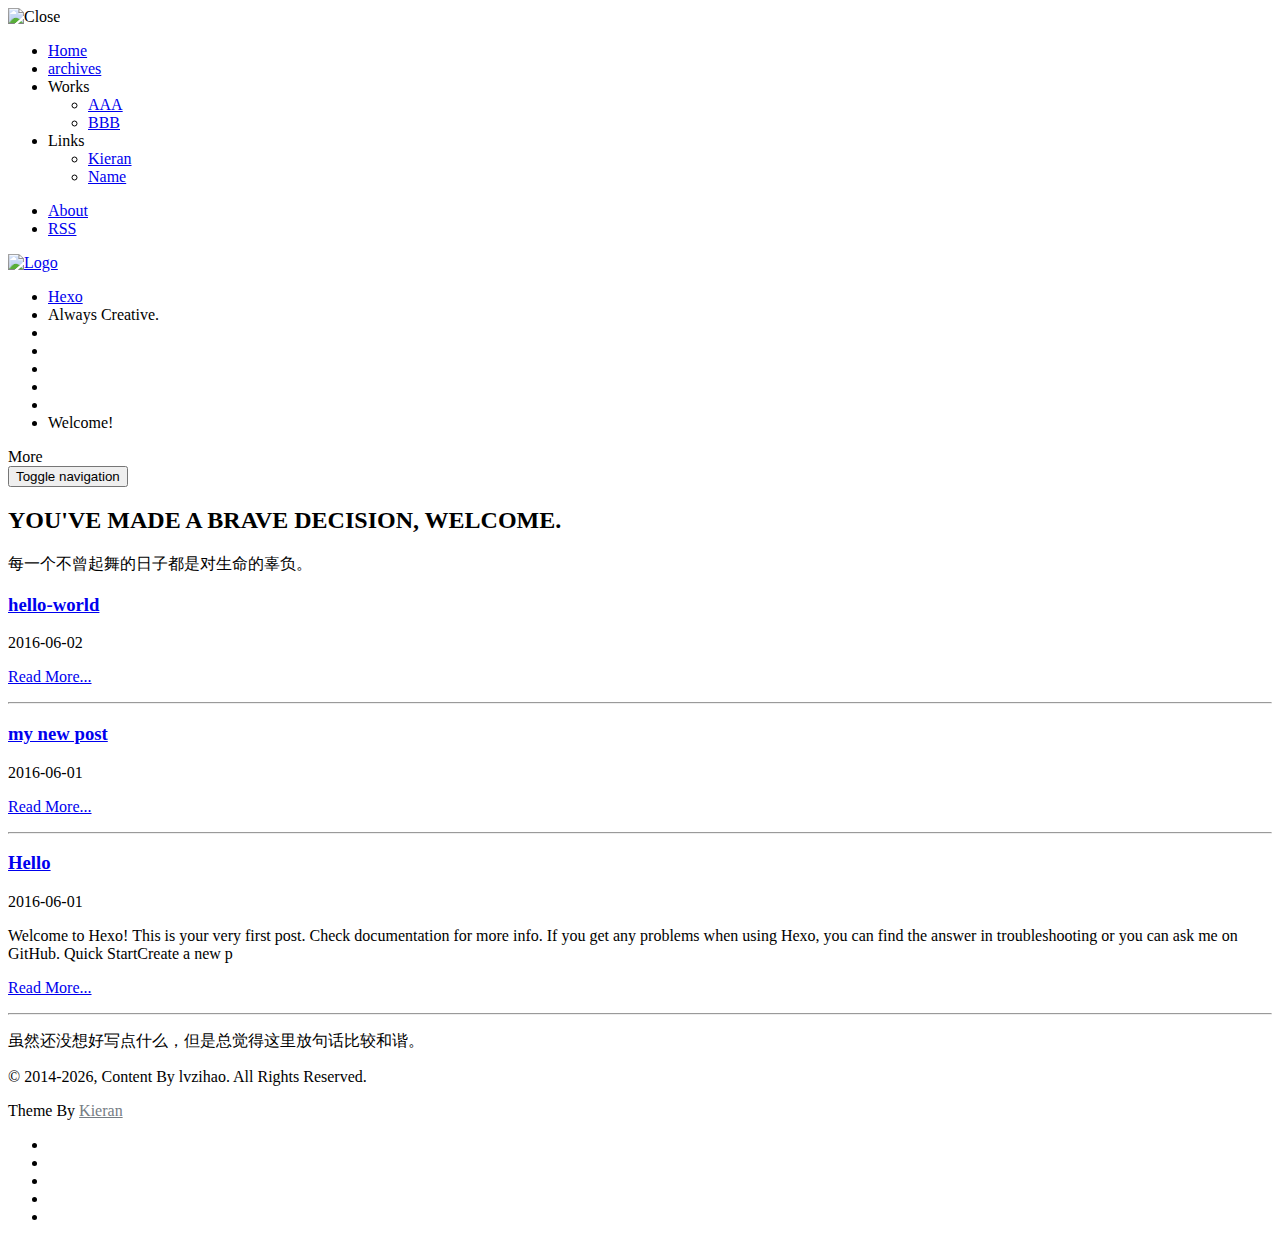
==== commit 81e4018e: "Site updated: 2016-06-02 10:45:17" ====
--- a/index.html
+++ b/index.html
@@ -1,35 +1,76 @@
-<!doctype html>
-
-
-
-  
-
-
-<html class="theme-next muse use-motion">
+<!DOCTYPE html>
+<!--[if lte IE 8 ]>
+<html class="ie" xmlns="http://www.w3.org/1999/xhtml" xml:lang="en-US" lang="en-US">
+<![endif]-->
+<!--[if (gte IE 9)|!(IE)]><!-->
+<!--
+***************  *      *     *
+      8          *    *       *
+      8          *  *         *
+      8          **           *
+      8          *  *         *
+      8          *    *       *
+      8          *      *     *
+      8          *        *   ***********    -----Theme By Kieran(http://go.kieran.top)
+-->
+<html xmlns="http://www.w3.org/1999/xhtml" xml:lang="en-US" lang="en-US">
+<!--<![endif]-->
+
 <head>
-  <meta charset="UTF-8"/>
-<meta http-equiv="X-UA-Compatible" content="IE=edge,chrome=1" />
-<meta name="viewport" content="width=device-width, initial-scale=1, maximum-scale=1"/>
-
-
-
-<meta http-equiv="Cache-Control" content="no-transform" />
-<meta http-equiv="Cache-Control" content="no-siteapp" />
-
-
-
-
-
-
-
-
-
-
-
-
-  
-  
-  <link href="/vendors/fancybox/source/jquery.fancybox.css?v=2.1.5" rel="stylesheet" type="text/css" />
+  <title>Hexo</title>
+  <!-- Meta data -->
+    <meta http-equiv="Content-Type" content="text/html" charset="UTF-8" >
+    <meta http-equiv="X-UA-Compatible" content="IE=edge"/>
+    <meta name="viewport" content="width=device-width, initial-scale=1.0" />
+    <meta name="generator" content="Hexo">
+    <meta name="author" content="lvzihao">
+    <meta name="description" content="" />
+    <meta name="keywords" content="" />
+
+    <!-- Favicon, (keep icon in root folder) -->
+    <link rel="Shortcut Icon" href="/img/favicon.ico" type="image/ico">
+
+    <link rel="alternate" href="/atom.xml" title="Hexo" type="application/atom+xml">
+    <link rel="stylesheet" href="/css/all.css" media="screen" type="text/css">
+	
+    <link rel="stylesheet" href="/highlightjs/vs.css" type="text/css">
+    
+    
+
+    <!-- Custom stylesheet, (add custom styles here, always load last) -->
+    <!-- Load our stylesheet for IE8 -->
+    <!--[if IE 8]>
+    <link rel="stylesheet" type="text/css" href="/css/ie8.css" />
+    <![endif]-->
+
+    <!-- Google Webfonts (Monserrat 400/700, Open Sans 400/600) -->
+    <link href='//fonts.useso.com/css?family=Montserrat:400,700' rel='stylesheet' type='text/css'>
+    <link href='//fonts.useso.com/css?family=Open+Sans:400,600' rel='stylesheet' type='text/css'>
+
+    <!-- Load our fonts individually if IE8+, to avoid faux bold & italic rendering -->
+    <!--[if IE]>
+    <link href='http://fonts.useso.com/css?family=Montserrat:400' rel='stylesheet' type='text/css'>
+    <link href='http://fonts.useso.com/css?family=Montserrat:700' rel='stylesheet' type='text/css'>
+    <link href='http://fonts.useso.com/css?family=Open+Sans:400' rel='stylesheet' type='text/css'>
+    <link href='http://fonts.useso.com/css?family=Open+Sans:600' rel='stylesheet' type='text/css'>
+    <![endif]-->
+
+    <!-- jQuery | Load our jQuery, with an alternative source fallback to a local version if request is unavailable -->
+    <script src="/js/jquery-1.11.1.min.js"></script>
+    <script>window.jQuery || document.write('<script src="js/jquery-1.11.1.min.js"><\/script>')</script>
+
+    <!-- Load these in the <head> for quicker IE8+ load times -->
+    <!-- HTML5 shim and Respond.js IE8 support of HTML5 elements and media queries -->
+    <!--[if lt IE 9]>
+    <script src="/js/html5shiv.min.js"></script>
+    <script src="/js/respond.min.js"></script>
+    <![endif]-->
+
+
+
+
+
+
 
 
 
@@ -37,562 +78,328 @@
   
   
   
+
   
-
-  
-    
-    
-  
-
-  
-
-  
-
-  
-
-  
-
-  
-    
-    
-    <link href="//fonts.googleapis.com/css?family=Lato:300,300italic,400,400italic,700,700italic&subset=latin,latin-ext" rel="stylesheet" type="text/css">
-  
-
-
-
-
-
-
-<link href="/vendors/font-awesome/css/font-awesome.min.css?v=4.4.0" rel="stylesheet" type="text/css" />
-
-<link href="/css/main.css?v=5.0.1" rel="stylesheet" type="text/css" />
-
-
-  <meta name="keywords" content="Hexo, NexT" />
-
-
-
-
-
-
-
-
-  <link rel="shortcut icon" type="image/x-icon" href="/favicon.ico?v=5.0.1" />
-
-
-
-
-
-
-<meta name="description">
-<meta property="og:type" content="website">
-<meta property="og:title" content="Hexo">
-<meta property="og:url" content="http://yoursite.com/index.html">
-<meta property="og:site_name" content="Hexo">
-<meta property="og:description">
-<meta name="twitter:card" content="summary">
-<meta name="twitter:title" content="Hexo">
-<meta name="twitter:description">
-
-
-
-<script type="text/javascript" id="hexo.configuration">
-  var NexT = window.NexT || {};
-  var CONFIG = {
-    scheme: 'Muse',
-    sidebar: {"position":"left","display":"post"},
-    fancybox: true,
-    motion: true,
-    duoshuo: {
-      userId: 0,
-      author: 'Author'
-    }
-  };
-</script>
-
-  <title> Hexo </title>
+  <style>.col-md-8.col-md-offset-2.opening-statement img{display:none;}</style>
 </head>
 
-<body itemscope itemtype="http://schema.org/WebPage" lang="">
-
-  
-
-
-
-
-
-
-
-
-
-
-  
-  
-    
-  
-
-  <div class="container one-collumn sidebar-position-left 
-   page-home 
- ">
-    <div class="headband"></div>
-
-    <header id="header" class="header" itemscope itemtype="http://schema.org/WPHeader">
-      <div class="header-inner"><div class="site-meta ">
-  
-
-  <div class="custom-logo-site-title">
-    <a href="/"  class="brand" rel="start">
-      <span class="logo-line-before"><i></i></span>
-      <span class="site-title">Hexo</span>
-      <span class="logo-line-after"><i></i></span>
-    </a>
-  </div>
-  <p class="site-subtitle"></p>
-</div>
-
-<div class="site-nav-toggle">
-  <button>
-    <span class="btn-bar"></span>
-    <span class="btn-bar"></span>
-    <span class="btn-bar"></span>
-  </button>
-</div>
-
-<nav class="site-nav">
-  
-
-  
-    <ul id="menu" class="menu">
-      
-        
-        <li class="menu-item menu-item-home">
-          <a href="/" rel="section">
-            
-              <i class="menu-item-icon fa fa-fw fa-home"></i> <br />
-            
-            Home
-          </a>
-        </li>
-      
-        
-        <li class="menu-item menu-item-archives">
-          <a href="/archives" rel="section">
-            
-              <i class="menu-item-icon fa fa-fw fa-archive"></i> <br />
-            
-            Archives
-          </a>
-        </li>
-      
-        
-        <li class="menu-item menu-item-tags">
-          <a href="/tags" rel="section">
-            
-              <i class="menu-item-icon fa fa-fw fa-tags"></i> <br />
-            
-            Tags
-          </a>
-        </li>
-      
-
-      
-    </ul>
-  
-
-  
-</nav>
-
- </div>
-    </header>
-
-    <main id="main" class="main">
-      <div class="main-inner">
-        <div class="content-wrap">
-          <div id="content" class="content">
-            
-  <section id="posts" class="posts-expand">
-    
-      
-
-  
-  
-
-  
-  
-  
-
-  <article class="post post-type-normal " itemscope itemtype="http://schema.org/Article">
-
-    
-      <header class="post-header">
-
-        
-        
-          <h1 class="post-title" itemprop="name headline">
+<!--
+<body class="home-template">
+-->
+<body id="index" class="lightnav animsition">
+
+      <!-- ============================ Off-canvas navigation =========================== -->
+
+    <div class="sb-slidebar sb-right sb-style-overlay sb-momentum-scrolling">
+        <div class="sb-close" aria-label="Close Menu" aria-hidden="true">
+            <img src="/img/close.png" alt="Close"/>
+        </div>
+        <!-- Lists in Slidebars -->
+        <ul class="sb-menu">
+            <li><a href="/" class="animsition-link" title="Home">Home</a></li>
+            <li><a href="/archives" class="animsition-link" title="archive">archives</a></li>
+            <!-- Dropdown Menu -->
+			 
+            <li>
+                <a class="sb-toggle-submenu">Works<span class="sb-caret"></span></a>
+                <ul class="sb-submenu">
+                    
+                        <li><a href="/" target="_BLANK" class="animsition-link">AAA</a></li>
+                    
+                        <li><a href="/atom.xml" target="_BLANK" class="animsition-link">BBB</a></li>
+                    
+                </ul>
+            </li>
             
             
-              
-                
-                <a class="post-title-link" href="/2016/06/01/my-new-post/" itemprop="url">
-                  my new post
-                </a>
-              
             
-          </h1>
+            <li>
+                <a class="sb-toggle-submenu">Links<span class="sb-caret"></span></a>
+                <ul class="sb-submenu">
+                    
+                    <li><a href="http://go.kieran.top/" class="animsition-link">Kieran</a></li>
+                    
+                    <li><a href="http://domain.com/" class="animsition-link">Name</a></li>
+                    
+                </ul>
+            </li>
+            
+        </ul>
+        <!-- Lists in Slidebars -->
+        <ul class="sb-menu secondary">
+            <li><a href="/about.html" class="animsition-link" title="about">About</a></li>
+            <li><a href="/atom.xml" class="animsition-link" title="rss">RSS</a></li>
+        </ul>
+    </div>
+    
+    <!-- ============================ END Off-canvas navigation =========================== -->
+
+    <!-- ============================ #sb-site Main Page Wrapper =========================== -->
+
+    <div id="sb-site">
+        <!-- #sb-site - All page content should be contained within this id, except the off-canvas navigation itself -->
+
+        <!-- ============================ Header & Logo bar =========================== -->
+
+        <div id="navigation" class="navbar navbar-fixed-top">
+            <div class="navbar-inner">
+                <div class="container">
+                    <!-- Nav logo -->
+                    <div class="logo">
+                        <a href="/" title="Logo" class="animsition-link">
+                         <img src="/img/logo.png" alt="Logo" width="35px;"/> 
+                        </a>
+                    </div>
+                    <!-- // Nav logo -->
+                    <!-- Info-bar -->
+                    <nav>
+                        <ul class="nav">
+                            <li><a href="/" class="animsition-link">Hexo</a></li>
+                            <li class="nolink"><span>Always </span>Creative.</li>
+                            
+                            <li><a href="https://github.com/" title="Github" target="_blank"><i class="icon-github"></i></a></li>
+                            
+                            
+                            <li><a href="https://twitter.com/" title="Twitter" target="_blank"><i class="icon-twitter"></i></a></li>
+                            
+                            
+                            <li><a href="https://www.facebook.com/" title="Facebook" target="_blank"><i class="icon-facebook"></i></a></li>
+                            
+                            
+                            <li><a href="https://google.com/" title="Google-Plus" target="_blank"><i class="icon-google-plus"></i></a></li>
+                            
+                            
+                            <li><a href="http://weibo.com/" title="Sina-Weibo" target="_blank"><i class="icon-sina-weibo"></i></a></li>
+                            
+                            <li class="nolink"><span>Welcome!</span></li>
+                        </ul>
+                    </nav>
+                    <!--// Info-bar -->
+                </div>
+                <!-- // .container -->
+                <div class="learnmore sb-toggle-right">More</div>
+                <button type="button" class="navbar-toggle menu-icon sb-toggle-right" title="More">
+                <span class="sr-only">Toggle navigation</span>
+                <span class="icon-bar before"></span>
+                <span class="icon-bar main"></span>
+                <span class="icon-bar after"></span>
+                </button>
+            </div>
+            <!-- // .navbar-inner -->
+        </div>
+
+        <!-- ============================ Header & Logo bar =========================== -->
+
+        <!-- ============================ Hero Image =========================== -->
+
+        <section id="hero" class="scrollme">
+            <div class="container-fluid element-img" style="background: url(/img/bg_img.jpg) no-repeat center center fixed;background-size: cover">
+                <div class="row">
+                    <div class="col-xs-12 col-sm-8 col-sm-offset-2 col-md-8 col-md-offset-2 vertical-align cover boost text-center">
+                        <div class="center-me animateme" data-when="exit" data-from="0" data-to="0.6" data-opacity="0" data-translatey="100">
+                            <div>
+                            	
+                                <h2>YOU'VE MADE A <span>BRAVE</span> DECISION, WELCOME.</h2>
+                                <p></p>
+				    			
+                                <h2></h2>
+                                <p>每一个不曾起舞的日子都是对生命的辜负。</p>
+				    			
+
+                            </div>
+                        </div>
+                    </div>
+                    <!-- // .col-md-12 -->
+                </div>
+                <div class="herofade beige-dk"></div>
+            </div>
+        </section>
+
+        <!-- Height spacing helper -->
+        <div class="heightblock"></div>
+        <!-- // End height spacing helper -->
+
+        <!-- ============================ END Hero Image =========================== -->
+      <!-- ============================ Content =========================== -->
+
+<section id="intro">
+    <div class="container">
         
-
-        <div class="post-meta">
-          <span class="post-time">
-            <span class="post-meta-item-icon">
-              <i class="fa fa-calendar-o"></i>
-            </span>
-            <span class="post-meta-item-text">Posted on</span>
-            <time itemprop="dateCreated" datetime="2016-06-01T19:09:42+08:00" content="2016-06-01">
-              2016-06-01
-            </time>
-          </span>
-
-          
-
-          
-            
-          
-
-          
-
+        <div class="row">
+            <div class="col-md-8 col-md-offset-2 opening-statement">
+                <div class="col-md-4">
+                    <h3><a href="/2016/06/02/hello-world-1/">hello-world</a></h3>
+                    <span>
+                        <span class="post-meta">
+      <time datetime="2016-06-02T02:39:13.000Z" itemprop="datePublished">
+          2016-06-02
+      </time>
+    
+</span>
+                    </span>
+                </div>
+                <div class="col-md-8">
+                    <p>
+                      
+                        
+                      
+                    </p>
+                    
+                    <p class="pull-right readMore">
+                        <a href="/2016/06/02/hello-world-1/">Read More...</a>
+                    </p>
+                    
+                </div>
+                <div class="clearfix"></div>
+                <hr class="nogutter">
+            </div>
+        </div>
+        
+        <div class="row">
+            <div class="col-md-8 col-md-offset-2 opening-statement">
+                <div class="col-md-4">
+                    <h3><a href="/2016/06/01/my-new-post/">my new post</a></h3>
+                    <span>
+                        <span class="post-meta">
+      <time datetime="2016-06-01T11:09:42.000Z" itemprop="datePublished">
+          2016-06-01
+      </time>
+    
+</span>
+                    </span>
+                </div>
+                <div class="col-md-8">
+                    <p>
+                      
+                        
+                      
+                    </p>
+                    
+                    <p class="pull-right readMore">
+                        <a href="/2016/06/01/my-new-post/">Read More...</a>
+                    </p>
+                    
+                </div>
+                <div class="clearfix"></div>
+                <hr class="nogutter">
+            </div>
+        </div>
+        
+        <div class="row">
+            <div class="col-md-8 col-md-offset-2 opening-statement">
+                <div class="col-md-4">
+                    <h3><a href="/2016/06/01/hello-world/">Hello</a></h3>
+                    <span>
+                        <span class="post-meta">
+      <time datetime="2016-06-01T08:57:51.765Z" itemprop="datePublished">
+          2016-06-01
+      </time>
+    
+</span>
+                    </span>
+                </div>
+                <div class="col-md-8">
+                    <p>
+                      
+                        Welcome to Hexo! This is your very first post. Check documentation for more info. If you get any problems when using Hexo, you can find the answer in troubleshooting or you can ask me on GitHub.
+Quick StartCreate a new p
+                      
+                    </p>
+                    
+                    <p class="pull-right readMore">
+                        <a href="/2016/06/01/hello-world/">Read More...</a>
+                    </p>
+                    
+                </div>
+                <div class="clearfix"></div>
+                <hr class="nogutter">
+            </div>
+        </div>
+        
+        <nav class="pagination" role="pagination">
           
           
-
-          
-        </div>
-      </header>
-    
-
-
-    <div class="post-body" itemprop="articleBody">
+        </nav>
+    </div>
+</section>
+<section id="statement">
+    <div class="container text-center wow fadeInUp" data-wow-delay="0.5s">
+        <div class="row">
+            <p>虽然还没想好写点什么，但是总觉得这里放句话比较和谐。</p>
+        </div>
+    </div>
+</section>
+<!-- ============================ END Content =========================== -->
 
       
-      
-
-      
+<!-- ============================ Footer =========================== -->
+
+<footer>
+    <div class="container">
+            <div class="copy">
+                <p>
+                    &copy; 2014<script>new Date().getFullYear()>2010&&document.write("-"+new Date().getFullYear());</script>, Content By lvzihao. All Rights Reserved.
+                </p>
+                <p>Theme By <a href="//go.kieran.top" style="color: #767D84">Kieran</a></p>
+            </div>
+            <div class="social">
+                <ul>
+                    
+                    <li><a href="https://github.com/" title="Github" target="_blank"><i class="icon-github"></i></a>&nbsp;</li>
+                    
+                    
+                    <li><a href="https://twitter.com/" title="Twitter" target="_blank"><i class="icon-twitter"></i></a>&nbsp;</li>
+                    
+                    
+                    <li><a href="https://www.facebook.com/" title="Facebook" target="_blank"><i class="icon-facebook"></i></a>&nbsp;</li>
+                    
+                    
+                    <li><a href="https://google.com/" title="Google-Plus" target="_blank"><i class="icon-google-plus"></i></a>&nbsp;</li>
+                    
+                    
+                    <li><a href="http://weibo.com/" title="Sina-Weibo" target="_blank"><i class="icon-sina-weibo"></i></a>&nbsp;</li>
+                    
+                </ul>
+            </div>
+            <div class="clearfix"> </div>
+        </div>
+</footer>
+
+<!-- ============================ END Footer =========================== -->
+      <!-- Load our scripts -->
         
-          
-            
-          
-        
-      
-    </div>
-
-    <div>
-      
-    </div>
-
-    <div>
-      
-    </div>
-
-    <footer class="post-footer">
-      
-
-      
-
-      
-      
-        <div class="post-eof"></div>
-      
-    </footer>
-  </article>
-
-
-    
-      
-
-  
-  
-
-  
-  
-  
-
-  <article class="post post-type-normal " itemscope itemtype="http://schema.org/Article">
-
-    
-      <header class="post-header">
-
-        
-        
-          <h1 class="post-title" itemprop="name headline">
-            
-            
-              
-                
-                <a class="post-title-link" href="/2016/06/01/hello-world/" itemprop="url">
-                  Hello World
-                </a>
-              
-            
-          </h1>
-        
-
-        <div class="post-meta">
-          <span class="post-time">
-            <span class="post-meta-item-icon">
-              <i class="fa fa-calendar-o"></i>
-            </span>
-            <span class="post-meta-item-text">Posted on</span>
-            <time itemprop="dateCreated" datetime="2016-06-01T16:57:51+08:00" content="2016-06-01">
-              2016-06-01
-            </time>
-          </span>
-
-          
-
-          
-            
-          
-
-          
-
-          
-          
-
-          
-        </div>
-      </header>
-    
-
-
-    <div class="post-body" itemprop="articleBody">
-
-      
-      
-
-      
-        
-          
-            <p>Welcome to <a href="https://hexo.io/" target="_blank" rel="external">Hexo</a>! This is your very first post. Check <a href="https://hexo.io/docs/" target="_blank" rel="external">documentation</a> for more info. If you get any problems when using Hexo, you can find the answer in <a href="https://hexo.io/docs/troubleshooting.html" target="_blank" rel="external">troubleshooting</a> or you can ask me on <a href="https://github.com/hexojs/hexo/issues" target="_blank" rel="external">GitHub</a>.</p>
-<h2 id="Quick-Start"><a href="#Quick-Start" class="headerlink" title="Quick Start"></a>Quick Start</h2><h3 id="Create-a-new-post"><a href="#Create-a-new-post" class="headerlink" title="Create a new post"></a>Create a new post</h3><figure class="highlight bash"><table><tr><td class="gutter"><pre><span class="line">1</span><br></pre></td><td class="code"><pre><span class="line">$ hexo new <span class="string">"My New Post"</span></span><br></pre></td></tr></table></figure>
-<p>More info: <a href="https://hexo.io/docs/writing.html" target="_blank" rel="external">Writing</a></p>
-<h3 id="Run-server"><a href="#Run-server" class="headerlink" title="Run server"></a>Run server</h3><figure class="highlight bash"><table><tr><td class="gutter"><pre><span class="line">1</span><br></pre></td><td class="code"><pre><span class="line">$ hexo server</span><br></pre></td></tr></table></figure>
-<p>More info: <a href="https://hexo.io/docs/server.html" target="_blank" rel="external">Server</a></p>
-<h3 id="Generate-static-files"><a href="#Generate-static-files" class="headerlink" title="Generate static files"></a>Generate static files</h3><figure class="highlight bash"><table><tr><td class="gutter"><pre><span class="line">1</span><br></pre></td><td class="code"><pre><span class="line">$ hexo generate</span><br></pre></td></tr></table></figure>
-<p>More info: <a href="https://hexo.io/docs/generating.html" target="_blank" rel="external">Generating</a></p>
-<h3 id="Deploy-to-remote-sites"><a href="#Deploy-to-remote-sites" class="headerlink" title="Deploy to remote sites"></a>Deploy to remote sites</h3><figure class="highlight bash"><table><tr><td class="gutter"><pre><span class="line">1</span><br></pre></td><td class="code"><pre><span class="line">$ hexo deploy</span><br></pre></td></tr></table></figure>
-<p>More info: <a href="https://hexo.io/docs/deployment.html" target="_blank" rel="external">Deployment</a></p>
-
-          
-        
-      
-    </div>
-
-    <div>
-      
-    </div>
-
-    <div>
-      
-    </div>
-
-    <footer class="post-footer">
-      
-
-      
-
-      
-      
-        <div class="post-eof"></div>
-      
-    </footer>
-  </article>
-
-
-    
-  </section>
-
-  
-
-
-          </div>
-          
-
-
-          
-
-        </div>
-        
-          
-  
-  <div class="sidebar-toggle">
-    <div class="sidebar-toggle-line-wrap">
-      <span class="sidebar-toggle-line sidebar-toggle-line-first"></span>
-      <span class="sidebar-toggle-line sidebar-toggle-line-middle"></span>
-      <span class="sidebar-toggle-line sidebar-toggle-line-last"></span>
-    </div>
-  </div>
-
-  <aside id="sidebar" class="sidebar">
-    <div class="sidebar-inner">
-
-      
-
-      
-
-      <section class="site-overview sidebar-panel  sidebar-panel-active ">
-        <div class="site-author motion-element" itemprop="author" itemscope itemtype="http://schema.org/Person">
-          <img class="site-author-image" itemprop="image"
-               src="/images/avatar.gif"
-               alt="lvzihao" />
-          <p class="site-author-name" itemprop="name">lvzihao</p>
-          <p class="site-description motion-element" itemprop="description"></p>
-        </div>
-        <nav class="site-state motion-element">
-          <div class="site-state-item site-state-posts">
-            <a href="/archives">
-              <span class="site-state-item-count">2</span>
-              <span class="site-state-item-name">posts</span>
-            </a>
-          </div>
-
-          
-
-          
-
-        </nav>
-
-        
-
-        <div class="links-of-author motion-element">
-          
-        </div>
-
-        
-        
-
-        
-        
-
-      </section>
-
-      
-
-    </div>
-  </aside>
-
-
-        
-      </div>
-    </main>
-
-    <footer id="footer" class="footer">
-      <div class="footer-inner">
-        <div class="copyright" >
-  
-  &copy; 
-  <span itemprop="copyrightYear">2016</span>
-  <span class="with-love">
-    <i class="fa fa-heart"></i>
-  </span>
-  <span class="author" itemprop="copyrightHolder">lvzihao</span>
-</div>
-
-<div class="powered-by">
-  Powered by <a class="theme-link" href="http://hexo.io">Hexo</a>
-</div>
-
-<div class="theme-info">
-  Theme -
-  <a class="theme-link" href="https://github.com/iissnan/hexo-theme-next">
-    NexT.Muse
-  </a>
-</div>
-
-        
-
-        
-      </div>
-    </footer>
-
-    <div class="back-to-top">
-      <i class="fa fa-arrow-up"></i>
-    </div>
-  </div>
-
-  
-
+<!-- Resizable 'on-demand' full-height hero -->
 <script type="text/javascript">
-  if (Object.prototype.toString.call(window.Promise) !== '[object Function]') {
-    window.Promise = null;
-  }
+    
+    var resizeHero = function () {
+        var hero = $(".cover,.heightblock"),
+            window1 = $(window);
+        hero.css({
+            "height": window1.height()
+        });
+    };
+    
+    resizeHero();
+    
+    $(window).resize(function () {
+        resizeHero();
+    });
 </script>
-
-
-
-
-
-
-
-
-
-  
-
-
-
-  
-  <script type="text/javascript" src="/vendors/jquery/index.js?v=2.1.3"></script>
-
-  
-  <script type="text/javascript" src="/vendors/fastclick/lib/fastclick.min.js?v=1.0.6"></script>
-
-  
-  <script type="text/javascript" src="/vendors/jquery_lazyload/jquery.lazyload.js?v=1.9.7"></script>
-
-  
-  <script type="text/javascript" src="/vendors/velocity/velocity.min.js?v=1.2.1"></script>
-
-  
-  <script type="text/javascript" src="/vendors/velocity/velocity.ui.min.js?v=1.2.1"></script>
-
-  
-  <script type="text/javascript" src="/vendors/fancybox/source/jquery.fancybox.pack.js?v=2.1.5"></script>
-
-
-  
-
-
-  <script type="text/javascript" src="/js/src/utils.js?v=5.0.1"></script>
-
-  <script type="text/javascript" src="/js/src/motion.js?v=5.0.1"></script>
-
-
-
-  
-  
-
-  
-
-  
-
-
-  <script type="text/javascript" src="/js/src/bootstrap.js?v=5.0.1"></script>
-
-
-
-  
-
-
-
-  
-
-
-
-
-  
-  
-  
-
-  
-
-  
+<script src="/js/plugins.min.js"></script><!-- Bootstrap core and concatenated plugins always load here -->
+<script src="/js/jquery.flexslider-min.js"></script><!-- Flexslider plugin -->
+<script src="/js/scripts.js"></script><!-- Theme scripts -->
+
+<!-- Initiate flexslider plugin -->
+<script type="text/javascript">
+    $(document).ready(function($) {
+      $('.flexslider').flexslider({
+        animation: "fade",
+        prevText: "",
+        nextText: "",
+        directionNav: true
+      });
+    });
+</script>
 
 </body>
 </html>
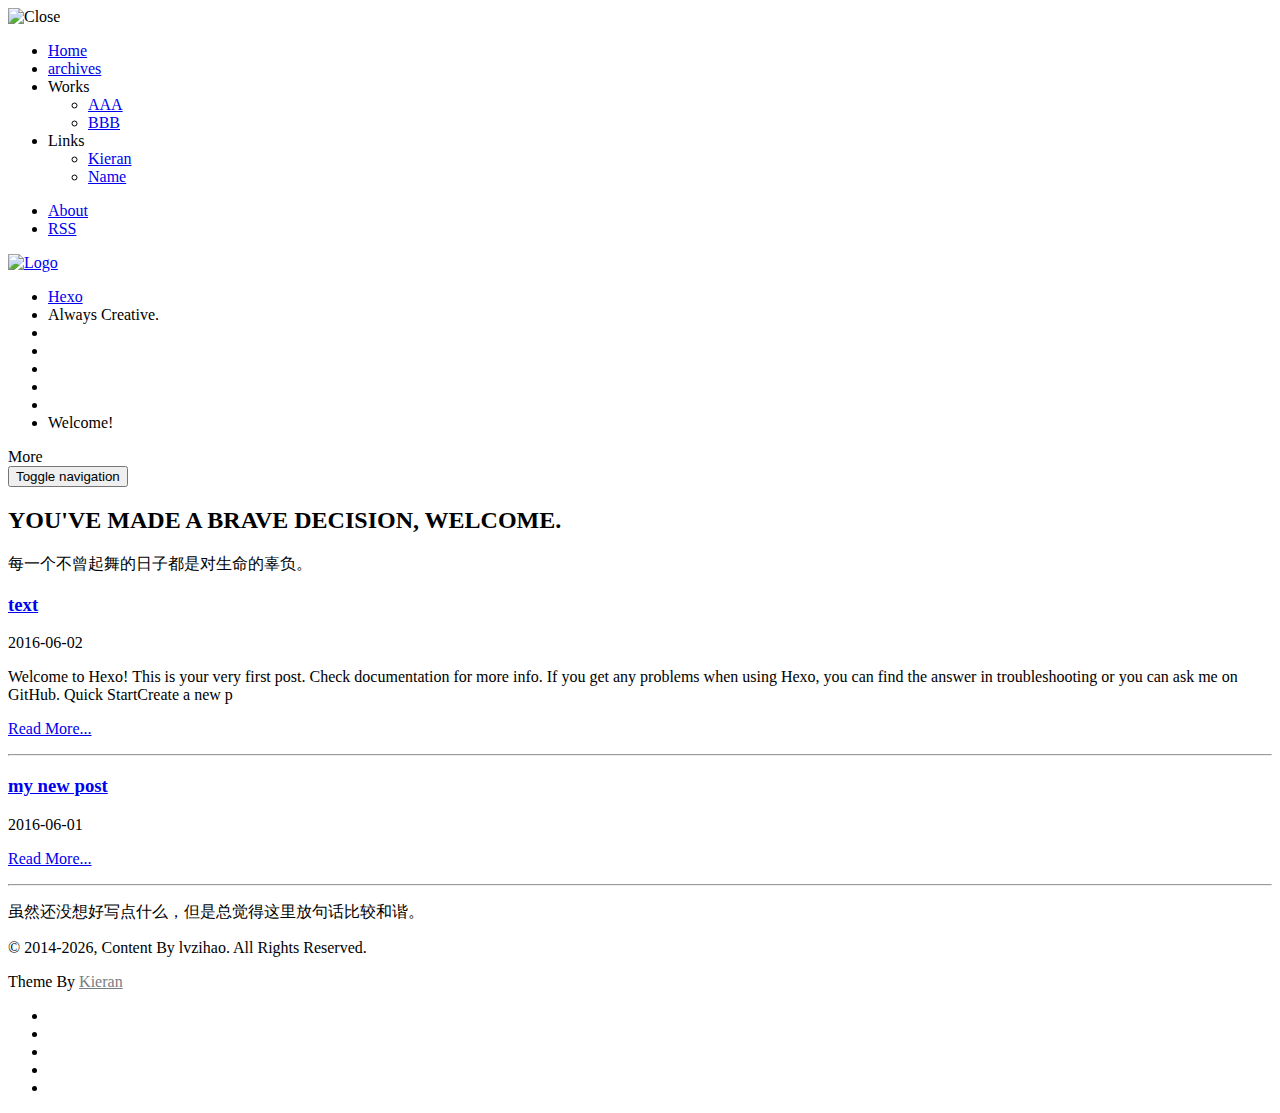
==== commit 815365c4: "Site updated: 2016-06-02 11:07:54" ====
--- a/index.html
+++ b/index.html
@@ -228,10 +228,10 @@
         <div class="row">
             <div class="col-md-8 col-md-offset-2 opening-statement">
                 <div class="col-md-4">
-                    <h3><a href="/2016/06/02/hello-world-1/">hello-world</a></h3>
+                    <h3><a href="/2016/06/02/hello-world/">text</a></h3>
                     <span>
                         <span class="post-meta">
-      <time datetime="2016-06-02T02:39:13.000Z" itemprop="datePublished">
+      <time datetime="2016-06-02T02:59:16.046Z" itemprop="datePublished">
           2016-06-02
       </time>
     
@@ -241,12 +241,13 @@
                 <div class="col-md-8">
                     <p>
                       
-                        
+                        Welcome to Hexo! This is your very first post. Check documentation for more info. If you get any problems when using Hexo, you can find the answer in troubleshooting or you can ask me on GitHub.
+Quick StartCreate a new p
                       
                     </p>
                     
                     <p class="pull-right readMore">
-                        <a href="/2016/06/02/hello-world-1/">Read More...</a>
+                        <a href="/2016/06/02/hello-world/">Read More...</a>
                     </p>
                     
                 </div>
@@ -277,37 +278,6 @@
                     
                     <p class="pull-right readMore">
                         <a href="/2016/06/01/my-new-post/">Read More...</a>
-                    </p>
-                    
-                </div>
-                <div class="clearfix"></div>
-                <hr class="nogutter">
-            </div>
-        </div>
-        
-        <div class="row">
-            <div class="col-md-8 col-md-offset-2 opening-statement">
-                <div class="col-md-4">
-                    <h3><a href="/2016/06/01/hello-world/">Hello</a></h3>
-                    <span>
-                        <span class="post-meta">
-      <time datetime="2016-06-01T08:57:51.765Z" itemprop="datePublished">
-          2016-06-01
-      </time>
-    
-</span>
-                    </span>
-                </div>
-                <div class="col-md-8">
-                    <p>
-                      
-                        Welcome to Hexo! This is your very first post. Check documentation for more info. If you get any problems when using Hexo, you can find the answer in troubleshooting or you can ask me on GitHub.
-Quick StartCreate a new p
-                      
-                    </p>
-                    
-                    <p class="pull-right readMore">
-                        <a href="/2016/06/01/hello-world/">Read More...</a>
                     </p>
                     
                 </div>
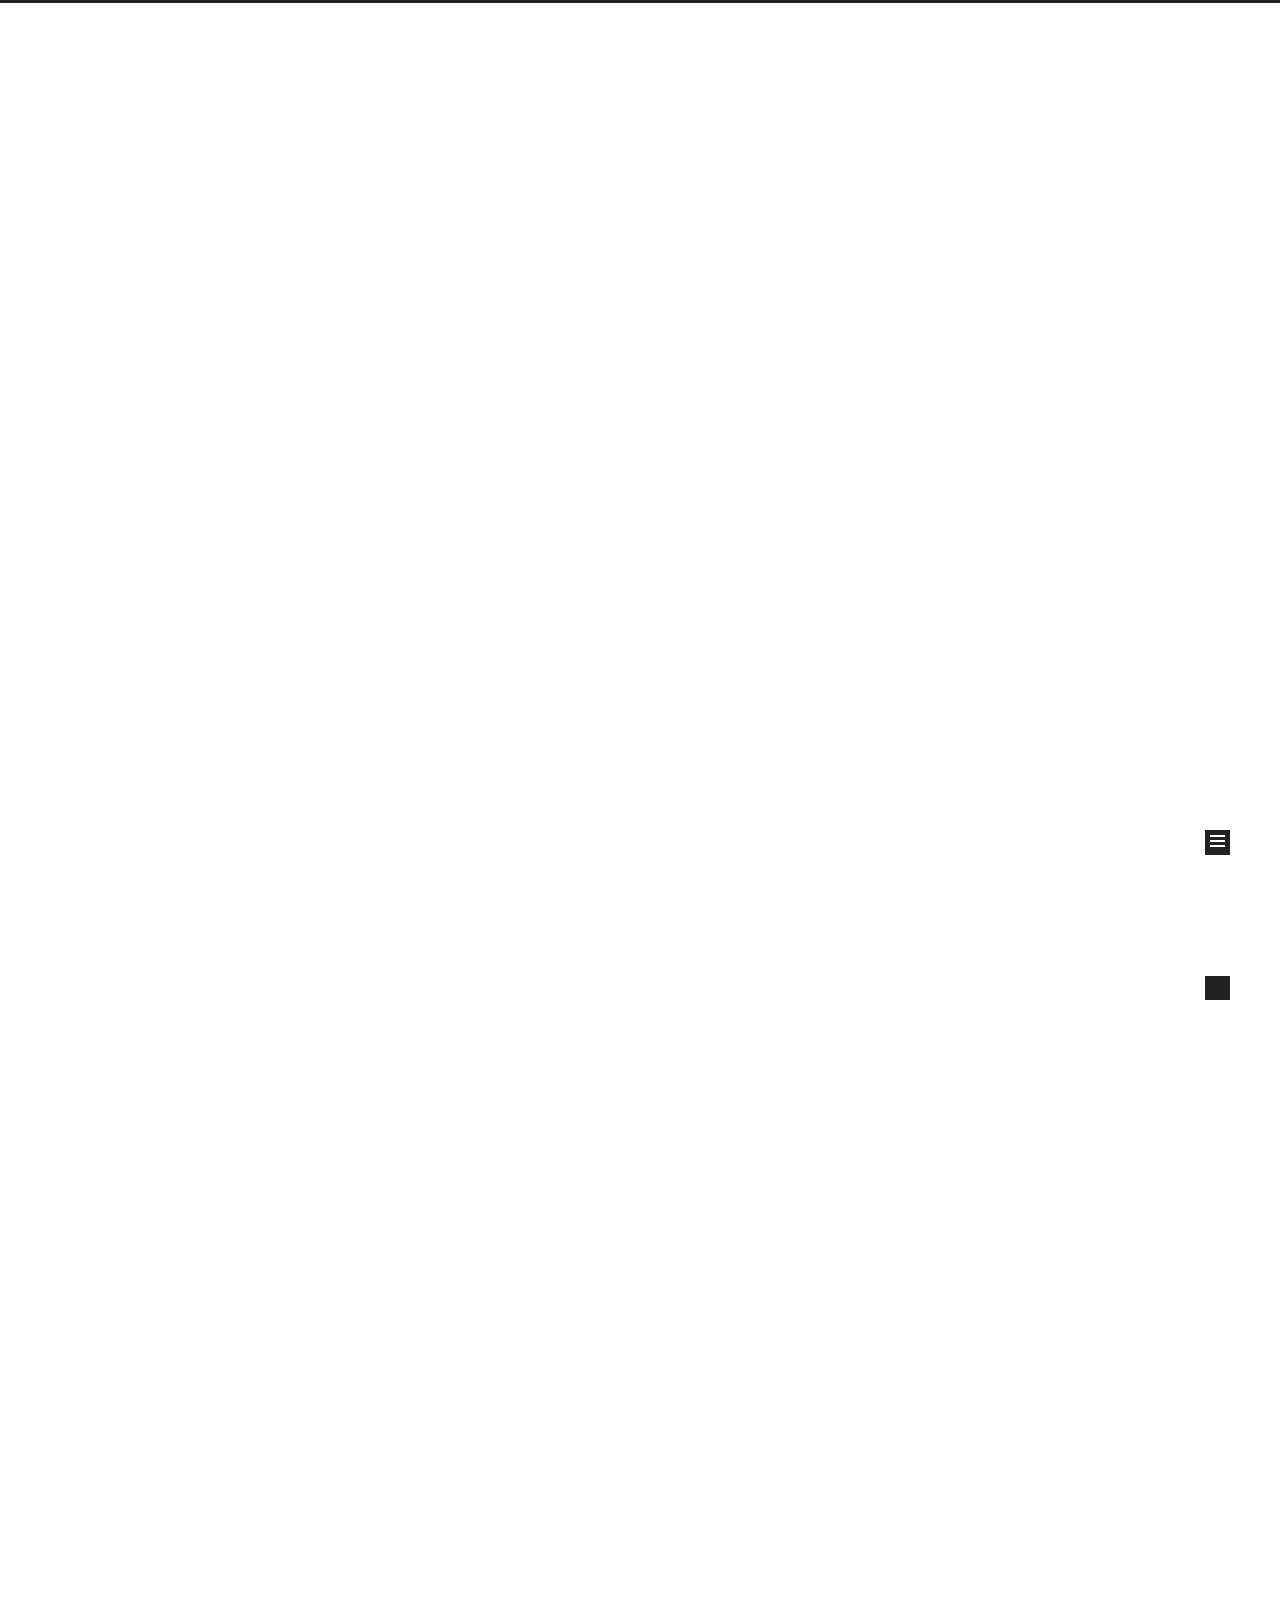
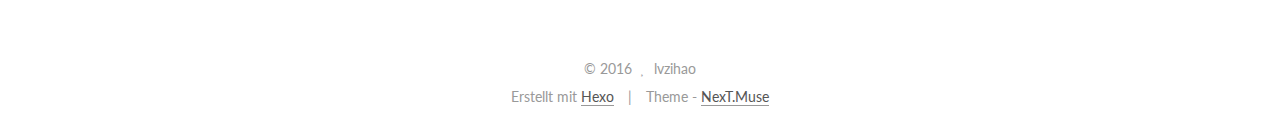
==== commit 8dbd014e: "Site updated: 2016-06-02 12:56:15" ====
--- a/index.html
+++ b/index.html
@@ -1,375 +1,597 @@
-<!DOCTYPE html>
-<!--[if lte IE 8 ]>
-<html class="ie" xmlns="http://www.w3.org/1999/xhtml" xml:lang="en-US" lang="en-US">
-<![endif]-->
-<!--[if (gte IE 9)|!(IE)]><!-->
-<!--
-***************  *      *     *
-      8          *    *       *
-      8          *  *         *
-      8          **           *
-      8          *  *         *
-      8          *    *       *
-      8          *      *     *
-      8          *        *   ***********    -----Theme By Kieran(http://go.kieran.top)
--->
-<html xmlns="http://www.w3.org/1999/xhtml" xml:lang="en-US" lang="en-US">
-<!--<![endif]-->
-
+<!doctype html>
+
+
+
+  
+
+
+<html class="theme-next muse use-motion">
 <head>
-  <title>Hexo</title>
-  <!-- Meta data -->
-    <meta http-equiv="Content-Type" content="text/html" charset="UTF-8" >
-    <meta http-equiv="X-UA-Compatible" content="IE=edge"/>
-    <meta name="viewport" content="width=device-width, initial-scale=1.0" />
-    <meta name="generator" content="Hexo">
-    <meta name="author" content="lvzihao">
-    <meta name="description" content="" />
-    <meta name="keywords" content="" />
-
-    <!-- Favicon, (keep icon in root folder) -->
-    <link rel="Shortcut Icon" href="/img/favicon.ico" type="image/ico">
-
-    <link rel="alternate" href="/atom.xml" title="Hexo" type="application/atom+xml">
-    <link rel="stylesheet" href="/css/all.css" media="screen" type="text/css">
-	
-    <link rel="stylesheet" href="/highlightjs/vs.css" type="text/css">
-    
-    
-
-    <!-- Custom stylesheet, (add custom styles here, always load last) -->
-    <!-- Load our stylesheet for IE8 -->
-    <!--[if IE 8]>
-    <link rel="stylesheet" type="text/css" href="/css/ie8.css" />
-    <![endif]-->
-
-    <!-- Google Webfonts (Monserrat 400/700, Open Sans 400/600) -->
-    <link href='//fonts.useso.com/css?family=Montserrat:400,700' rel='stylesheet' type='text/css'>
-    <link href='//fonts.useso.com/css?family=Open+Sans:400,600' rel='stylesheet' type='text/css'>
-
-    <!-- Load our fonts individually if IE8+, to avoid faux bold & italic rendering -->
-    <!--[if IE]>
-    <link href='http://fonts.useso.com/css?family=Montserrat:400' rel='stylesheet' type='text/css'>
-    <link href='http://fonts.useso.com/css?family=Montserrat:700' rel='stylesheet' type='text/css'>
-    <link href='http://fonts.useso.com/css?family=Open+Sans:400' rel='stylesheet' type='text/css'>
-    <link href='http://fonts.useso.com/css?family=Open+Sans:600' rel='stylesheet' type='text/css'>
-    <![endif]-->
-
-    <!-- jQuery | Load our jQuery, with an alternative source fallback to a local version if request is unavailable -->
-    <script src="/js/jquery-1.11.1.min.js"></script>
-    <script>window.jQuery || document.write('<script src="js/jquery-1.11.1.min.js"><\/script>')</script>
-
-    <!-- Load these in the <head> for quicker IE8+ load times -->
-    <!-- HTML5 shim and Respond.js IE8 support of HTML5 elements and media queries -->
-    <!--[if lt IE 9]>
-    <script src="/js/html5shiv.min.js"></script>
-    <script src="/js/respond.min.js"></script>
-    <![endif]-->
-
-
-
-
-
-
-
-
-
-
-  
-  
-  
-
-  
-  <style>.col-md-8.col-md-offset-2.opening-statement img{display:none;}</style>
+  <meta charset="UTF-8"/>
+<meta http-equiv="X-UA-Compatible" content="IE=edge,chrome=1" />
+<meta name="viewport" content="width=device-width, initial-scale=1, maximum-scale=1"/>
+
+
+
+<meta http-equiv="Cache-Control" content="no-transform" />
+<meta http-equiv="Cache-Control" content="no-siteapp" />
+
+
+
+
+
+
+
+
+
+
+
+
+  
+  
+  <link href="/vendors/fancybox/source/jquery.fancybox.css?v=2.1.5" rel="stylesheet" type="text/css" />
+
+
+
+
+  
+  
+  
+  
+
+  
+    
+    
+  
+
+  
+
+  
+
+  
+
+  
+
+  
+    
+    
+    <link href="//fonts.googleapis.com/css?family=Lato:300,300italic,400,400italic,700,700italic&subset=latin,latin-ext" rel="stylesheet" type="text/css">
+  
+
+
+
+
+
+
+<link href="/vendors/font-awesome/css/font-awesome.min.css?v=4.4.0" rel="stylesheet" type="text/css" />
+
+<link href="/css/main.css?v=5.0.1" rel="stylesheet" type="text/css" />
+
+
+  <meta name="keywords" content="Hexo, NexT" />
+
+
+
+
+
+
+
+
+  <link rel="shortcut icon" type="image/x-icon" href="/favicon.ico?v=5.0.1" />
+
+
+
+
+
+
+<meta name="description">
+<meta property="og:type" content="website">
+<meta property="og:title" content="hexo">
+<meta property="og:url" content="http://yoursite.com/index.html">
+<meta property="og:site_name" content="hexo">
+<meta property="og:description">
+<meta name="twitter:card" content="summary">
+<meta name="twitter:title" content="hexo">
+<meta name="twitter:description">
+
+
+
+<script type="text/javascript" id="hexo.configuration">
+  var NexT = window.NexT || {};
+  var CONFIG = {
+    scheme: 'Muse',
+    sidebar: {"position":"left","display":"post"},
+    fancybox: true,
+    motion: true,
+    duoshuo: {
+      userId: 0,
+      author: 'Author'
+    }
+  };
+</script>
+
+  <title> hexo </title>
 </head>
 
-<!--
-<body class="home-template">
--->
-<body id="index" class="lightnav animsition">
-
-      <!-- ============================ Off-canvas navigation =========================== -->
-
-    <div class="sb-slidebar sb-right sb-style-overlay sb-momentum-scrolling">
-        <div class="sb-close" aria-label="Close Menu" aria-hidden="true">
-            <img src="/img/close.png" alt="Close"/>
+<body itemscope itemtype="http://schema.org/WebPage" lang="">
+
+  
+
+
+
+
+
+
+
+
+
+
+  
+  
+    
+  
+
+  <div class="container one-collumn sidebar-position-left 
+   page-home 
+ ">
+    <div class="headband"></div>
+
+    <header id="header" class="header" itemscope itemtype="http://schema.org/WPHeader">
+      <div class="header-inner"><div class="site-meta ">
+  
+
+  <div class="custom-logo-site-title">
+    <a href="/"  class="brand" rel="start">
+      <span class="logo-line-before"><i></i></span>
+      <span class="site-title">hexo</span>
+      <span class="logo-line-after"><i></i></span>
+    </a>
+  </div>
+  <p class="site-subtitle"></p>
+</div>
+
+<div class="site-nav-toggle">
+  <button>
+    <span class="btn-bar"></span>
+    <span class="btn-bar"></span>
+    <span class="btn-bar"></span>
+  </button>
+</div>
+
+<nav class="site-nav">
+  
+
+  
+    <ul id="menu" class="menu">
+      
+        
+        <li class="menu-item menu-item-home">
+          <a href="/" rel="section">
+            
+              <i class="menu-item-icon fa fa-fw fa-home"></i> <br />
+            
+            Startseite
+          </a>
+        </li>
+      
+        
+        <li class="menu-item menu-item-archives">
+          <a href="/archives" rel="section">
+            
+              <i class="menu-item-icon fa fa-fw fa-archive"></i> <br />
+            
+            Archiv
+          </a>
+        </li>
+      
+        
+        <li class="menu-item menu-item-tags">
+          <a href="/tags" rel="section">
+            
+              <i class="menu-item-icon fa fa-fw fa-tags"></i> <br />
+            
+            Tags
+          </a>
+        </li>
+      
+
+      
+    </ul>
+  
+
+  
+</nav>
+
+ </div>
+    </header>
+
+    <main id="main" class="main">
+      <div class="main-inner">
+        <div class="content-wrap">
+          <div id="content" class="content">
+            
+  <section id="posts" class="posts-expand">
+    
+      
+
+  
+  
+
+  
+  
+  
+
+  <article class="post post-type-normal " itemscope itemtype="http://schema.org/Article">
+
+    
+      <header class="post-header">
+
+        
+        
+          <h1 class="post-title" itemprop="name headline">
+            
+            
+              
+                
+                <a class="post-title-link" href="/2016/06/02/hello-world/" itemprop="url">
+                  hello
+                </a>
+              
+            
+          </h1>
+        
+
+        <div class="post-meta">
+          <span class="post-time">
+            <span class="post-meta-item-icon">
+              <i class="fa fa-calendar-o"></i>
+            </span>
+            <span class="post-meta-item-text">Veröffentlicht am</span>
+            <time itemprop="dateCreated" datetime="2016-06-02T10:59:16+08:00" content="2016-06-02">
+              2016-06-02
+            </time>
+          </span>
+
+          
+
+          
+            
+          
+
+          
+
+          
+          
+
+          
         </div>
-        <!-- Lists in Slidebars -->
-        <ul class="sb-menu">
-            <li><a href="/" class="animsition-link" title="Home">Home</a></li>
-            <li><a href="/archives" class="animsition-link" title="archive">archives</a></li>
-            <!-- Dropdown Menu -->
-			 
-            <li>
-                <a class="sb-toggle-submenu">Works<span class="sb-caret"></span></a>
-                <ul class="sb-submenu">
-                    
-                        <li><a href="/" target="_BLANK" class="animsition-link">AAA</a></li>
-                    
-                        <li><a href="/atom.xml" target="_BLANK" class="animsition-link">BBB</a></li>
-                    
-                </ul>
-            </li>
-            
-            
-            
-            <li>
-                <a class="sb-toggle-submenu">Links<span class="sb-caret"></span></a>
-                <ul class="sb-submenu">
-                    
-                    <li><a href="http://go.kieran.top/" class="animsition-link">Kieran</a></li>
-                    
-                    <li><a href="http://domain.com/" class="animsition-link">Name</a></li>
-                    
-                </ul>
-            </li>
-            
-        </ul>
-        <!-- Lists in Slidebars -->
-        <ul class="sb-menu secondary">
-            <li><a href="/about.html" class="animsition-link" title="about">About</a></li>
-            <li><a href="/atom.xml" class="animsition-link" title="rss">RSS</a></li>
-        </ul>
-    </div>
-    
-    <!-- ============================ END Off-canvas navigation =========================== -->
-
-    <!-- ============================ #sb-site Main Page Wrapper =========================== -->
-
-    <div id="sb-site">
-        <!-- #sb-site - All page content should be contained within this id, except the off-canvas navigation itself -->
-
-        <!-- ============================ Header & Logo bar =========================== -->
-
-        <div id="navigation" class="navbar navbar-fixed-top">
-            <div class="navbar-inner">
-                <div class="container">
-                    <!-- Nav logo -->
-                    <div class="logo">
-                        <a href="/" title="Logo" class="animsition-link">
-                         <img src="/img/logo.png" alt="Logo" width="35px;"/> 
-                        </a>
-                    </div>
-                    <!-- // Nav logo -->
-                    <!-- Info-bar -->
-                    <nav>
-                        <ul class="nav">
-                            <li><a href="/" class="animsition-link">Hexo</a></li>
-                            <li class="nolink"><span>Always </span>Creative.</li>
-                            
-                            <li><a href="https://github.com/" title="Github" target="_blank"><i class="icon-github"></i></a></li>
-                            
-                            
-                            <li><a href="https://twitter.com/" title="Twitter" target="_blank"><i class="icon-twitter"></i></a></li>
-                            
-                            
-                            <li><a href="https://www.facebook.com/" title="Facebook" target="_blank"><i class="icon-facebook"></i></a></li>
-                            
-                            
-                            <li><a href="https://google.com/" title="Google-Plus" target="_blank"><i class="icon-google-plus"></i></a></li>
-                            
-                            
-                            <li><a href="http://weibo.com/" title="Sina-Weibo" target="_blank"><i class="icon-sina-weibo"></i></a></li>
-                            
-                            <li class="nolink"><span>Welcome!</span></li>
-                        </ul>
-                    </nav>
-                    <!--// Info-bar -->
-                </div>
-                <!-- // .container -->
-                <div class="learnmore sb-toggle-right">More</div>
-                <button type="button" class="navbar-toggle menu-icon sb-toggle-right" title="More">
-                <span class="sr-only">Toggle navigation</span>
-                <span class="icon-bar before"></span>
-                <span class="icon-bar main"></span>
-                <span class="icon-bar after"></span>
-                </button>
-            </div>
-            <!-- // .navbar-inner -->
+      </header>
+    
+
+
+    <div class="post-body" itemprop="articleBody">
+
+      
+      
+
+      
+        
+          
+            <p>Welcome to <a href="https://hexo.io/" target="_blank" rel="external">Hexo</a>! This is your very first post. Check <a href="https://hexo.io/docs/" target="_blank" rel="external">documentation</a> for more info. If you get any problems when using Hexo, you can find the answer in <a href="https://hexo.io/docs/troubleshooting.html" target="_blank" rel="external">troubleshooting</a> or you can ask me on <a href="https://github.com/hexojs/hexo/issues" target="_blank" rel="external">GitHub</a>.</p>
+<h2 id="Quick-Start"><a href="#Quick-Start" class="headerlink" title="Quick Start"></a>Quick Start</h2><h3 id="Create-a-new-post"><a href="#Create-a-new-post" class="headerlink" title="Create a new post"></a>Create a new post</h3><figure class="highlight bash"><table><tr><td class="gutter"><pre><span class="line">1</span><br></pre></td><td class="code"><pre><span class="line">$ hexo new <span class="string">"My New Post"</span></span><br></pre></td></tr></table></figure>
+<p>More info: <a href="https://hexo.io/docs/writing.html" target="_blank" rel="external">Writing</a></p>
+<h3 id="Run-server"><a href="#Run-server" class="headerlink" title="Run server"></a>Run server</h3><figure class="highlight bash"><table><tr><td class="gutter"><pre><span class="line">1</span><br></pre></td><td class="code"><pre><span class="line">$ hexo server</span><br></pre></td></tr></table></figure>
+<p>More info: <a href="https://hexo.io/docs/server.html" target="_blank" rel="external">Server</a></p>
+<h3 id="Generate-static-files"><a href="#Generate-static-files" class="headerlink" title="Generate static files"></a>Generate static files</h3><figure class="highlight bash"><table><tr><td class="gutter"><pre><span class="line">1</span><br></pre></td><td class="code"><pre><span class="line">$ hexo generate</span><br></pre></td></tr></table></figure>
+<p>More info: <a href="https://hexo.io/docs/generating.html" target="_blank" rel="external">Generating</a></p>
+<h3 id="Deploy-to-remote-sites"><a href="#Deploy-to-remote-sites" class="headerlink" title="Deploy to remote sites"></a>Deploy to remote sites</h3><figure class="highlight bash"><table><tr><td class="gutter"><pre><span class="line">1</span><br></pre></td><td class="code"><pre><span class="line">$ hexo deploy</span><br></pre></td></tr></table></figure>
+<p>More info: <a href="https://hexo.io/docs/deployment.html" target="_blank" rel="external">Deployment</a></p>
+
+          
+        
+      
+    </div>
+
+    <div>
+      
+    </div>
+
+    <div>
+      
+    </div>
+
+    <footer class="post-footer">
+      
+
+      
+
+      
+      
+        <div class="post-eof"></div>
+      
+    </footer>
+  </article>
+
+
+    
+      
+
+  
+  
+
+  
+  
+  
+
+  <article class="post post-type-normal " itemscope itemtype="http://schema.org/Article">
+
+    
+      <header class="post-header">
+
+        
+        
+          <h1 class="post-title" itemprop="name headline">
+            
+            
+              
+                
+                <a class="post-title-link" href="/2016/06/01/my-new-post/" itemprop="url">
+                  my new post
+                </a>
+              
+            
+          </h1>
+        
+
+        <div class="post-meta">
+          <span class="post-time">
+            <span class="post-meta-item-icon">
+              <i class="fa fa-calendar-o"></i>
+            </span>
+            <span class="post-meta-item-text">Veröffentlicht am</span>
+            <time itemprop="dateCreated" datetime="2016-06-01T19:09:42+08:00" content="2016-06-01">
+              2016-06-01
+            </time>
+          </span>
+
+          
+
+          
+            
+          
+
+          
+
+          
+          
+
+          
         </div>
-
-        <!-- ============================ Header & Logo bar =========================== -->
-
-        <!-- ============================ Hero Image =========================== -->
-
-        <section id="hero" class="scrollme">
-            <div class="container-fluid element-img" style="background: url(/img/bg_img.jpg) no-repeat center center fixed;background-size: cover">
-                <div class="row">
-                    <div class="col-xs-12 col-sm-8 col-sm-offset-2 col-md-8 col-md-offset-2 vertical-align cover boost text-center">
-                        <div class="center-me animateme" data-when="exit" data-from="0" data-to="0.6" data-opacity="0" data-translatey="100">
-                            <div>
-                            	
-                                <h2>YOU'VE MADE A <span>BRAVE</span> DECISION, WELCOME.</h2>
-                                <p></p>
-				    			
-                                <h2></h2>
-                                <p>每一个不曾起舞的日子都是对生命的辜负。</p>
-				    			
-
-                            </div>
-                        </div>
-                    </div>
-                    <!-- // .col-md-12 -->
-                </div>
-                <div class="herofade beige-dk"></div>
-            </div>
-        </section>
-
-        <!-- Height spacing helper -->
-        <div class="heightblock"></div>
-        <!-- // End height spacing helper -->
-
-        <!-- ============================ END Hero Image =========================== -->
-      <!-- ============================ Content =========================== -->
-
-<section id="intro">
-    <div class="container">
-        
-        <div class="row">
-            <div class="col-md-8 col-md-offset-2 opening-statement">
-                <div class="col-md-4">
-                    <h3><a href="/2016/06/02/hello-world/">text</a></h3>
-                    <span>
-                        <span class="post-meta">
-      <time datetime="2016-06-02T02:59:16.046Z" itemprop="datePublished">
-          2016-06-02
-      </time>
-    
-</span>
-                    </span>
-                </div>
-                <div class="col-md-8">
-                    <p>
-                      
-                        Welcome to Hexo! This is your very first post. Check documentation for more info. If you get any problems when using Hexo, you can find the answer in troubleshooting or you can ask me on GitHub.
-Quick StartCreate a new p
-                      
-                    </p>
-                    
-                    <p class="pull-right readMore">
-                        <a href="/2016/06/02/hello-world/">Read More...</a>
-                    </p>
-                    
-                </div>
-                <div class="clearfix"></div>
-                <hr class="nogutter">
-            </div>
+      </header>
+    
+
+
+    <div class="post-body" itemprop="articleBody">
+
+      
+      
+
+      
+        
+          
+            
+          
+        
+      
+    </div>
+
+    <div>
+      
+    </div>
+
+    <div>
+      
+    </div>
+
+    <footer class="post-footer">
+      
+
+      
+
+      
+      
+        <div class="post-eof"></div>
+      
+    </footer>
+  </article>
+
+
+    
+  </section>
+
+  
+
+
+          </div>
+          
+
+
+          
+
         </div>
         
-        <div class="row">
-            <div class="col-md-8 col-md-offset-2 opening-statement">
-                <div class="col-md-4">
-                    <h3><a href="/2016/06/01/my-new-post/">my new post</a></h3>
-                    <span>
-                        <span class="post-meta">
-      <time datetime="2016-06-01T11:09:42.000Z" itemprop="datePublished">
-          2016-06-01
-      </time>
-    
-</span>
-                    </span>
-                </div>
-                <div class="col-md-8">
-                    <p>
-                      
-                        
-                      
-                    </p>
-                    
-                    <p class="pull-right readMore">
-                        <a href="/2016/06/01/my-new-post/">Read More...</a>
-                    </p>
-                    
-                </div>
-                <div class="clearfix"></div>
-                <hr class="nogutter">
-            </div>
+          
+  
+  <div class="sidebar-toggle">
+    <div class="sidebar-toggle-line-wrap">
+      <span class="sidebar-toggle-line sidebar-toggle-line-first"></span>
+      <span class="sidebar-toggle-line sidebar-toggle-line-middle"></span>
+      <span class="sidebar-toggle-line sidebar-toggle-line-last"></span>
+    </div>
+  </div>
+
+  <aside id="sidebar" class="sidebar">
+    <div class="sidebar-inner">
+
+      
+
+      
+
+      <section class="site-overview sidebar-panel  sidebar-panel-active ">
+        <div class="site-author motion-element" itemprop="author" itemscope itemtype="http://schema.org/Person">
+          <img class="site-author-image" itemprop="image"
+               src="/images/avatar.gif"
+               alt="lvzihao" />
+          <p class="site-author-name" itemprop="name">lvzihao</p>
+          <p class="site-description motion-element" itemprop="description"></p>
         </div>
-        
-        <nav class="pagination" role="pagination">
-          
-          
+        <nav class="site-state motion-element">
+          <div class="site-state-item site-state-posts">
+            <a href="/archives">
+              <span class="site-state-item-count">2</span>
+              <span class="site-state-item-name">Artikel</span>
+            </a>
+          </div>
+
+          
+
+          
+
         </nav>
-    </div>
-</section>
-<section id="statement">
-    <div class="container text-center wow fadeInUp" data-wow-delay="0.5s">
-        <div class="row">
-            <p>虽然还没想好写点什么，但是总觉得这里放句话比较和谐。</p>
+
+        
+
+        <div class="links-of-author motion-element">
+          
         </div>
-    </div>
-</section>
-<!-- ============================ END Content =========================== -->
-
-      
-<!-- ============================ Footer =========================== -->
-
-<footer>
-    <div class="container">
-            <div class="copy">
-                <p>
-                    &copy; 2014<script>new Date().getFullYear()>2010&&document.write("-"+new Date().getFullYear());</script>, Content By lvzihao. All Rights Reserved.
-                </p>
-                <p>Theme By <a href="//go.kieran.top" style="color: #767D84">Kieran</a></p>
-            </div>
-            <div class="social">
-                <ul>
-                    
-                    <li><a href="https://github.com/" title="Github" target="_blank"><i class="icon-github"></i></a>&nbsp;</li>
-                    
-                    
-                    <li><a href="https://twitter.com/" title="Twitter" target="_blank"><i class="icon-twitter"></i></a>&nbsp;</li>
-                    
-                    
-                    <li><a href="https://www.facebook.com/" title="Facebook" target="_blank"><i class="icon-facebook"></i></a>&nbsp;</li>
-                    
-                    
-                    <li><a href="https://google.com/" title="Google-Plus" target="_blank"><i class="icon-google-plus"></i></a>&nbsp;</li>
-                    
-                    
-                    <li><a href="http://weibo.com/" title="Sina-Weibo" target="_blank"><i class="icon-sina-weibo"></i></a>&nbsp;</li>
-                    
-                </ul>
-            </div>
-            <div class="clearfix"> </div>
-        </div>
-</footer>
-
-<!-- ============================ END Footer =========================== -->
-      <!-- Load our scripts -->
-        
-<!-- Resizable 'on-demand' full-height hero -->
+
+        
+        
+
+        
+        
+
+      </section>
+
+      
+
+    </div>
+  </aside>
+
+
+        
+      </div>
+    </main>
+
+    <footer id="footer" class="footer">
+      <div class="footer-inner">
+        <div class="copyright" >
+  
+  &copy; 
+  <span itemprop="copyrightYear">2016</span>
+  <span class="with-love">
+    <i class="fa fa-heart"></i>
+  </span>
+  <span class="author" itemprop="copyrightHolder">lvzihao</span>
+</div>
+
+<div class="powered-by">
+  Erstellt mit  <a class="theme-link" href="http://hexo.io">Hexo</a>
+</div>
+
+<div class="theme-info">
+  Theme -
+  <a class="theme-link" href="https://github.com/iissnan/hexo-theme-next">
+    NexT.Muse
+  </a>
+</div>
+
+        
+
+        
+      </div>
+    </footer>
+
+    <div class="back-to-top">
+      <i class="fa fa-arrow-up"></i>
+    </div>
+  </div>
+
+  
+
 <script type="text/javascript">
-    
-    var resizeHero = function () {
-        var hero = $(".cover,.heightblock"),
-            window1 = $(window);
-        hero.css({
-            "height": window1.height()
-        });
-    };
-    
-    resizeHero();
-    
-    $(window).resize(function () {
-        resizeHero();
-    });
+  if (Object.prototype.toString.call(window.Promise) !== '[object Function]') {
+    window.Promise = null;
+  }
 </script>
-<script src="/js/plugins.min.js"></script><!-- Bootstrap core and concatenated plugins always load here -->
-<script src="/js/jquery.flexslider-min.js"></script><!-- Flexslider plugin -->
-<script src="/js/scripts.js"></script><!-- Theme scripts -->
-
-<!-- Initiate flexslider plugin -->
-<script type="text/javascript">
-    $(document).ready(function($) {
-      $('.flexslider').flexslider({
-        animation: "fade",
-        prevText: "",
-        nextText: "",
-        directionNav: true
-      });
-    });
-</script>
+
+
+
+
+
+
+
+
+
+  
+
+
+
+  
+  <script type="text/javascript" src="/vendors/jquery/index.js?v=2.1.3"></script>
+
+  
+  <script type="text/javascript" src="/vendors/fastclick/lib/fastclick.min.js?v=1.0.6"></script>
+
+  
+  <script type="text/javascript" src="/vendors/jquery_lazyload/jquery.lazyload.js?v=1.9.7"></script>
+
+  
+  <script type="text/javascript" src="/vendors/velocity/velocity.min.js?v=1.2.1"></script>
+
+  
+  <script type="text/javascript" src="/vendors/velocity/velocity.ui.min.js?v=1.2.1"></script>
+
+  
+  <script type="text/javascript" src="/vendors/fancybox/source/jquery.fancybox.pack.js?v=2.1.5"></script>
+
+
+  
+
+
+  <script type="text/javascript" src="/js/src/utils.js?v=5.0.1"></script>
+
+  <script type="text/javascript" src="/js/src/motion.js?v=5.0.1"></script>
+
+
+
+  
+  
+
+  
+
+  
+
+
+  <script type="text/javascript" src="/js/src/bootstrap.js?v=5.0.1"></script>
+
+
+
+  
+
+
+
+  
+
+
+
+  
+  
+  
+
+  
+
+  
 
 </body>
 </html>
--- a/css/main.css
+++ b/css/main.css
@@ -0,0 +1,2182 @@
+/* normalize.css v3.0.2 | MIT License | git.io/normalize */
+html {
+  font-family: sans-serif; /* 1 */
+  -ms-text-size-adjust: 100%; /* 2 */
+  -webkit-text-size-adjust: 100%; /* 2 */
+}
+body {
+  margin: 0;
+}
+article,
+aside,
+details,
+figcaption,
+figure,
+footer,
+header,
+hgroup,
+main,
+menu,
+nav,
+section,
+summary {
+  display: block;
+}
+audio,
+canvas,
+progress,
+video {
+  display: inline-block; /* 1 */
+  vertical-align: baseline; /* 2 */
+}
+audio:not([controls]) {
+  display: none;
+  height: 0;
+}
+[hidden],
+template {
+  display: none;
+}
+a {
+  background-color: transparent;
+}
+a:active,
+a:hover {
+  outline: 0;
+}
+abbr[title] {
+  border-bottom: 1px dotted;
+}
+b,
+strong {
+  font-weight: bold;
+}
+dfn {
+  font-style: italic;
+}
+h1 {
+  font-size: 2em;
+  margin: 0.67em 0;
+}
+mark {
+  background: #ff0;
+  color: #000;
+}
+small {
+  font-size: 80%;
+}
+sub,
+sup {
+  font-size: 75%;
+  line-height: 0;
+  position: relative;
+  vertical-align: baseline;
+}
+sup {
+  top: -0.5em;
+}
+sub {
+  bottom: -0.25em;
+}
+img {
+  border: 0;
+}
+svg:not(:root) {
+  overflow: hidden;
+}
+figure {
+  margin: 1em 40px;
+}
+hr {
+  -moz-box-sizing: content-box;
+  box-sizing: content-box;
+  height: 0;
+}
+pre {
+  overflow: auto;
+}
+code,
+kbd,
+pre,
+samp {
+  font-family: monospace, monospace;
+  font-size: 1em;
+}
+button,
+input,
+optgroup,
+select,
+textarea {
+  color: inherit; /* 1 */
+  font: inherit; /* 2 */
+  margin: 0; /* 3 */
+}
+button {
+  overflow: visible;
+}
+button,
+select {
+  text-transform: none;
+}
+button,
+html input[type="button"],
+input[type="reset"],
+input[type="submit"] {
+  -webkit-appearance: button; /* 2 */
+  cursor: pointer; /* 3 */
+}
+button[disabled],
+html input[disabled] {
+  cursor: default;
+}
+button::-moz-focus-inner,
+input::-moz-focus-inner {
+  border: 0;
+  padding: 0;
+}
+input {
+  line-height: normal;
+}
+input[type="checkbox"],
+input[type="radio"] {
+  box-sizing: border-box; /* 1 */
+  padding: 0; /* 2 */
+}
+input[type="number"]::-webkit-inner-spin-button,
+input[type="number"]::-webkit-outer-spin-button {
+  height: auto;
+}
+input[type="search"] {
+  -webkit-appearance: textfield; /* 1 */
+  -moz-box-sizing: content-box;
+  -webkit-box-sizing: content-box; /* 2 */
+  box-sizing: content-box;
+}
+input[type="search"]::-webkit-search-cancel-button,
+input[type="search"]::-webkit-search-decoration {
+  -webkit-appearance: none;
+}
+fieldset {
+  border: 1px solid #c0c0c0;
+  margin: 0 2px;
+  padding: 0.35em 0.625em 0.75em;
+}
+legend {
+  border: 0; /* 1 */
+  padding: 0; /* 2 */
+}
+textarea {
+  overflow: auto;
+}
+optgroup {
+  font-weight: bold;
+}
+table {
+  border-collapse: collapse;
+  border-spacing: 0;
+}
+td,
+th {
+  padding: 0;
+}
+::selection {
+  background: #262a30;
+  color: #fff;
+}
+body {
+  position: relative;
+  font-family: 'Lato', "PingFang SC", "Microsoft YaHei", sans-serif;
+  font-size: 14px;
+  line-height: 2;
+  color: #555;
+  background: #fff;
+}
+@media (max-width: 767px) {
+  body {
+    padding-right: 0 !important;
+  }
+}
+@media (min-width: 768px) and (max-width: 991px) {
+  body {
+    padding-right: 0 !important;
+  }
+}
+@media (min-width: 1600px) {
+  body {
+    font-size: 16px;
+  }
+}
+h1,
+h2,
+h3,
+h4,
+h5,
+h6 {
+  margin: 0;
+  padding: 0;
+  font-weight: bold;
+  line-height: 1.5;
+  font-family: 'Lato', "PingFang SC", "Microsoft YaHei", sans-serif;
+}
+h2,
+h3,
+h4,
+h5,
+h6 {
+  margin: 20px 0 15px;
+}
+h1 {
+  font-size: 22px;
+}
+@media (max-width: 767px) {
+  h1 {
+    font-size: 18px;
+  }
+}
+h2 {
+  font-size: 20px;
+}
+@media (max-width: 767px) {
+  h2 {
+    font-size: 16px;
+  }
+}
+h3 {
+  font-size: 18px;
+}
+@media (max-width: 767px) {
+  h3 {
+    font-size: 14px;
+  }
+}
+h4 {
+  font-size: 16px;
+}
+@media (max-width: 767px) {
+  h4 {
+    font-size: 12px;
+  }
+}
+h5 {
+  font-size: 14px;
+}
+@media (max-width: 767px) {
+  h5 {
+    font-size: 10px;
+  }
+}
+h6 {
+  font-size: 12px;
+}
+@media (max-width: 767px) {
+  h6 {
+    font-size: 8px;
+  }
+}
+p {
+  margin: 0 0 25px 0;
+}
+a {
+  color: #555;
+  text-decoration: none;
+  border-bottom: 1px solid #999;
+  word-wrap: break-word;
+}
+a:hover {
+  color: #222;
+  border-bottom-color: #222;
+}
+ul {
+  list-style: none;
+}
+blockquote {
+  margin: 0;
+  padding: 0;
+}
+img {
+  display: block;
+  margin: auto;
+  max-width: 100%;
+  height: auto;
+}
+hr {
+  margin: 40px 0;
+  height: 3px;
+  border: none;
+  background-color: #ddd;
+  background-image: repeating-linear-gradient(-45deg, #fff, #fff 4px, transparent 4px, transparent 8px);
+}
+blockquote {
+  padding: 0 15px;
+  color: #666;
+  border-left: 4px solid #ddd;
+}
+blockquote cite::before {
+  content: "-";
+  padding: 0 5px;
+}
+dt {
+  font-weight: 700;
+}
+dd {
+  margin: 0;
+  padding: 0;
+}
+.text-left {
+  text-align: left;
+}
+.text-center {
+  text-align: center;
+}
+.text-right {
+  text-align: right;
+}
+.text-justify {
+  text-align: justify;
+}
+.text-nowrap {
+  white-space: nowrap;
+}
+.text-lowercase {
+  text-transform: lowercase;
+}
+.text-uppercase {
+  text-transform: uppercase;
+}
+.text-capitalize {
+  text-transform: capitalize;
+}
+.center-block {
+  display: block;
+  margin-left: auto;
+  margin-right: auto;
+}
+.clearfix:before,
+.clearfix:after {
+  content: " ";
+  display: table;
+}
+.clearfix:after {
+  clear: both;
+}
+.pullquote {
+  width: 45%;
+}
+.pullquote.left {
+  float: left;
+  margin-left: 5px;
+  margin-right: 10px;
+}
+.pullquote.right {
+  float: right;
+  margin-left: 10px;
+  margin-right: 5px;
+}
+.affix.affix.affix {
+  position: fixed;
+}
+.translation {
+  margin-top: -20px;
+  font-size: 14px;
+  color: #999;
+}
+.scrollbar-measure {
+  width: 100px;
+  height: 100px;
+  overflow: scroll;
+  position: absolute;
+  top: -9999px;
+}
+.use-motion .motion-element {
+  opacity: 0;
+}
+#local-search-input {
+  padding: 3px;
+  border: none;
+  text-indent: 14px;
+  border-radius: 0;
+  width: 140px;
+  outline: none;
+  border-bottom: 1px solid #999;
+  background: inherit;
+  opacity: 0.5;
+}
+#local-search-input:focus {
+  opacity: 1;
+}
+.search-icon {
+  position: absolute;
+  top: 9px;
+}
+table {
+  margin: 20px 0;
+  width: 100%;
+  border-collapse: collapse;
+  border-spacing: 0;
+  border: 1px solid #ddd;
+  font-size: 14px;
+  table-layout: fixed;
+  word-wrap: break-all;
+}
+table>tbody>tr:nth-of-type(odd) {
+  background-color: #f9f9f9;
+}
+table>tbody>tr:hover {
+  background-color: #f5f5f5;
+}
+caption,
+th,
+td {
+  padding: 8px;
+  text-align: left;
+  vertical-align: middle;
+  font-weight: normal;
+}
+th,
+td {
+  border-bottom: 3px solid #ddd;
+  border-right: 1px solid #eee;
+}
+th {
+  padding-bottom: 10px;
+  font-weight: 700;
+}
+td {
+  border-bottom-width: 1px;
+}
+html,
+body {
+  height: 100%;
+}
+.container {
+  position: relative;
+  min-height: 100%;
+}
+.header-inner {
+  margin: 0 auto;
+  padding: 100px 0 70px;
+  width: 700px;
+}
+@media (min-width: 1600px) {
+  .container .header-inner {
+    width: 900px;
+  }
+}
+.main {
+  padding-bottom: 150px;
+}
+.main-inner {
+  margin: 0 auto;
+  width: 700px;
+}
+@media (min-width: 1600px) {
+  .container .main-inner {
+    width: 900px;
+  }
+}
+.footer {
+  position: absolute;
+  left: 0;
+  bottom: 0;
+  width: 100%;
+  min-height: 50px;
+}
+.footer-inner {
+  box-sizing: border-box;
+  margin: 20px auto;
+  width: 700px;
+}
+@media (min-width: 1600px) {
+  .container .footer-inner {
+    width: 900px;
+  }
+}
+pre,
+.highlight {
+  overflow: auto;
+  margin: 20px 0;
+  padding: 15px;
+  font-size: 13px;
+  color: #4d4d4c;
+  background: #f7f7f7;
+  line-height: 1.6;
+}
+pre,
+code {
+  font-family: consolas, Menlo, "PingFang SC", "Microsoft YaHei", monospace;
+}
+code {
+  padding: 2px 4px;
+  word-break: break-all;
+  color: #555;
+  background: #eee;
+  border-radius: 4px;
+  font-size: 13px;
+}
+pre code {
+  padding: 0;
+  color: #4d4d4c;
+  background: none;
+  text-shadow: none;
+}
+.highlight pre {
+  border: none;
+  margin: 0;
+  padding: 1px;
+}
+.highlight table {
+  margin: 0;
+  width: auto;
+  border: none;
+}
+.highlight td {
+  border: none;
+  padding: 0;
+}
+.highlight figcaption {
+  font-size: 1em;
+  color: #4d4d4c;
+  line-height: 1em;
+  margin-bottom: 1em;
+}
+.highlight figcaption:before,
+.highlight figcaption:after {
+  content: " ";
+  display: table;
+}
+.highlight figcaption:after {
+  clear: both;
+}
+.highlight figcaption a {
+  float: right;
+  color: #4d4d4c;
+}
+.highlight figcaption a:hover {
+  border-bottom-color: #4d4d4c;
+}
+.highlight .gutter pre {
+  color: #666;
+  text-align: right;
+  padding-right: 20px;
+}
+.highlight .line {
+  height: 20px;
+}
+.gist table {
+  width: auto;
+}
+.gist table td {
+  border: none;
+}
+pre .comment {
+  color: #8e908c;
+}
+pre .variable,
+pre .attribute,
+pre .tag,
+pre .regexp,
+pre .ruby .constant,
+pre .xml .tag .title,
+pre .xml .pi,
+pre .xml .doctype,
+pre .html .doctype,
+pre .css .id,
+pre .css .class,
+pre .css .pseudo {
+  color: #c82829;
+}
+pre .number,
+pre .preprocessor,
+pre .built_in,
+pre .literal,
+pre .params,
+pre .constant,
+pre .command {
+  color: #f5871f;
+}
+pre .ruby .class .title,
+pre .css .rules .attribute,
+pre .string,
+pre .value,
+pre .inheritance,
+pre .header,
+pre .ruby .symbol,
+pre .xml .cdata,
+pre .special,
+pre .number,
+pre .formula {
+  color: #718c00;
+}
+pre .title,
+pre .css .hexcolor {
+  color: #3e999f;
+}
+pre .function,
+pre .python .decorator,
+pre .python .title,
+pre .ruby .function .title,
+pre .ruby .title .keyword,
+pre .perl .sub,
+pre .javascript .title,
+pre .coffeescript .title {
+  color: #4271ae;
+}
+pre .keyword,
+pre .javascript .function {
+  color: #8959a8;
+}
+.full-image.full-image.full-image {
+  border: none;
+  max-width: 100%;
+  width: auto;
+  margin: 20px auto;
+}
+@media (min-width: 992px) {
+  .full-image.full-image.full-image {
+    max-width: none;
+    width: 126%;
+    margin: 0 -13%;
+  }
+}
+.blockquote-center,
+.page-home .post-type-quote blockquote,
+.page-post-detail .post-type-quote blockquote {
+  position: relative;
+  margin: 40px 0;
+  padding: 0;
+  border-left: none;
+  text-align: center;
+}
+.blockquote-center::before,
+.page-home .post-type-quote blockquote::before,
+.page-post-detail .post-type-quote blockquote::before,
+.blockquote-center::after,
+.page-home .post-type-quote blockquote::after,
+.page-post-detail .post-type-quote blockquote::after {
+  position: absolute;
+  content: ' ';
+  display: block;
+  width: 100%;
+  height: 24px;
+  opacity: 0.2;
+  background-repeat: no-repeat;
+  background-position: 0 -6px;
+  background-size: 22px 22px;
+}
+.blockquote-center::before,
+.page-home .post-type-quote blockquote::before,
+.page-post-detail .post-type-quote blockquote::before {
+  top: -20px;
+  background-image: url("../images/quote-l.svg");
+  border-top: 1px solid #ccc;
+}
+.blockquote-center::after,
+.page-home .post-type-quote blockquote::after,
+.page-post-detail .post-type-quote blockquote::after {
+  bottom: -20px;
+  background-image: url("../images/quote-r.svg");
+  border-bottom: 1px solid #ccc;
+  background-position: 100% 8px;
+}
+.blockquote-center p,
+.page-home .post-type-quote blockquote p,
+.page-post-detail .post-type-quote blockquote p,
+.blockquote-center div,
+.page-home .post-type-quote blockquote div,
+.page-post-detail .post-type-quote blockquote div {
+  text-align: center;
+}
+.post .post-body .group-picture img {
+  box-sizing: border-box;
+  padding: 0 3px;
+  border: none;
+}
+.post .group-picture-row {
+  overflow: hidden;
+  margin-top: 6px;
+}
+.post .group-picture-row:first-child {
+  margin-top: 0;
+}
+.post .group-picture-column {
+  float: left;
+}
+.page-post-detail .post-body .group-picture-column {
+  float: none;
+  margin-top: 10px;
+  width: auto !important;
+}
+.page-post-detail .post-body .group-picture-column img {
+  margin: 0 auto;
+}
+.page-archive .group-picture-container {
+  overflow: hidden;
+}
+.page-archive .group-picture-row {
+  float: left;
+}
+.page-archive .group-picture-row:first-child {
+  margin-top: 6px;
+}
+.page-archive .group-picture-column {
+  max-width: 150px;
+  max-height: 150px;
+}
+.btn {
+  display: inline-block;
+  padding: 0 20px;
+  font-size: 14px;
+  color: #fff;
+  background: #222;
+  border: 2px solid #222;
+  text-decoration: none;
+  border-radius: 0;
+  transition-property: background-color;
+  transition-duration: 0.2s;
+  transition-timing-function: ease-in-out;
+  transition-delay: 0s;
+}
+.btn:hover,
+.post-more-link .btn:hover {
+  border-color: #222;
+  color: #222;
+  background: #fff;
+}
+.btn-bar {
+  display: block;
+  width: 22px;
+  height: 2px;
+  background: #555;
+  border-radius: 1px;
+}
+.btn-bar+.btn-bar {
+  margin-top: 4px;
+}
+.pagination {
+  margin: 120px 0 40px;
+  text-align: center;
+  border-top: 1px solid #eee;
+}
+.page-number-basic,
+.pagination .prev,
+.pagination .next,
+.pagination .page-number,
+.pagination .space {
+  display: inline-block;
+  position: relative;
+  top: -1px;
+  margin: 0 10px;
+  padding: 0 10px;
+  line-height: 30px;
+}
+@media (max-width: 767px) {
+  .page-number-basic,
+  .pagination .prev,
+  .pagination .next,
+  .pagination .page-number,
+  .pagination .space {
+    margin: 0 5px;
+  }
+}
+.pagination .prev,
+.pagination .next,
+.pagination .page-number {
+  border-bottom: 0;
+  border-top: 1px solid #eee;
+  transition-property: border-color;
+  transition-duration: 0.2s;
+  transition-timing-function: ease-in-out;
+  transition-delay: 0s;
+}
+.pagination .prev:hover,
+.pagination .next:hover,
+.pagination .page-number:hover {
+  border-top-color: #222;
+}
+.pagination .space {
+  padding: 0;
+  margin: 0;
+}
+.pagination .prev {
+  margin-left: 0;
+}
+.pagination .next {
+  margin-right: 0;
+}
+.pagination .page-number.current {
+  color: #fff;
+  background: #ccc;
+  border-top-color: #ccc;
+}
+@media (max-width: 767px) {
+  .pagination {
+    border-top: none;
+  }
+  .pagination .prev,
+  .pagination .next,
+  .pagination .page-number {
+    margin-bottom: 10px;
+    border-top: 0;
+    border-bottom: 1px solid #eee;
+  }
+  .pagination .prev:hover,
+  .pagination .next:hover,
+  .pagination .page-number:hover {
+    border-bottom-color: #222;
+  }
+}
+.comments {
+  margin: 60px 20px 0;
+}
+.tag-cloud {
+  text-align: center;
+}
+.tag-cloud a {
+  display: inline-block;
+  margin: 10px;
+}
+.back-to-top {
+  box-sizing: border-box;
+  position: fixed;
+  bottom: -100px;
+  right: 50px;
+  z-index: 1050;
+  padding: 0 6px;
+  width: 25px;
+  background: #222;
+  font-size: 12px;
+  opacity: 1;
+  color: #fff;
+  cursor: pointer;
+  text-align: center;
+  -webkit-transform: translateZ(0);
+  transition-property: bottom;
+  transition-duration: 0.2s;
+  transition-timing-function: ease-in-out;
+  transition-delay: 0s;
+}
+@media (max-width: 767px) {
+  .back-to-top {
+    display: none;
+  }
+}
+@media (min-width: 768px) and (max-width: 991px) {
+  .back-to-top {
+    display: none;
+  }
+}
+.back-to-top.back-to-top-on {
+  bottom: 19px;
+}
+.header {
+  background: #fff;
+}
+.header-inner {
+  position: relative;
+}
+.headband {
+  height: 3px;
+  background: #222;
+}
+.site-meta {
+  margin: 0;
+  text-align: center;
+}
+@media (max-width: 767px) {
+  .site-meta {
+    text-align: center;
+  }
+}
+.brand {
+  position: relative;
+  display: inline-block;
+  padding: 0 40px;
+  color: #fff;
+  background: #222;
+  border-bottom: none;
+}
+.brand:hover {
+  color: #fff;
+}
+.logo {
+  display: inline-block;
+  margin-right: 5px;
+  line-height: 36px;
+  vertical-align: top;
+}
+.site-title {
+  display: inline-block;
+  vertical-align: top;
+  line-height: 36px;
+  font-size: 20px;
+  font-weight: normal;
+  font-family: 'Lato', "PingFang SC", "Microsoft YaHei", sans-serif;
+}
+.site-subtitle {
+  margin-top: 10px;
+  font-size: 13px;
+  color: #999;
+}
+.use-motion .brand {
+  opacity: 0;
+}
+.use-motion .logo,
+.use-motion .site-title,
+.use-motion .site-subtitle {
+  opacity: 0;
+  position: relative;
+  top: -10px;
+}
+.site-nav-toggle {
+  display: none;
+  position: absolute;
+  top: 10px;
+  left: 10px;
+}
+@media (max-width: 767px) {
+  .site-nav-toggle {
+    display: block;
+  }
+}
+.site-nav-toggle button {
+  margin-top: 2px;
+  padding: 9px 10px;
+  background: transparent;
+  border: none;
+}
+@media (max-width: 767px) {
+  .site-nav {
+    display: none;
+    margin: 0 -10px;
+    padding: 0 10px;
+    clear: both;
+    border-top: 1px solid #ddd;
+  }
+}
+@media (min-width: 768px) and (max-width: 991px) {
+  .site-nav {
+    display: block !important;
+  }
+}
+@media (min-width: 992px) {
+  .site-nav {
+    display: block !important;
+  }
+}
+.menu {
+  margin-top: 20px;
+  padding-left: 0;
+  text-align: center;
+}
+.menu .menu-item {
+  display: inline-block;
+  margin: 0 10px;
+}
+@media screen and (max-width: 767px) {
+  .menu .menu-item {
+    margin-top: 10px;
+  }
+}
+.menu .menu-item a {
+  display: block;
+  font-size: 13px;
+  text-transform: capitalize;
+  line-height: inherit;
+  border-bottom: 1px solid transparent;
+  transition-property: border-color;
+  transition-duration: 0.2s;
+  transition-timing-function: ease-in-out;
+  transition-delay: 0s;
+}
+.menu .menu-item a:hover {
+  border-bottom-color: #222;
+}
+.menu .menu-item .fa {
+  margin-right: 5px;
+}
+.use-motion .menu-item {
+  opacity: 0;
+}
+.post-body {
+  font-family: 'Lato', "PingFang SC", "Microsoft YaHei", sans-serif;
+}
+@media (max-width: 767px) {
+  .post-body {
+    word-break: break-word;
+  }
+}
+.post-body .fancybox img {
+  display: block !important;
+  margin: 0 auto;
+  cursor: pointer;
+  cursor: zoom-in;
+  cursor: -webkit-zoom-in;
+}
+.post-body .image-caption,
+.post-body .figure .caption {
+  margin: 10px auto 15px;
+  text-align: center;
+  font-size: 14px;
+  color: #999;
+  font-weight: bold;
+  line-height: 1;
+}
+.post-sticky-flag {
+  display: inline-block;
+  font-size: 16px;
+  -ms-transform: rotate(30deg);
+  -webkit-transform: rotate(30deg);
+  -moz-transform: rotate(30deg);
+  -ms-transform: rotate(30deg);
+  -o-transform: rotate(30deg);
+  transform: rotate(30deg);
+}
+.posts-expand {
+  padding-top: 40px;
+}
+@media (max-width: 767px) {
+  .posts-expand {
+    margin: 0 20px;
+  }
+  .post-body pre,
+  .post-body .highlight {
+    padding: 10px;
+  }
+  .post-body pre .gutter pre,
+  .post-body .highlight .gutter pre {
+    padding-right: 10px;
+  }
+}
+@media (min-width: 992px) {
+  .posts-expand .post-body {
+    text-align: justify;
+  }
+}
+.posts-expand .post-body h2,
+.posts-expand .post-body h3,
+.posts-expand .post-body h4,
+.posts-expand .post-body h5,
+.posts-expand .post-body h6 {
+  padding-top: 10px;
+}
+.posts-expand .post-body h2 .header-anchor,
+.posts-expand .post-body h3 .header-anchor,
+.posts-expand .post-body h4 .header-anchor,
+.posts-expand .post-body h5 .header-anchor,
+.posts-expand .post-body h6 .header-anchor {
+  float: right;
+  margin-left: 10px;
+  color: #ccc;
+  border-bottom-style: none;
+  visibility: hidden;
+}
+.posts-expand .post-body h2 .header-anchor:hover,
+.posts-expand .post-body h3 .header-anchor:hover,
+.posts-expand .post-body h4 .header-anchor:hover,
+.posts-expand .post-body h5 .header-anchor:hover,
+.posts-expand .post-body h6 .header-anchor:hover {
+  color: inherit;
+}
+.posts-expand .post-body h2:hover .header-anchor,
+.posts-expand .post-body h3:hover .header-anchor,
+.posts-expand .post-body h4:hover .header-anchor,
+.posts-expand .post-body h5:hover .header-anchor,
+.posts-expand .post-body h6:hover .header-anchor {
+  visibility: visible;
+}
+.posts-expand .post-body ul li {
+  list-style: circle;
+}
+.posts-expand .post-body img {
+  box-sizing: border-box;
+  margin: auto;
+  padding: 3px;
+  border: 1px solid #ddd;
+}
+.posts-expand .fancybox img {
+  margin: 0 auto;
+}
+@media (max-width: 767px) {
+  .posts-collapse {
+    margin: 0 20px;
+  }
+  .posts-collapse .post-title,
+  .posts-collapse .post-meta {
+    display: block;
+    width: auto;
+    text-align: left;
+  }
+}
+.posts-collapse {
+  position: relative;
+  z-index: 1010;
+  margin-left: 55px;
+}
+.posts-collapse::after {
+  content: " ";
+  position: absolute;
+  top: 20px;
+  left: 0;
+  margin-left: -2px;
+  width: 4px;
+  height: 100%;
+  background: #f5f5f5;
+  z-index: -1;
+}
+@media (max-width: 767px) {
+  .posts-collapse {
+    margin: 0 20px;
+  }
+}
+.posts-collapse .collection-title {
+  position: relative;
+  margin: 60px 0;
+}
+.posts-collapse .collection-title h2 {
+  margin-left: 20px;
+}
+.posts-collapse .collection-title small {
+  color: #bbb;
+}
+.posts-collapse .collection-title::before {
+  content: " ";
+  position: absolute;
+  left: 0;
+  top: 50%;
+  margin-left: -4px;
+  margin-top: -4px;
+  width: 8px;
+  height: 8px;
+  background: #bbb;
+  border-radius: 50%;
+}
+.posts-collapse .post {
+  margin: 30px 0;
+}
+.posts-collapse .post-header {
+  position: relative;
+  transition-duration: 0.2s;
+  transition-timing-function: ease-in-out;
+  transition-delay: 0s;
+  transition-property: border;
+  border-bottom: 1px dashed #ccc;
+}
+.posts-collapse .post-header::before {
+  content: " ";
+  position: absolute;
+  left: 0;
+  top: 12px;
+  width: 6px;
+  height: 6px;
+  margin-left: -4px;
+  background: #bbb;
+  border-radius: 50%;
+  border: 1px solid #fff;
+  transition-duration: 0.2s;
+  transition-timing-function: ease-in-out;
+  transition-delay: 0s;
+  transition-property: background;
+}
+.posts-collapse .post-header:hover {
+  border-bottom-color: #666;
+}
+.posts-collapse .post-header:hover::before {
+  background: #222;
+}
+.posts-collapse .post-meta {
+  position: absolute;
+  font-size: 12px;
+  left: 20px;
+  top: 5px;
+}
+.posts-collapse .post-comments-count {
+  display: none;
+}
+.posts-collapse .post-title {
+  margin-left: 60px;
+  font-size: 16px;
+  font-weight: normal;
+  line-height: inherit;
+}
+.posts-collapse .post-title::after {
+  margin-left: 3px;
+  opacity: 0.6;
+}
+.posts-collapse .post-title a {
+  color: #666;
+  border-bottom: none;
+}
+.page-home .post-type-quote .post-header,
+.page-post-detail .post-type-quote .post-header,
+.page-home .post-type-quote .post-tags,
+.page-post-detail .post-type-quote .post-tags {
+  display: none;
+}
+.posts-expand .post-title {
+  font-size: 26px;
+  text-align: center;
+  word-break: break-word;
+  font-weight: 400;
+}
+@media (max-width: 767px) {
+  .posts-expand .post-title {
+    font-size: 22px;
+  }
+}
+.posts-expand .post-title-link {
+  display: inline-block;
+  position: relative;
+  color: #555;
+  border-bottom: none;
+  line-height: 1.2;
+  vertical-align: top;
+}
+.posts-expand .post-title-link::before {
+  content: "";
+  position: absolute;
+  width: 100%;
+  height: 2px;
+  bottom: 0;
+  left: 0;
+  background-color: #000;
+  visibility: hidden;
+  -webkit-transform: scaleX(0);
+  -moz-transform: scaleX(0);
+  -ms-transform: scaleX(0);
+  -o-transform: scaleX(0);
+  transform: scaleX(0);
+  transition-duration: 0.2s;
+  transition-timing-function: ease-in-out;
+  transition-delay: 0s;
+}
+.posts-expand .post-title-link:hover::before {
+  visibility: visible;
+  -webkit-transform: scaleX(1);
+  -moz-transform: scaleX(1);
+  -ms-transform: scaleX(1);
+  -o-transform: scaleX(1);
+  transform: scaleX(1);
+}
+.posts-expand .post-title-link .fa {
+  font-size: 16px;
+}
+.posts-expand .post-meta {
+  margin: 3px 0 60px 0;
+  color: #999;
+  font-family: 'Lato', "PingFang SC", "Microsoft YaHei", sans-serif;
+  font-size: 12px;
+  text-align: center;
+}
+.posts-expand .post-meta .post-category-list {
+  display: inline-block;
+  margin: 0;
+  padding: 3px;
+}
+.posts-expand .post-meta .post-category-list-link {
+  color: #999;
+}
+.post-meta-item-icon {
+  display: none;
+  margin-right: 3px;
+}
+@media (min-width: 768px) and (max-width: 991px) {
+  .post-meta-item-icon {
+    display: inline-block;
+  }
+}
+@media (max-width: 767px) {
+  .post-meta-item-icon {
+    display: inline-block;
+  }
+}
+@media (min-width: 768px) and (max-width: 991px) {
+  .post-meta-item-text {
+    display: none;
+  }
+}
+@media (max-width: 767px) {
+  .post-meta-item-text {
+    display: none;
+  }
+}
+@media (max-width: 767px) {
+  .posts-expand .post-comments-count {
+    display: none;
+  }
+}
+.post-more-link {
+  margin-top: 50px;
+}
+.post-more-link .btn {
+  color: #fff;
+  font-size: 14px;
+  background: #222;
+  border-radius: 0;
+  line-height: 2;
+}
+.posts-expand .post-tags {
+  margin-top: 40px;
+  text-align: center;
+}
+.posts-expand .post-tags a {
+  display: inline-block;
+  margin-right: 10px;
+  font-size: 13px;
+}
+.post-nav {
+  overflow: hidden;
+  margin-top: 60px;
+  padding: 10px;
+  white-space: nowrap;
+  border-top: 1px solid #eee;
+}
+.post-nav-item {
+  display: inline-block;
+  width: 50%;
+  white-space: normal;
+}
+.post-nav-item a {
+  position: relative;
+  display: inline-block;
+  line-height: 25px;
+  font-size: 14px;
+  color: #555;
+  border-bottom: none;
+}
+.post-nav-item a:hover {
+  color: #222;
+  border-bottom: none;
+}
+.post-nav-item a:active {
+  top: 2px;
+}
+.post-nav-item a i {
+  font-size: 12px;
+}
+.post-nav-prev {
+  text-align: right;
+}
+.posts-expand .post-eof {
+  display: block;
+  margin: 80px auto 60px;
+  width: 8%;
+  height: 1px;
+  background: #ccc;
+  text-align: center;
+}
+.post:last-child .post-eof.post-eof.post-eof {
+  display: none;
+}
+.post-gallery {
+  display: table;
+  table-layout: fixed;
+  width: 100%;
+  border-collapse: separate;
+}
+.post-gallery-row {
+  display: table-row;
+}
+.post-gallery .post-gallery-img {
+  display: table-cell;
+  text-align: center;
+  vertical-align: middle;
+  border: none;
+}
+.post-gallery .post-gallery-img img {
+  max-width: 100%;
+  max-height: 100%;
+  border: none;
+}
+.fancybox-close,
+.fancybox-close:hover {
+  border: none;
+}
+.sidebar {
+  position: fixed;
+  right: 0;
+  top: 0;
+  bottom: 0;
+  width: 0;
+  z-index: 1040;
+  box-shadow: inset 0 2px 6px #000;
+  background: #222;
+  -webkit-transform: translateZ(0);
+}
+.sidebar a {
+  color: #999;
+  border-bottom-color: #555;
+}
+.sidebar a:hover {
+  color: #eee;
+}
+@media (min-width: 768px) and (max-width: 991px) {
+  .sidebar {
+    display: none !important;
+  }
+}
+@media (max-width: 767px) {
+  .sidebar {
+    display: none !important;
+  }
+}
+.sidebar-inner {
+  position: relative;
+  padding: 20px 10px;
+  color: #999;
+  text-align: center;
+}
+.sidebar-toggle {
+  position: fixed;
+  right: 50px;
+  bottom: 45px;
+  width: 15px;
+  height: 15px;
+  padding: 5px;
+  background: #222;
+  line-height: 0;
+  z-index: 1050;
+  cursor: pointer;
+  -webkit-transform: translateZ(0);
+}
+@media (min-width: 768px) and (max-width: 991px) {
+  .sidebar-toggle {
+    display: none;
+  }
+}
+@media (max-width: 767px) {
+  .sidebar-toggle {
+    display: none;
+  }
+}
+.sidebar-toggle-line {
+  position: relative;
+  display: inline-block;
+  vertical-align: top;
+  height: 2px;
+  width: 100%;
+  background: #fff;
+  margin-top: 3px;
+}
+.sidebar-toggle-line:first-child {
+  margin-top: 0;
+}
+.site-author-image {
+  display: block;
+  margin: 0 auto;
+  padding: 2px;
+  max-width: 96px;
+  height: auto;
+  border: 2px solid #333;
+}
+.site-author-name {
+  margin: 5px 0 0;
+  text-align: center;
+  color: #f5f5f5;
+  font-weight: normal;
+}
+.site-description {
+  margin-top: 5px;
+  text-align: center;
+  font-size: 14px;
+  color: #999;
+}
+.site-state {
+  overflow: hidden;
+  line-height: 1.4;
+  white-space: nowrap;
+  text-align: center;
+}
+.site-state-item {
+  display: inline-block;
+  padding: 0 15px;
+  border-left: 1px solid #333;
+}
+.site-state-item:first-child {
+  border-left: none;
+}
+.site-state-item a {
+  border-bottom: none;
+}
+.site-state-item-count {
+  display: block;
+  text-align: center;
+  color: inherit;
+  font-weight: 600;
+  font-size: 18px;
+}
+.site-state-item-name {
+  font-size: 13px;
+  color: inherit;
+}
+.feed-link {
+  margin-top: 20px;
+}
+.feed-link a {
+  display: inline-block;
+  padding: 0 15px;
+  color: #fc6423;
+  border: 1px solid #fc6423;
+  border-radius: 4px;
+}
+.feed-link a i {
+  color: #fc6423;
+  font-size: 14px;
+}
+.feed-link a:hover {
+  color: #fff;
+  background: #fc6423;
+}
+.feed-link a:hover i {
+  color: #fff;
+}
+.links-of-author {
+  margin-top: 20px;
+}
+.links-of-author a {
+  display: inline-block;
+  vertical-align: middle;
+  margin-right: 10px;
+  margin-bottom: 10px;
+  border-bottom-color: #555;
+  font-size: 13px;
+}
+.links-of-author a:before {
+  display: inline-block;
+  vertical-align: middle;
+  margin-right: 3px;
+  content: " ";
+  width: 4px;
+  height: 4px;
+  border-radius: 50%;
+  background: #d905a7;
+}
+.links-of-blogroll {
+  font-size: 13px;
+}
+.links-of-blogroll-title {
+  margin-top: 20px;
+  font-size: 14px;
+  font-weight: 600;
+}
+.links-of-blogroll-list {
+  margin: 0;
+  padding: 0;
+}
+.links-of-blogroll-item {
+  padding: 2px 10px;
+}
+.sidebar-nav {
+  margin: 0 0 20px;
+  padding-left: 0;
+}
+.sidebar-nav li {
+  display: inline-block;
+  cursor: pointer;
+  border-bottom: 1px solid transparent;
+  font-size: 14px;
+  color: #555;
+}
+.sidebar-nav li:hover {
+  color: #f5f5f5;
+}
+.page-post-detail .sidebar-nav-toc {
+  padding: 0 5px;
+}
+.page-post-detail .sidebar-nav-overview {
+  margin-left: 10px;
+}
+.sidebar-nav .sidebar-nav-active {
+  color: #87daff;
+  border-bottom-color: #87daff;
+}
+.sidebar-nav .sidebar-nav-active:hover {
+  color: #87daff;
+}
+.sidebar-panel {
+  display: none;
+}
+.sidebar-panel-active {
+  display: block;
+}
+.post-toc-empty {
+  font-size: 14px;
+  color: #666;
+}
+.post-toc-wrap {
+  overflow: hidden;
+}
+.post-toc {
+  overflow: auto;
+}
+.post-toc ol {
+  margin: 0;
+  padding: 0 2px 5px 10px;
+  text-align: left;
+  list-style: none;
+  font-size: 14px;
+}
+.post-toc ol > ol {
+  padding-left: 0;
+}
+.post-toc ol a {
+  transition-duration: 0.2s;
+  transition-timing-function: ease-in-out;
+  transition-delay: 0s;
+  transition-property: all;
+  color: #999;
+  border-bottom-color: #555;
+}
+.post-toc ol a:hover {
+  color: #ccc;
+  border-bottom-color: #ccc;
+}
+.post-toc .nav-item {
+  overflow: hidden;
+  text-overflow: ellipsis;
+  white-space: nowrap;
+  line-height: 1.8;
+}
+.post-toc .nav .nav-child {
+  display: none;
+}
+.post-toc .nav .active > .nav-child {
+  display: block;
+}
+.post-toc .nav .active-current > .nav-child {
+  display: block;
+}
+.post-toc .nav .active-current > .nav-child > .nav-item {
+  display: block;
+}
+.post-toc .nav .active > a {
+  color: #87daff;
+  border-bottom-color: #87daff;
+}
+.post-toc .nav .active-current > a {
+  color: #87daff;
+}
+.post-toc .nav .active-current > a:hover {
+  color: #87daff;
+}
+.footer {
+  font-size: 14px;
+  color: #999;
+}
+.footer img {
+  border: none;
+}
+.footer-inner {
+  text-align: center;
+}
+.with-love {
+  display: inline-block;
+  margin: 0 5px;
+}
+.powered-by,
+.theme-info {
+  display: inline-block;
+}
+.powered-by {
+  margin-right: 10px;
+}
+.powered-by::after {
+  content: "|";
+  padding-left: 10px;
+}
+.cc-license {
+  margin-top: 10px;
+  text-align: center;
+}
+.cc-license .cc-opacity {
+  opacity: 0.7;
+  border-bottom: none;
+}
+.cc-license .cc-opacity:hover {
+  opacity: 0.9;
+}
+.cc-license img {
+  display: inline-block;
+}
+.theme-next #ds-thread #ds-reset {
+  color: #555;
+}
+.theme-next #ds-thread #ds-reset .ds-replybox {
+  margin-bottom: 30px;
+}
+.theme-next #ds-thread #ds-reset .ds-replybox .ds-avatar,
+.theme-next #ds-reset .ds-avatar img {
+  box-shadow: none;
+}
+.theme-next #ds-thread #ds-reset .ds-textarea-wrapper {
+  border-color: #c7d4e1;
+  background: none;
+  border-top-right-radius: 3px;
+  border-top-left-radius: 3px;
+}
+.theme-next #ds-thread #ds-reset .ds-textarea-wrapper textarea {
+  height: 60px;
+}
+.theme-next #ds-reset .ds-rounded-top {
+  border-radius: 0;
+}
+.theme-next #ds-thread #ds-reset .ds-post-toolbar {
+  box-sizing: border-box;
+  border: 1px solid #c7d4e1;
+  background: #f6f8fa;
+}
+.theme-next #ds-thread #ds-reset .ds-post-options {
+  height: 40px;
+  border: none;
+  background: none;
+}
+.theme-next #ds-thread #ds-reset .ds-toolbar-buttons {
+  top: 11px;
+}
+.theme-next #ds-thread #ds-reset .ds-sync {
+  top: 5px;
+}
+.theme-next #ds-thread #ds-reset .ds-post-button {
+  top: 4px;
+  right: 5px;
+  width: 90px;
+  height: 30px;
+  border: 1px solid #c5ced7;
+  border-radius: 3px;
+  background-image: linear-gradient(#fbfbfc, #f5f7f9);
+  color: #60676d;
+}
+.theme-next #ds-thread #ds-reset .ds-post-button:hover {
+  background-position: 0 -30px;
+  color: #60676d;
+}
+.theme-next #ds-thread #ds-reset .ds-comments-info {
+  padding: 10px 0;
+}
+.theme-next #ds-thread #ds-reset .ds-sort {
+  display: none;
+}
+.theme-next #ds-thread #ds-reset li.ds-tab a.ds-current {
+  border: none;
+  background: #f6f8fa;
+  color: #60676d;
+}
+.theme-next #ds-thread #ds-reset li.ds-tab a.ds-current:hover {
+  background-color: #e9f0f7;
+  color: #60676d;
+}
+.theme-next #ds-thread #ds-reset li.ds-tab a {
+  border-radius: 2px;
+  padding: 5px;
+}
+.theme-next #ds-thread #ds-reset .ds-login-buttons p {
+  color: #999;
+  line-height: 36px;
+}
+.theme-next #ds-thread #ds-reset .ds-login-buttons .ds-service-list li {
+  height: 28px;
+}
+.theme-next #ds-thread #ds-reset .ds-service-list a {
+  background: none;
+  padding: 5px;
+  border: 1px solid;
+  border-radius: 3px;
+  text-align: center;
+}
+.theme-next #ds-thread #ds-reset .ds-service-list a:hover {
+  color: #fff;
+  background: #666;
+}
+.theme-next #ds-thread #ds-reset .ds-service-list .ds-weibo {
+  color: #fc9b00;
+  border-color: #fc9b00;
+}
+.theme-next #ds-thread #ds-reset .ds-service-list .ds-weibo:hover {
+  background: #fc9b00;
+}
+.theme-next #ds-thread #ds-reset .ds-service-list .ds-qq {
+  color: #60a3ec;
+  border-color: #60a3ec;
+}
+.theme-next #ds-thread #ds-reset .ds-service-list .ds-qq:hover {
+  background: #60a3ec;
+}
+.theme-next #ds-thread #ds-reset .ds-service-list .ds-renren {
+  color: #2e7ac4;
+  border-color: #2e7ac4;
+}
+.theme-next #ds-thread #ds-reset .ds-service-list .ds-renren:hover {
+  background: #2e7ac4;
+}
+.theme-next #ds-thread #ds-reset .ds-service-list .ds-douban {
+  color: #37994c;
+  border-color: #37994c;
+}
+.theme-next #ds-thread #ds-reset .ds-service-list .ds-douban:hover {
+  background: #37994c;
+}
+.theme-next #ds-thread #ds-reset .ds-service-list .ds-kaixin {
+  color: #fef20d;
+  border-color: #fef20d;
+}
+.theme-next #ds-thread #ds-reset .ds-service-list .ds-kaixin:hover {
+  background: #fef20d;
+}
+.theme-next #ds-thread #ds-reset .ds-service-list .ds-netease {
+  color: #f00;
+  border-color: #f00;
+}
+.theme-next #ds-thread #ds-reset .ds-service-list .ds-netease:hover {
+  background: #f00;
+}
+.theme-next #ds-thread #ds-reset .ds-service-list .ds-sohu {
+  color: #ffcb05;
+  border-color: #ffcb05;
+}
+.theme-next #ds-thread #ds-reset .ds-service-list .ds-sohu:hover {
+  background: #ffcb05;
+}
+.theme-next #ds-thread #ds-reset .ds-service-list .ds-baidu {
+  color: #2831e0;
+  border-color: #2831e0;
+}
+.theme-next #ds-thread #ds-reset .ds-service-list .ds-baidu:hover {
+  background: #2831e0;
+}
+.theme-next #ds-thread #ds-reset .ds-service-list .ds-google {
+  color: #166bec;
+  border-color: #166bec;
+}
+.theme-next #ds-thread #ds-reset .ds-service-list .ds-google:hover {
+  background: #166bec;
+}
+.theme-next #ds-thread #ds-reset .ds-service-list .ds-weixin {
+  color: #00ce0d;
+  border-color: #00ce0d;
+}
+.theme-next #ds-thread #ds-reset .ds-service-list .ds-weixin:hover {
+  background: #00ce0d;
+}
+.theme-next #ds-thread #ds-reset .ds-service-list .ds-more-services {
+  border: none;
+}
+.theme-next #ds-thread #ds-reset .ds-service-list .ds-more-services:hover {
+  background: none;
+}
+.theme-next #ds-reset .duoshuo-ua-admin {
+  display: inline-block;
+  color: #f00;
+}
+.theme-next #ds-reset .duoshuo-ua-platform,
+.theme-next #ds-reset .duoshuo-ua-browser {
+  color: #ccc;
+}
+.theme-next #ds-reset .duoshuo-ua-platform .fa,
+.theme-next #ds-reset .duoshuo-ua-browser .fa {
+  display: inline-block;
+  margin-right: 3px;
+}
+.theme-next #ds-reset .duoshuo-ua-separator {
+  display: inline-block;
+  margin-left: 5px;
+}
+.theme-next .this_ua {
+  background-color: #ccc !important;
+  border-radius: 4px;
+  padding: 0 5px !important;
+  margin: 1px 1px !important;
+  border: 1px solid #bbb !important;
+  color: #fff;
+  display: inline-block !important;
+}
+.theme-next .this_ua.admin {
+  background-color: #d9534f !important;
+  border-color: #d9534f !important;
+}
+.theme-next .this_ua.platform.iOS,
+.theme-next .this_ua.platform.Mac,
+.theme-next .this_ua.platform.Windows {
+  background-color: #39b3d7 !important;
+  border-color: #46b8da !important;
+}
+.theme-next .this_ua.platform.Linux {
+  background-color: #3a3a3a !important;
+  border-color: #1f1f1f !important;
+}
+.theme-next .this_ua.platform.Android {
+  background-color: #00c47d !important;
+  border-color: #01b171 !important;
+}
+.theme-next .this_ua.browser.Mobile,
+.theme-next .this_ua.browser.Chrome {
+  background-color: #5cb85c !important;
+  border-color: #4cae4c !important;
+}
+.theme-next .this_ua.browser.Firefox {
+  background-color: #f0ad4e !important;
+  border-color: #eea236 !important;
+}
+.theme-next .this_ua.browser.Maxthon,
+.theme-next .this_ua.browser.IE {
+  background-color: #428bca !important;
+  border-color: #357ebd !important;
+}
+.theme-next .this_ua.browser.baidu,
+.theme-next .this_ua.browser.UCBrowser,
+.theme-next .this_ua.browser.Opera {
+  background-color: #d9534f !important;
+  border-color: #d43f3a !important;
+}
+.theme-next .this_ua.browser.Android,
+.theme-next .this_ua.browser.QQBrowser {
+  background-color: #78ace9 !important;
+  border-color: #4cae4c !important;
+}
+.post-spread {
+  margin-top: 20px;
+  text-align: center;
+}
+.jiathis_style {
+  display: inline-block;
+}
+.jiathis_style a {
+  border: none;
+}
+.post-spread {
+  margin-top: 20px;
+  text-align: center;
+}
+.bdshare-slide-button-box a {
+  border: none;
+}
+.bdsharebuttonbox {
+  display: inline-block;
+}
+.bdsharebuttonbox a {
+  border: none;
+}
+ul.search-result-list {
+  padding-left: 0px;
+  margin: 0px 5px 0px 8px;
+}
+p.search-result {
+  border-bottom: 1px dashed #ccc;
+  padding: 5px 0;
+}
+a.search-result-title {
+  font-weight: bold;
+}
+a.search-result {
+  border-bottom: transparent;
+  display: block;
+  white-space: nowrap;
+  overflow: hidden;
+  text-overflow: ellipsis;
+}
+.search-keyword {
+  border-bottom: 1px dashed #4088b8;
+  font-weight: bold;
+}
+#local-search-result {
+  height: 90%;
+  overflow: auto;
+}
+.popup {
+  display: none;
+  position: fixed;
+  top: 10%;
+  left: 50%;
+  width: 700px;
+  height: 80%;
+  margin-left: -350px;
+  padding: 3px 0 0 10px;
+  background: #fff;
+  color: #333;
+  z-index: 9999;
+  border-radius: 5px;
+}
+@media (max-width: 767px) {
+  .popup {
+    padding: 3px;
+    top: 0;
+    left: 0;
+    margin: 0;
+    width: 100%;
+    height: 100%;
+    border-radius: 0px;
+  }
+}
+.popoverlay {
+  position: fixed;
+  width: 100%;
+  height: 100%;
+  top: 0px;
+  left: 0px;
+  z-index: 2080;
+  background-color: rgba(0,0,0,0.3);
+}
+#local-search-input {
+  margin-bottom: 10px;
+  width: 50%;
+}
+.popup-btn-close {
+  position: absolute;
+  top: 6px;
+  right: 14px;
+  color: #4ebd79;
+  font-size: 14px;
+  font-weight: bold;
+  text-transform: uppercase;
+  cursor: pointer;
+}
+#no-result {
+  position: absolute;
+  left: 44%;
+  top: 42%;
+  color: #ccc;
+}
+.site-uv,
+.site-pv,
+.page-pv {
+  display: inline-block;
+}
+.site-uv .busuanzi-value,
+.site-pv .busuanzi-value,
+.page-pv .busuanzi-value {
+  margin: 0 5px;
+}
+.site-uv {
+  margin-right: 10px;
+}
+.site-uv::after {
+  content: "|";
+  padding-left: 10px;
+}
+.use-motion .post {
+  opacity: 0;
+}
+.page-archive .archive-page-counter {
+  position: relative;
+  top: 3px;
+  left: 20px;
+}
+@media (max-width: 767px) {
+  .page-archive .archive-page-counter {
+    top: 5px;
+  }
+}
+.page-archive .posts-collapse .archive-move-on {
+  position: absolute;
+  top: 11px;
+  left: 0;
+  margin-left: -6px;
+  width: 10px;
+  height: 10px;
+  opacity: 0.5;
+  background: #555;
+  border: 1px solid #fff;
+  border-radius: 50%;
+}
+.category-all-page .category-all-title {
+  text-align: center;
+}
+.category-all-page .category-all {
+  margin-top: 20px;
+}
+.category-all-page .category-list {
+  margin: 0;
+  padding: 0;
+  list-style: none;
+}
+.category-all-page .category-list-item {
+  margin: 5px 10px;
+}
+.category-all-page .category-list-count {
+  color: #bbb;
+}
+.category-all-page .category-list-count:before {
+  display: inline;
+  content: " (";
+}
+.category-all-page .category-list-count:after {
+  display: inline;
+  content: ") ";
+}
+.category-all-page .category-list-child {
+  padding-left: 10px;
+}
+.page-post-detail .sidebar-toggle-line {
+  background: #87daff;
+}
+.page-post-detail .comments {
+  overflow: hidden;
+}
+@media (max-width: 767px) {
+  .header-inner,
+  .container .main-inner,
+  .footer-inner {
+    width: auto;
+  }
+}
+.custom-logo .site-meta-headline {
+  text-align: center;
+}
+.custom-logo .brand {
+  background: none;
+}
+.custom-logo .site-title {
+  margin: 10px auto 0;
+  font-size: 24px;
+  color: #222;
+}
+.custom-logo .site-title a {
+  border: none;
+}
+.custom-logo-image {
+  margin: 0 auto;
+  padding: 5px;
+  max-width: 150px;
+  background: #fff;
+}
+@media (max-width: 767px) {
+  .site-nav {
+    position: absolute;
+    left: 0;
+    top: 52px;
+    margin: 0;
+    width: 100%;
+    padding: 0;
+    background: #fff;
+    border-bottom: 1px solid #ddd;
+  }
+}
+@media (max-width: 767px) {
+  .menu {
+    text-align: left;
+  }
+}
+@media (max-width: 767px) {
+  .menu .menu-item {
+    display: block;
+    margin: 0 10px;
+    vertical-align: top;
+  }
+}
+@media (max-width: 767px) {
+  .menu .menu-item br {
+    display: none;
+  }
+}
+@media (max-width: 767px) {
+  .menu .menu-item a {
+    padding: 5px 10px;
+  }
+}
+.menu .menu-item .fa {
+  margin-right: 0;
+}
+.site-search form {
+  display: none;
+}
+.links-of-blogroll-inline .links-of-blogroll-item {
+  display: inline-block;
+}
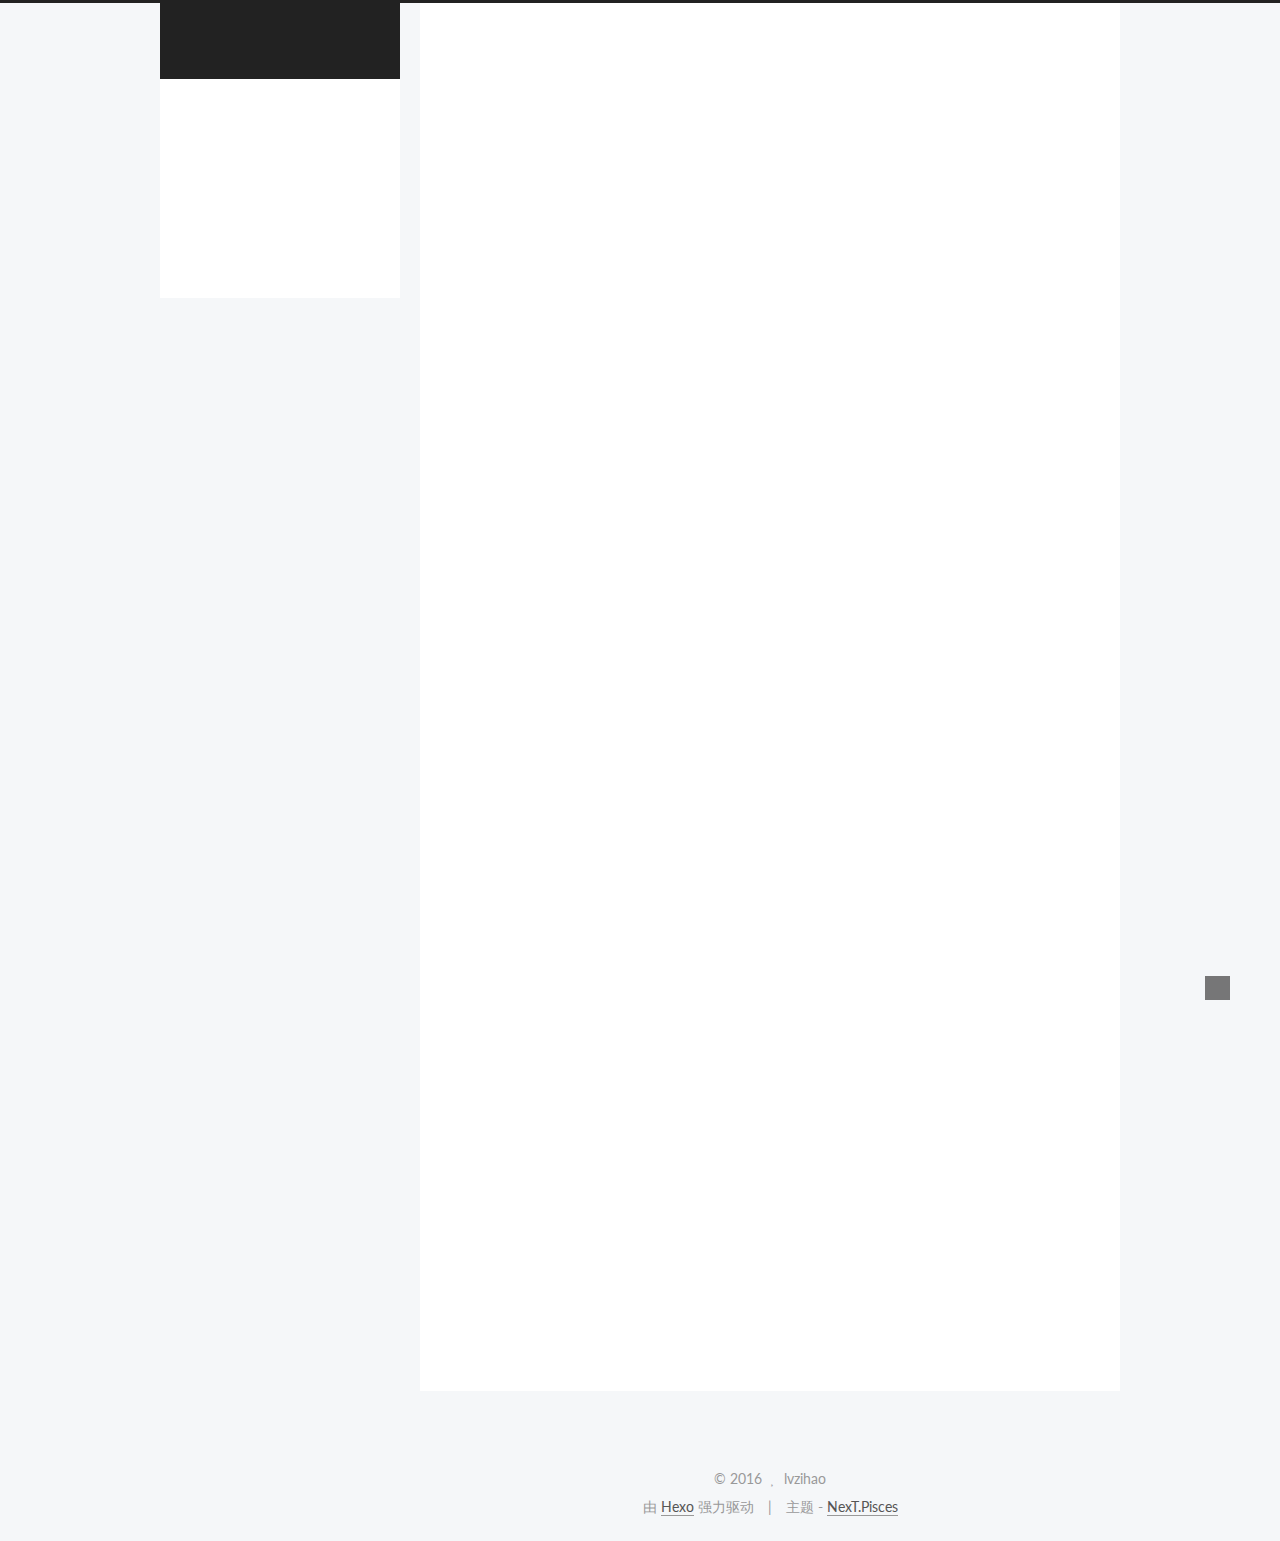
==== commit 6617d63b: "Site updated: 2016-06-02 15:52:24" ====
--- a/index.html
+++ b/index.html
@@ -5,7 +5,7 @@
   
 
 
-<html class="theme-next muse use-motion">
+<html class="theme-next pisces use-motion">
 <head>
   <meta charset="UTF-8"/>
 <meta http-equiv="X-UA-Compatible" content="IE=edge,chrome=1" />
@@ -99,13 +99,13 @@
 <script type="text/javascript" id="hexo.configuration">
   var NexT = window.NexT || {};
   var CONFIG = {
-    scheme: 'Muse',
+    scheme: 'Pisces',
     sidebar: {"position":"left","display":"post"},
     fancybox: true,
     motion: true,
     duoshuo: {
       userId: 0,
-      author: 'Author'
+      author: '博主'
     }
   };
 </script>
@@ -113,7 +113,7 @@
   <title> hexo </title>
 </head>
 
-<body itemscope itemtype="http://schema.org/WebPage" lang="">
+<body itemscope itemtype="http://schema.org/WebPage" lang="zh-Hans">
 
   
 
@@ -170,17 +170,37 @@
             
               <i class="menu-item-icon fa fa-fw fa-home"></i> <br />
             
-            Startseite
+            首页
           </a>
         </li>
       
         
+        <li class="menu-item menu-item-categories">
+          <a href="/archive" rel="section">
+            
+              <i class="menu-item-icon fa fa-fw fa-th"></i> <br />
+            
+            分类
+          </a>
+        </li>
+      
+        
+        <li class="menu-item menu-item-about">
+          <a href="/about" rel="section">
+            
+              <i class="menu-item-icon fa fa-fw fa-user"></i> <br />
+            
+            关于
+          </a>
+        </li>
+      
+        
         <li class="menu-item menu-item-archives">
           <a href="/archives" rel="section">
             
               <i class="menu-item-icon fa fa-fw fa-archive"></i> <br />
             
-            Archiv
+            归档
           </a>
         </li>
       
@@ -190,7 +210,7 @@
             
               <i class="menu-item-icon fa fa-fw fa-tags"></i> <br />
             
-            Tags
+            标签
           </a>
         </li>
       
@@ -246,7 +266,7 @@
             <span class="post-meta-item-icon">
               <i class="fa fa-calendar-o"></i>
             </span>
-            <span class="post-meta-item-text">Veröffentlicht am</span>
+            <span class="post-meta-item-text">发表于</span>
             <time itemprop="dateCreated" datetime="2016-06-02T10:59:16+08:00" content="2016-06-02">
               2016-06-02
             </time>
@@ -348,7 +368,7 @@
             <span class="post-meta-item-icon">
               <i class="fa fa-calendar-o"></i>
             </span>
-            <span class="post-meta-item-text">Veröffentlicht am</span>
+            <span class="post-meta-item-text">发表于</span>
             <time itemprop="dateCreated" datetime="2016-06-01T19:09:42+08:00" content="2016-06-01">
               2016-06-01
             </time>
@@ -449,7 +469,7 @@
           <div class="site-state-item site-state-posts">
             <a href="/archives">
               <span class="site-state-item-count">2</span>
-              <span class="site-state-item-name">Artikel</span>
+              <span class="site-state-item-name">日志</span>
             </a>
           </div>
 
@@ -496,13 +516,13 @@
 </div>
 
 <div class="powered-by">
-  Erstellt mit  <a class="theme-link" href="http://hexo.io">Hexo</a>
+  由 <a class="theme-link" href="http://hexo.io">Hexo</a> 强力驱动
 </div>
 
 <div class="theme-info">
-  Theme -
+  主题 -
   <a class="theme-link" href="https://github.com/iissnan/hexo-theme-next">
-    NexT.Muse
+    NexT.Pisces
   </a>
 </div>
 
@@ -568,6 +588,13 @@
   
   
 
+
+  <script type="text/javascript" src="/js/src/affix.js?v=5.0.1"></script>
+
+  <script type="text/javascript" src="/js/src/schemes/pisces.js?v=5.0.1"></script>
+
+
+
   
 
   
--- a/css/main.css
+++ b/css/main.css
@@ -728,7 +728,7 @@
   font-size: 14px;
   color: #fff;
   background: #222;
-  border: 2px solid #222;
+  border: 2px solid #555;
   text-decoration: none;
   border-radius: 0;
   transition-property: background-color;
@@ -739,8 +739,8 @@
 .btn:hover,
 .post-more-link .btn:hover {
   border-color: #222;
-  color: #222;
-  background: #fff;
+  color: #fff;
+  background: #222;
 }
 .btn-bar {
   display: block;
@@ -845,7 +845,7 @@
   width: 25px;
   background: #222;
   font-size: 12px;
-  opacity: 1;
+  opacity: 0.6;
   color: #fff;
   cursor: pointer;
   text-align: center;
@@ -866,7 +866,7 @@
   }
 }
 .back-to-top.back-to-top-on {
-  bottom: 19px;
+  bottom: 40px;
 }
 .header {
   background: #fff;
@@ -915,7 +915,7 @@
 .site-subtitle {
   margin-top: 10px;
   font-size: 13px;
-  color: #999;
+  color: #ddd;
 }
 .use-motion .brand {
   opacity: 0;
@@ -988,7 +988,8 @@
   transition-timing-function: ease-in-out;
   transition-delay: 0s;
 }
-.menu .menu-item a:hover {
+.menu .menu-item a:hover,
+.menu-item-active a {
   border-bottom-color: #222;
 }
 .menu .menu-item .fa {
@@ -1216,7 +1217,7 @@
   font-size: 26px;
   text-align: center;
   word-break: break-word;
-  font-weight: 400;
+  font-weight: 300;
 }
 @media (max-width: 767px) {
   .posts-expand .post-title {
@@ -1308,10 +1309,10 @@
   margin-top: 50px;
 }
 .post-more-link .btn {
-  color: #fff;
+  color: #555;
   font-size: 14px;
-  background: #222;
-  border-radius: 0;
+  background: #fff;
+  border-radius: 2px;
   line-height: 2;
 }
 .posts-expand .post-tags {
@@ -1464,20 +1465,20 @@
   display: block;
   margin: 0 auto;
   padding: 2px;
-  max-width: 96px;
+  max-width: 120px;
   height: auto;
-  border: 2px solid #333;
+  border: 1px solid #eee;
 }
 .site-author-name {
-  margin: 5px 0 0;
+  margin: 0;
   text-align: center;
-  color: #f5f5f5;
-  font-weight: normal;
+  color: #222;
+  font-weight: 600;
 }
 .site-description {
-  margin-top: 5px;
+  margin-top: 0;
   text-align: center;
-  font-size: 14px;
+  font-size: 13px;
   color: #999;
 }
 .site-state {
@@ -1489,7 +1490,7 @@
 .site-state-item {
   display: inline-block;
   padding: 0 15px;
-  border-left: 1px solid #333;
+  border-left: 1px solid #eee;
 }
 .site-state-item:first-child {
   border-left: none;
@@ -1502,11 +1503,11 @@
   text-align: center;
   color: inherit;
   font-weight: 600;
-  font-size: 18px;
+  font-size: 16px;
 }
 .site-state-item-name {
   font-size: 13px;
-  color: inherit;
+  color: #999;
 }
 .feed-link {
   margin-top: 20px;
@@ -1548,7 +1549,7 @@
   width: 4px;
   height: 4px;
   border-radius: 50%;
-  background: #d905a7;
+  background: #2b6b61;
 }
 .links-of-blogroll {
   font-size: 13px;
@@ -1577,7 +1578,7 @@
   color: #555;
 }
 .sidebar-nav li:hover {
-  color: #f5f5f5;
+  color: #fc6423;
 }
 .page-post-detail .sidebar-nav-toc {
   padding: 0 5px;
@@ -1586,11 +1587,11 @@
   margin-left: 10px;
 }
 .sidebar-nav .sidebar-nav-active {
-  color: #87daff;
-  border-bottom-color: #87daff;
+  color: #fc6423;
+  border-bottom-color: #fc6423;
 }
 .sidebar-nav .sidebar-nav-active:hover {
-  color: #87daff;
+  color: #fc6423;
 }
 .sidebar-panel {
   display: none;
@@ -1623,12 +1624,12 @@
   transition-timing-function: ease-in-out;
   transition-delay: 0s;
   transition-property: all;
-  color: #999;
-  border-bottom-color: #555;
+  color: #666;
+  border-bottom-color: #ccc;
 }
 .post-toc ol a:hover {
-  color: #ccc;
-  border-bottom-color: #ccc;
+  color: #000;
+  border-bottom-color: #000;
 }
 .post-toc .nav-item {
   overflow: hidden;
@@ -1649,14 +1650,14 @@
   display: block;
 }
 .post-toc .nav .active > a {
-  color: #87daff;
-  border-bottom-color: #87daff;
+  color: #fc6423;
+  border-bottom-color: #fc6423;
 }
 .post-toc .nav .active-current > a {
-  color: #87daff;
+  color: #fc6423;
 }
 .post-toc .nav .active-current > a:hover {
-  color: #87daff;
+  color: #fc6423;
 }
 .footer {
   font-size: 14px;
@@ -2034,6 +2035,28 @@
   top: 42%;
   color: #ccc;
 }
+.busuanzi-count:before {
+  content: " ";
+  float: left;
+  width: 260px;
+  min-height: 25px;
+}
+@media (min-width: 768px) and (max-width: 991px) {
+  .busuanzi-count {
+    width: auto;
+  }
+  .busuanzi-count:before {
+    display: none;
+  }
+}
+@media (max-width: 767px) {
+  .busuanzi-count {
+    width: auto;
+  }
+  .busuanzi-count:before {
+    display: none;
+  }
+}
 .site-uv,
 .site-pv,
 .page-pv {
@@ -2105,78 +2128,395 @@
   padding-left: 10px;
 }
 .page-post-detail .sidebar-toggle-line {
-  background: #87daff;
+  background: #fc6423;
 }
 .page-post-detail .comments {
   overflow: hidden;
 }
-@media (max-width: 767px) {
-  .header-inner,
-  .container .main-inner,
+body {
+  background: #f5f7f9;
+}
+@media (min-width: 992px) {
+  .full-image.full-image.full-image {
+    max-width: none;
+    width: 118%;
+    margin: 0 -9%;
+  }
+}
+.header {
+  position: relative;
+  margin: 0 auto;
+  width: 960px;
+}
+@media (min-width: 768px) and (max-width: 991px) {
+  .header {
+    width: auto;
+  }
+}
+@media (max-width: 767px) {
+  .header {
+    width: auto;
+  }
+}
+.header-inner {
+  position: absolute;
+  top: 0;
+  overflow: hidden;
+  padding: 0;
+  width: 240px;
+  background: #fff;
+}
+@media (min-width: 1600px) {
+  .container .header-inner {
+    width: 240px;
+  }
+}
+@media (min-width: 768px) and (max-width: 991px) {
+  .header-inner {
+    position: relative;
+    width: auto;
+  }
+}
+@media (max-width: 767px) {
+  .header-inner {
+    position: relative;
+    width: auto;
+  }
+}
+.main:before,
+.main:after {
+  content: " ";
+  display: table;
+}
+.main:after {
+  clear: both;
+}
+@media (min-width: 768px) and (max-width: 991px) {
+  .main {
+    padding-bottom: 100px;
+  }
+}
+@media (max-width: 767px) {
+  .main {
+    padding-bottom: 100px;
+  }
+}
+.container .main-inner {
+  width: 960px;
+}
+@media (min-width: 768px) and (max-width: 991px) {
+  .container .main-inner {
+    width: auto;
+  }
+}
+@media (max-width: 767px) {
+  .container .main-inner {
+    width: auto;
+  }
+}
+.content-wrap {
+  float: right;
+  box-sizing: border-box;
+  padding: 40px;
+  width: 700px;
+  background: #fff;
+  min-height: 700px;
+}
+@media (min-width: 768px) and (max-width: 991px) {
+  .content-wrap {
+    width: 100%;
+    padding: 20px;
+  }
+}
+@media (max-width: 767px) {
+  .content-wrap {
+    width: 100%;
+    padding: 20px;
+    min-height: auto;
+  }
+}
+.sidebar {
+  position: static;
+  float: left;
+  margin-top: 300px;
+  width: 240px;
+  background: #fff;
+  box-shadow: none;
+}
+@media (min-width: 768px) and (max-width: 991px) {
+  .sidebar {
+    display: none;
+  }
+}
+@media (max-width: 767px) {
+  .sidebar {
+    display: none;
+  }
+}
+.sidebar-toggle {
+  display: none;
+}
+.footer-inner {
+  width: 960px;
+}
+.footer-inner:before {
+  content: " ";
+  float: left;
+  width: 260px;
+  min-height: 50px;
+}
+@media (min-width: 768px) and (max-width: 991px) {
   .footer-inner {
     width: auto;
   }
-}
-.custom-logo .site-meta-headline {
-  text-align: center;
-}
-.custom-logo .brand {
+  .footer-inner:before {
+    display: none;
+  }
+}
+@media (max-width: 767px) {
+  .footer-inner {
+    width: auto;
+  }
+  .footer-inner:before {
+    display: none;
+  }
+}
+.sidebar-position-right .header-inner {
+  right: 0;
+}
+.sidebar-position-right .content-wrap {
+  float: left;
+}
+.sidebar-position-right .sidebar {
+  float: right;
+}
+.sidebar-position-right .footer-inner:before {
+  float: right;
+}
+.site-meta {
+  padding: 20px 0;
+  color: #fff;
+  background: #222;
+}
+@media (min-width: 768px) and (max-width: 991px) {
+  .site-meta {
+    box-shadow: 0 0 16px rgba(0,0,0,0.5);
+  }
+}
+@media (max-width: 767px) {
+  .site-meta {
+    box-shadow: 0 0 16px rgba(0,0,0,0.5);
+  }
+}
+.brand {
+  display: block;
+  padding: 0;
   background: none;
 }
-.custom-logo .site-title {
-  margin: 10px auto 0;
-  font-size: 24px;
-  color: #222;
-}
-.custom-logo .site-title a {
-  border: none;
-}
-.custom-logo-image {
-  margin: 0 auto;
-  padding: 5px;
-  max-width: 150px;
-  background: #fff;
-}
-@media (max-width: 767px) {
-  .site-nav {
-    position: absolute;
-    left: 0;
-    top: 52px;
-    margin: 0;
-    width: 100%;
-    padding: 0;
-    background: #fff;
-    border-bottom: 1px solid #ddd;
-  }
-}
-@media (max-width: 767px) {
-  .menu {
-    text-align: left;
-  }
-}
-@media (max-width: 767px) {
-  .menu .menu-item {
-    display: block;
-    margin: 0 10px;
-    vertical-align: top;
-  }
-}
-@media (max-width: 767px) {
-  .menu .menu-item br {
-    display: none;
-  }
-}
-@media (max-width: 767px) {
-  .menu .menu-item a {
-    padding: 5px 10px;
-  }
-}
-.menu .menu-item .fa {
-  margin-right: 0;
+.brand:hover {
+  color: #fff;
+}
+.site-subtitle {
+  margin: 0;
 }
 .site-search form {
   display: none;
 }
+.site-nav {
+  border-top: none;
+}
+@media (min-width: 768px) and (max-width: 991px) {
+  .site-nav {
+    display: none !important;
+  }
+}
+@media (min-width: 768px) and (max-width: 991px) {
+  .site-nav-on {
+    display: block !important;
+  }
+}
+.menu .menu-item {
+  display: block;
+  margin: 0;
+  list-style: none;
+}
+.menu .menu-item a {
+  position: relative;
+  box-sizing: border-box;
+  padding: 5px 20px;
+  text-align: left;
+  line-height: inherit;
+  transition-property: background-color;
+  transition-duration: 0.2s;
+  transition-timing-function: ease-in-out;
+  transition-delay: 0s;
+}
+.menu .menu-item a:hover,
+.menu-item-active a {
+  background: #f9f9f9;
+  border-bottom-color: #fff;
+}
+.menu .menu-item br {
+  display: none;
+}
+.menu-item-active a:after {
+  content: " ";
+  position: absolute;
+  top: 50%;
+  margin-top: -3px;
+  right: 15px;
+  width: 6px;
+  height: 6px;
+  border-radius: 50%;
+  background-color: #bbb;
+}
+.btn-bar {
+  background-color: #fff;
+}
+.site-nav-toggle {
+  top: 20px;
+  left: 20px;
+}
+@media (min-width: 768px) and (max-width: 991px) {
+  .site-nav-toggle {
+    display: block;
+  }
+}
+.use-motion .sidebar .motion-element {
+  opacity: 1;
+}
+.sidebar {
+  display: none;
+  right: auto;
+  bottom: auto;
+  -webkit-transform: none;
+}
+.sidebar-inner {
+  box-sizing: border-box;
+  width: 240px;
+  color: #555;
+  background: #fff;
+}
+.sidebar-inner.affix {
+  position: fixed;
+  top: 0;
+}
+.site-overview {
+  margin: 0 2px;
+  text-align: left;
+}
+.site-author:before,
+.site-author:after {
+  content: " ";
+  display: table;
+}
+.site-author:after {
+  clear: both;
+}
+.sidebar a {
+  color: #555;
+}
+.sidebar a:hover {
+  color: #222;
+}
+.links-of-author-item a:before {
+  display: none;
+}
+.links-of-author-item a {
+  border-bottom: none;
+  text-decoration: underline;
+}
+.feed-link {
+  border-top: 1px dotted #ccc;
+  border-bottom: 1px dotted #ccc;
+  text-align: center;
+}
+.feed-link a {
+  display: block;
+  color: #fc6423;
+  border: none;
+}
+.feed-link a:hover {
+  background: none;
+  color: #e34603;
+}
+.feed-link a:hover i {
+  color: #e34603;
+}
+.links-of-author:before,
+.links-of-author:after {
+  content: " ";
+  display: table;
+}
+.links-of-author:after {
+  clear: both;
+}
+.links-of-author-item {
+  float: left;
+  margin: 5px 0 0;
+  width: 50%;
+}
+.links-of-author-item a {
+  box-sizing: border-box;
+  display: inline-block;
+  margin-right: 0;
+  margin-bottom: 0;
+  padding: 0 5px;
+  overflow: hidden;
+  white-space: nowrap;
+  text-overflow: ellipsis;
+}
+.links-of-author-item a {
+  display: block;
+  text-decoration: none;
+}
+.links-of-author-item a:hover {
+  border-radius: 4px;
+  background: #eee;
+}
+.links-of-author-item .fa {
+  margin-right: 2px;
+  font-size: 16px;
+}
+.links-of-author-item .fa-globe {
+  font-size: 15px;
+}
+.links-of-blogroll {
+  margin-top: 20px;
+  padding: 3px 0 0;
+  border-top: 1px dotted #ccc;
+}
+.links-of-blogroll-title {
+  margin-top: 0;
+}
+.links-of-blogroll-item {
+  padding: 0;
+}
+.links-of-blogroll-inline:before,
+.links-of-blogroll-inline:after {
+  content: " ";
+  display: table;
+}
+.links-of-blogroll-inline:after {
+  clear: both;
+}
 .links-of-blogroll-inline .links-of-blogroll-item {
-  display: inline-block;
-}
+  float: left;
+  margin: 5px 0 0;
+  width: 50%;
+}
+.links-of-blogroll-inline .links-of-blogroll-item a {
+  box-sizing: border-box;
+  display: inline-block;
+  margin-right: 0;
+  margin-bottom: 0;
+  padding: 0 5px;
+  overflow: hidden;
+  white-space: nowrap;
+  text-overflow: ellipsis;
+}
+@media (max-width: 767px) {
+  .post-body {
+    text-align: justify;
+  }
+}
